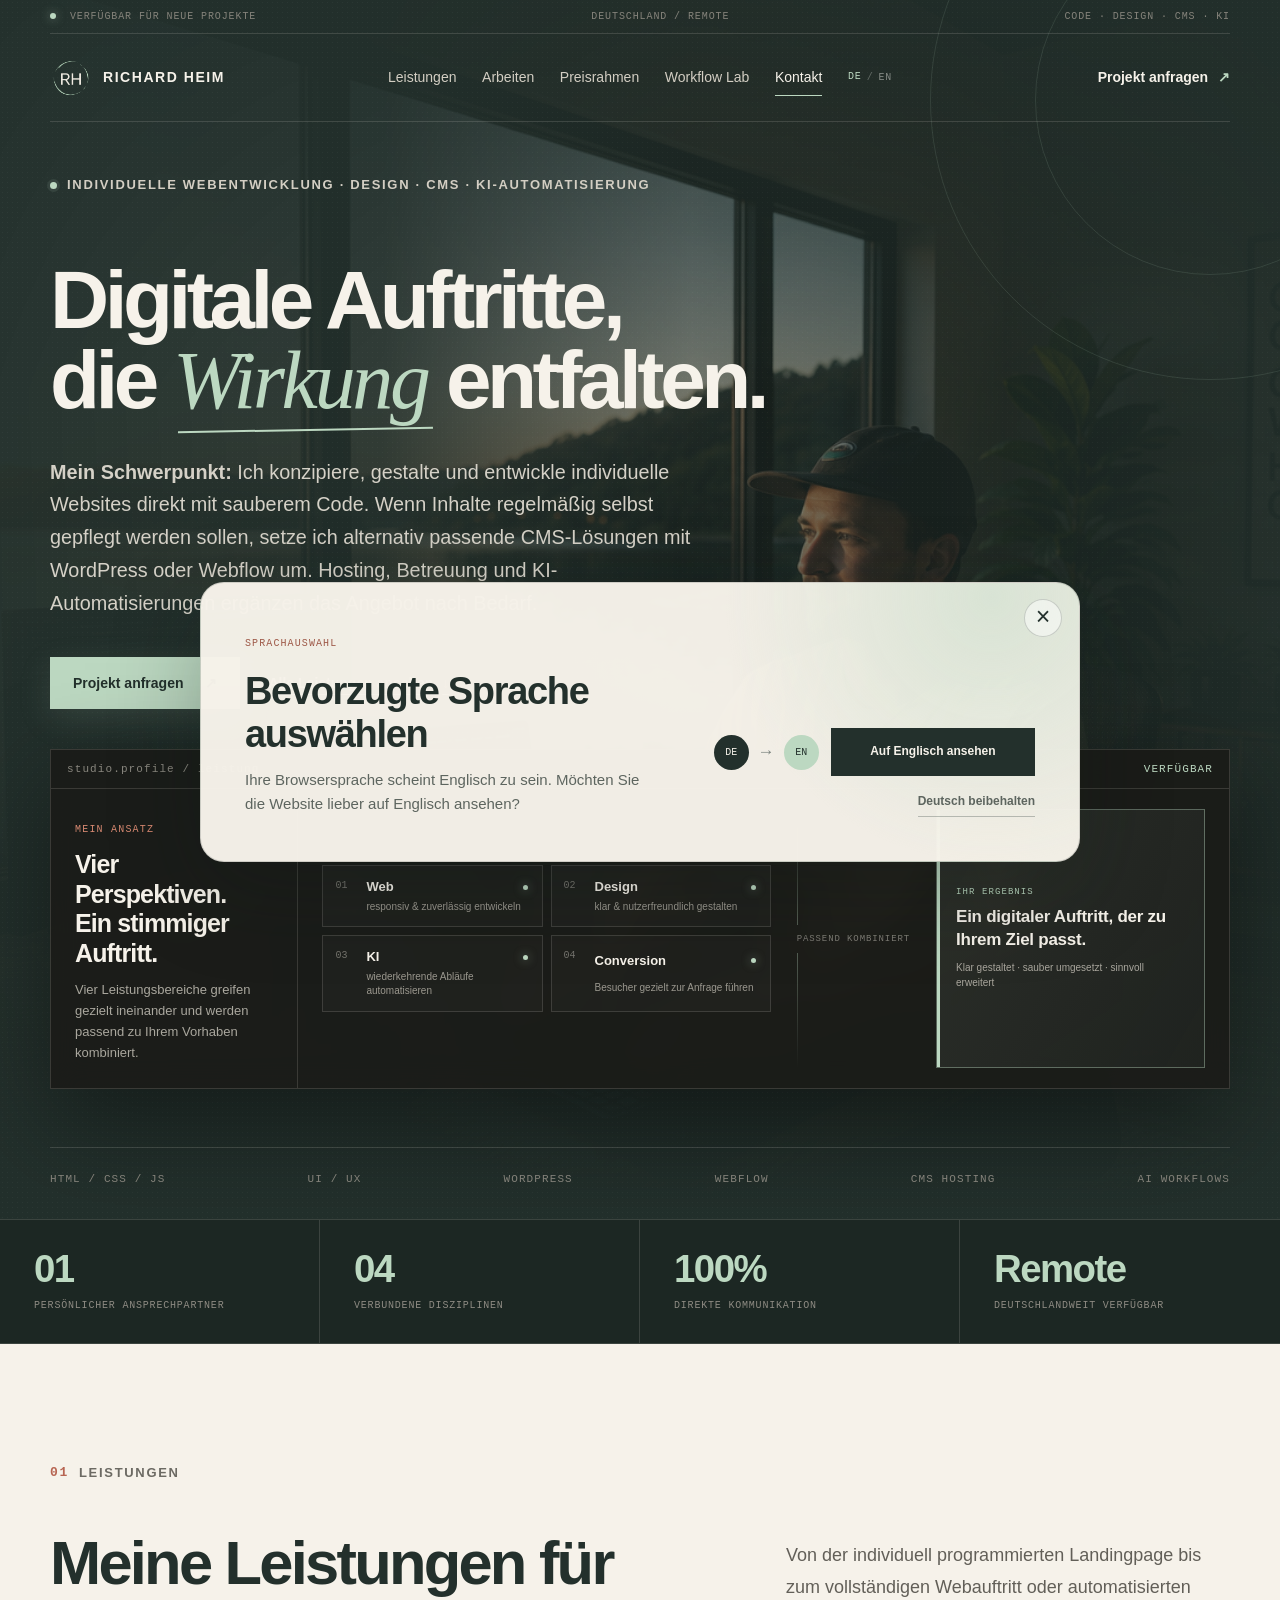
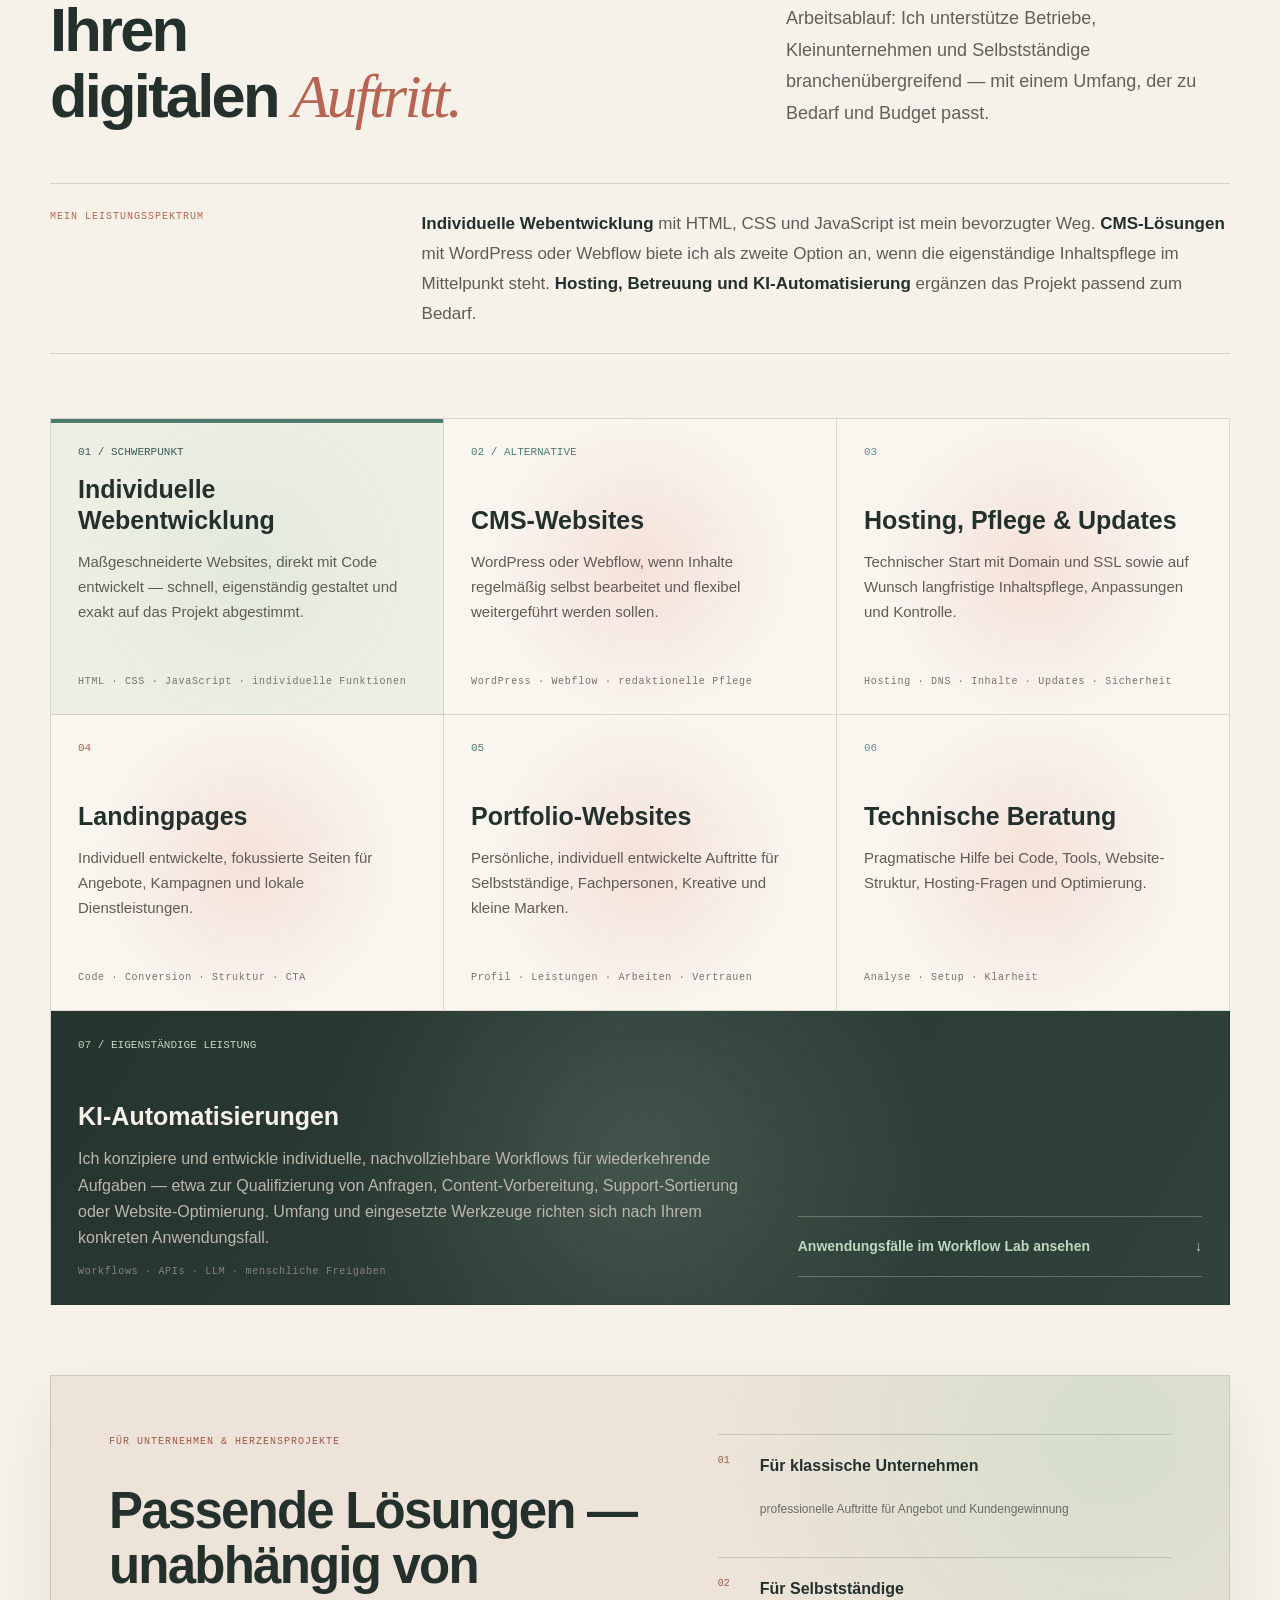
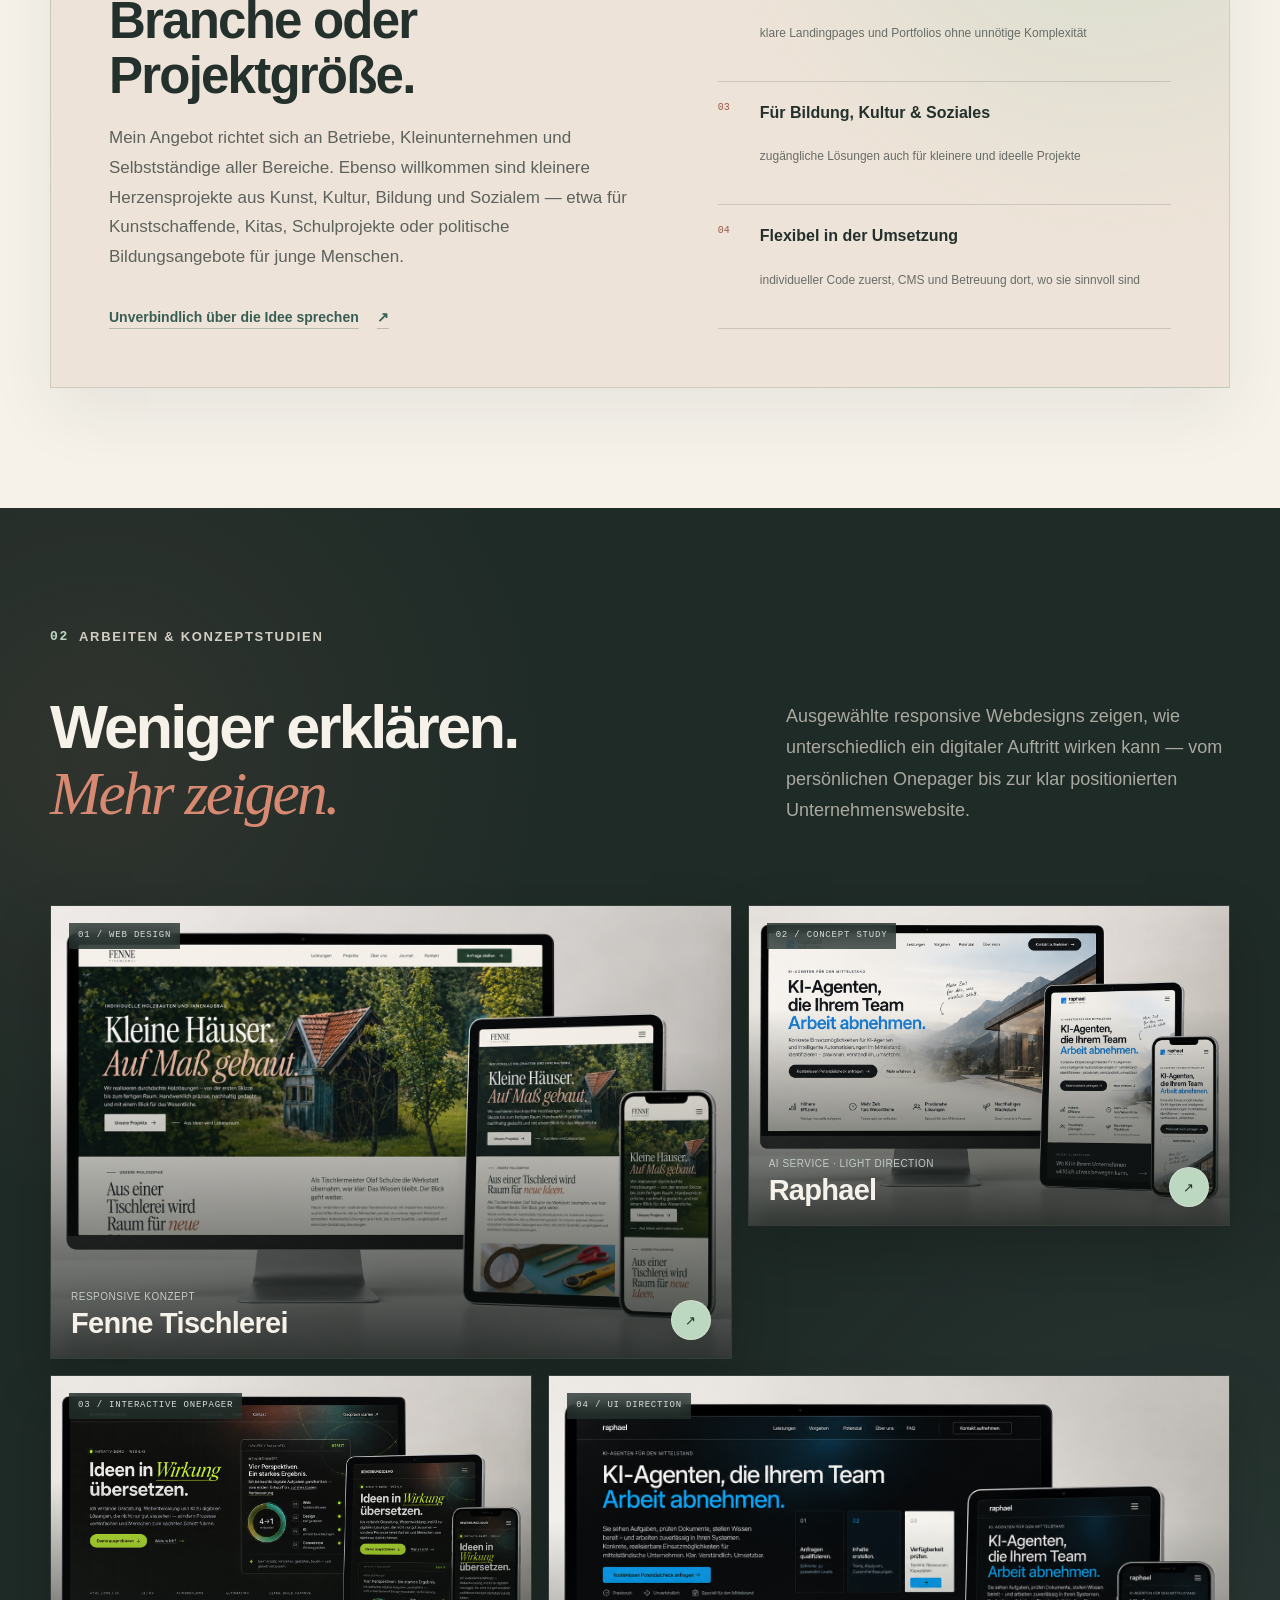
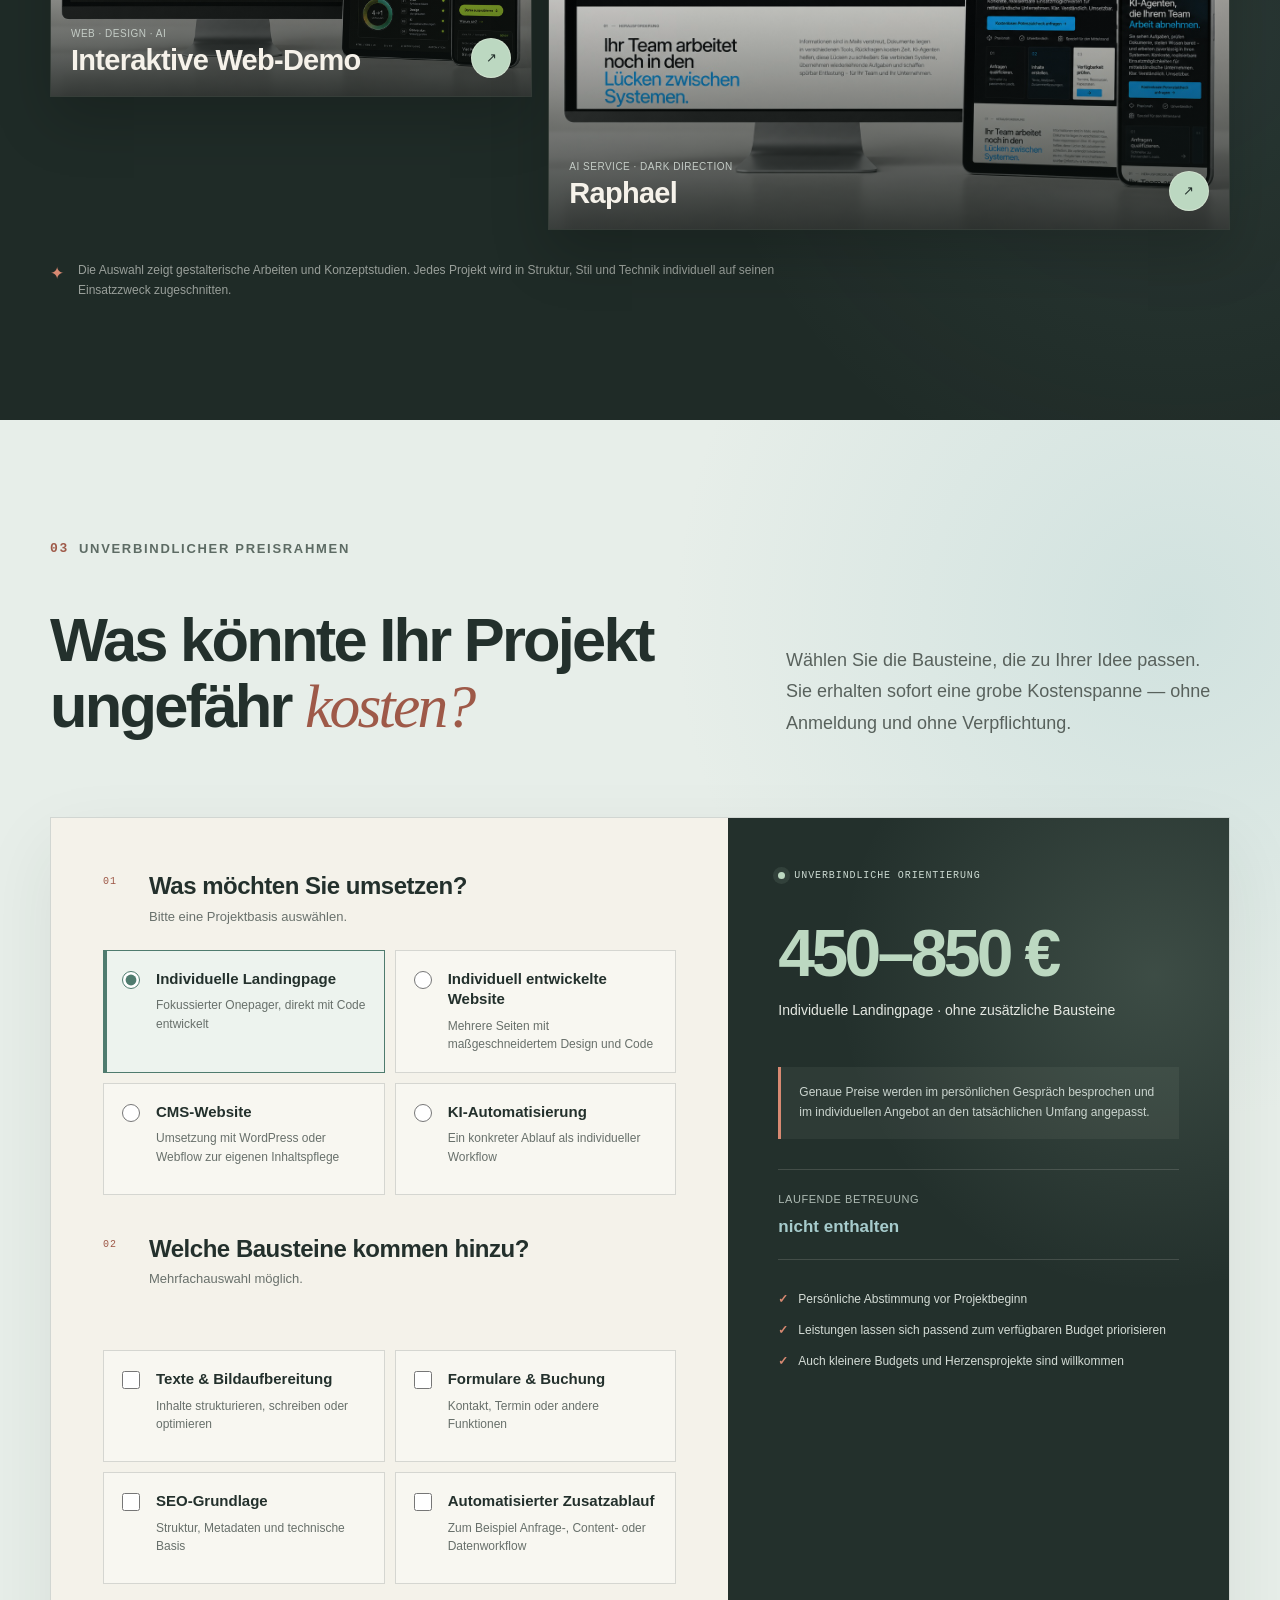
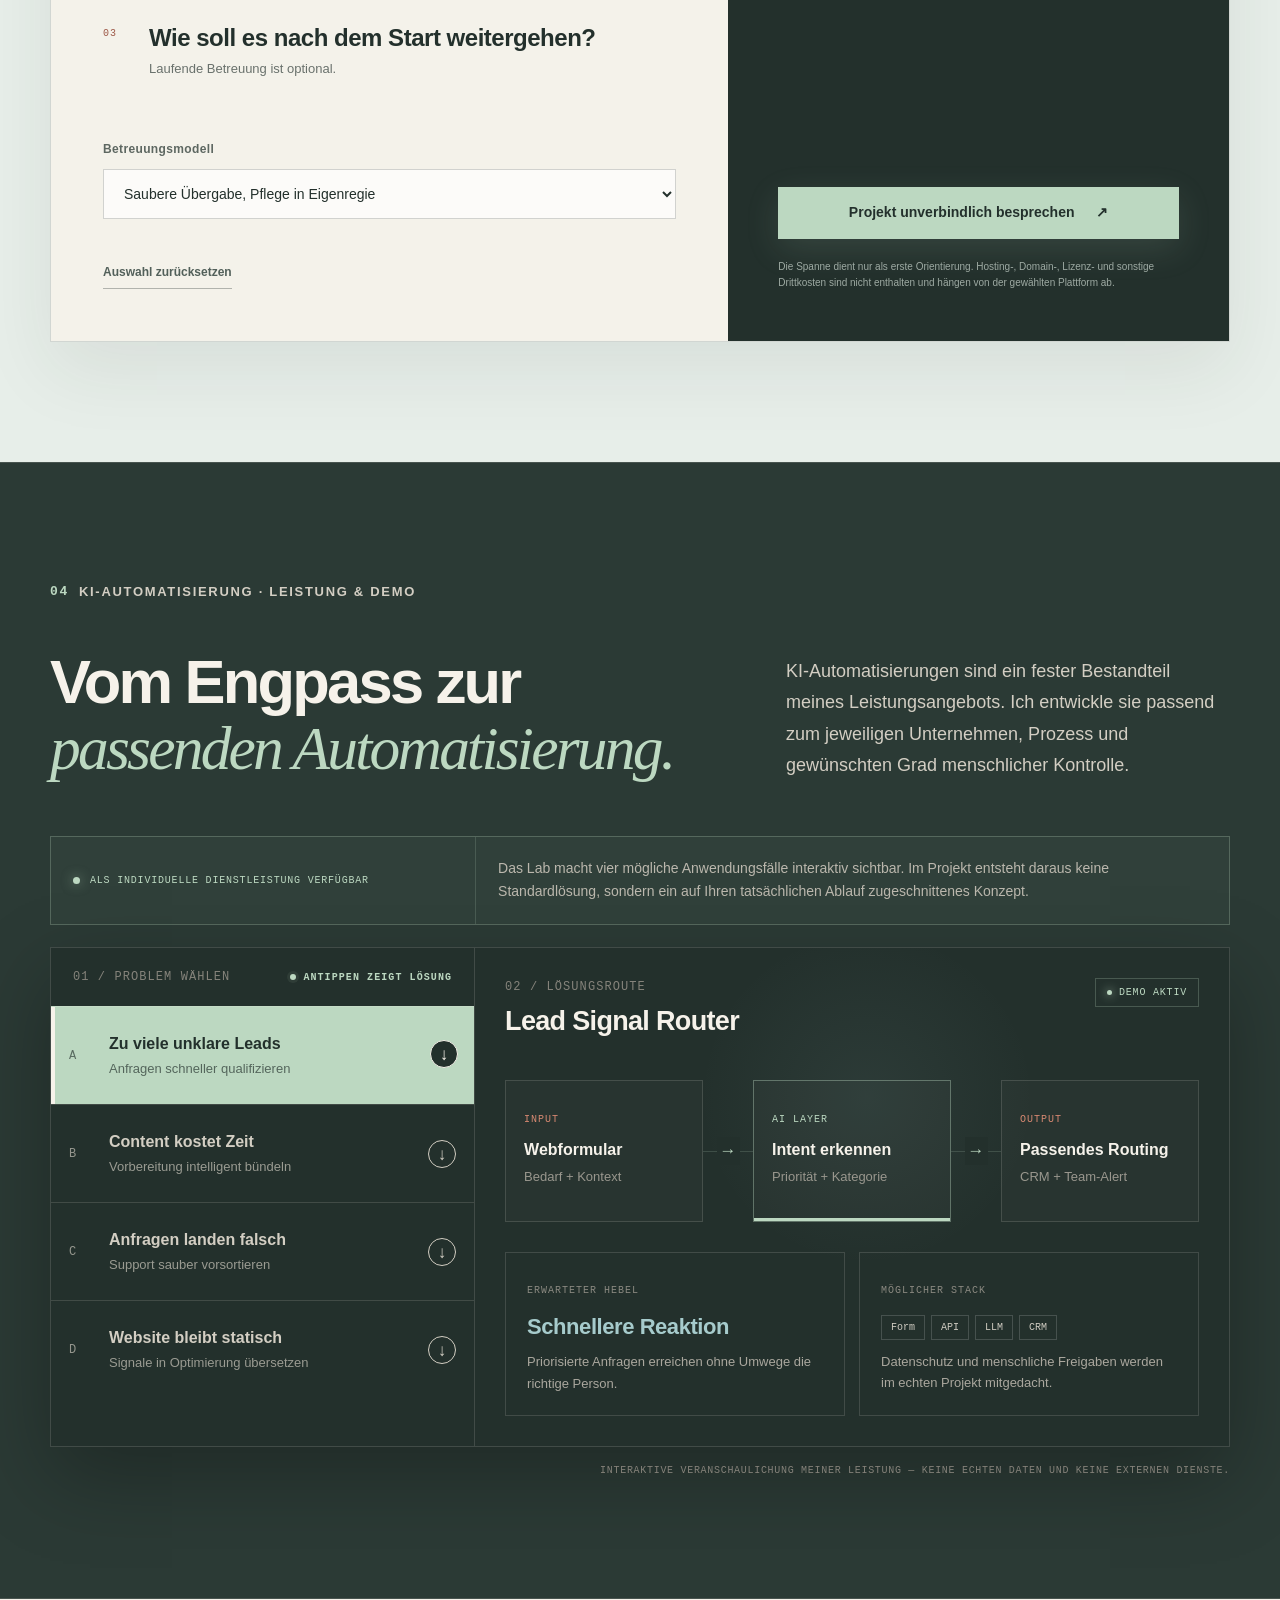
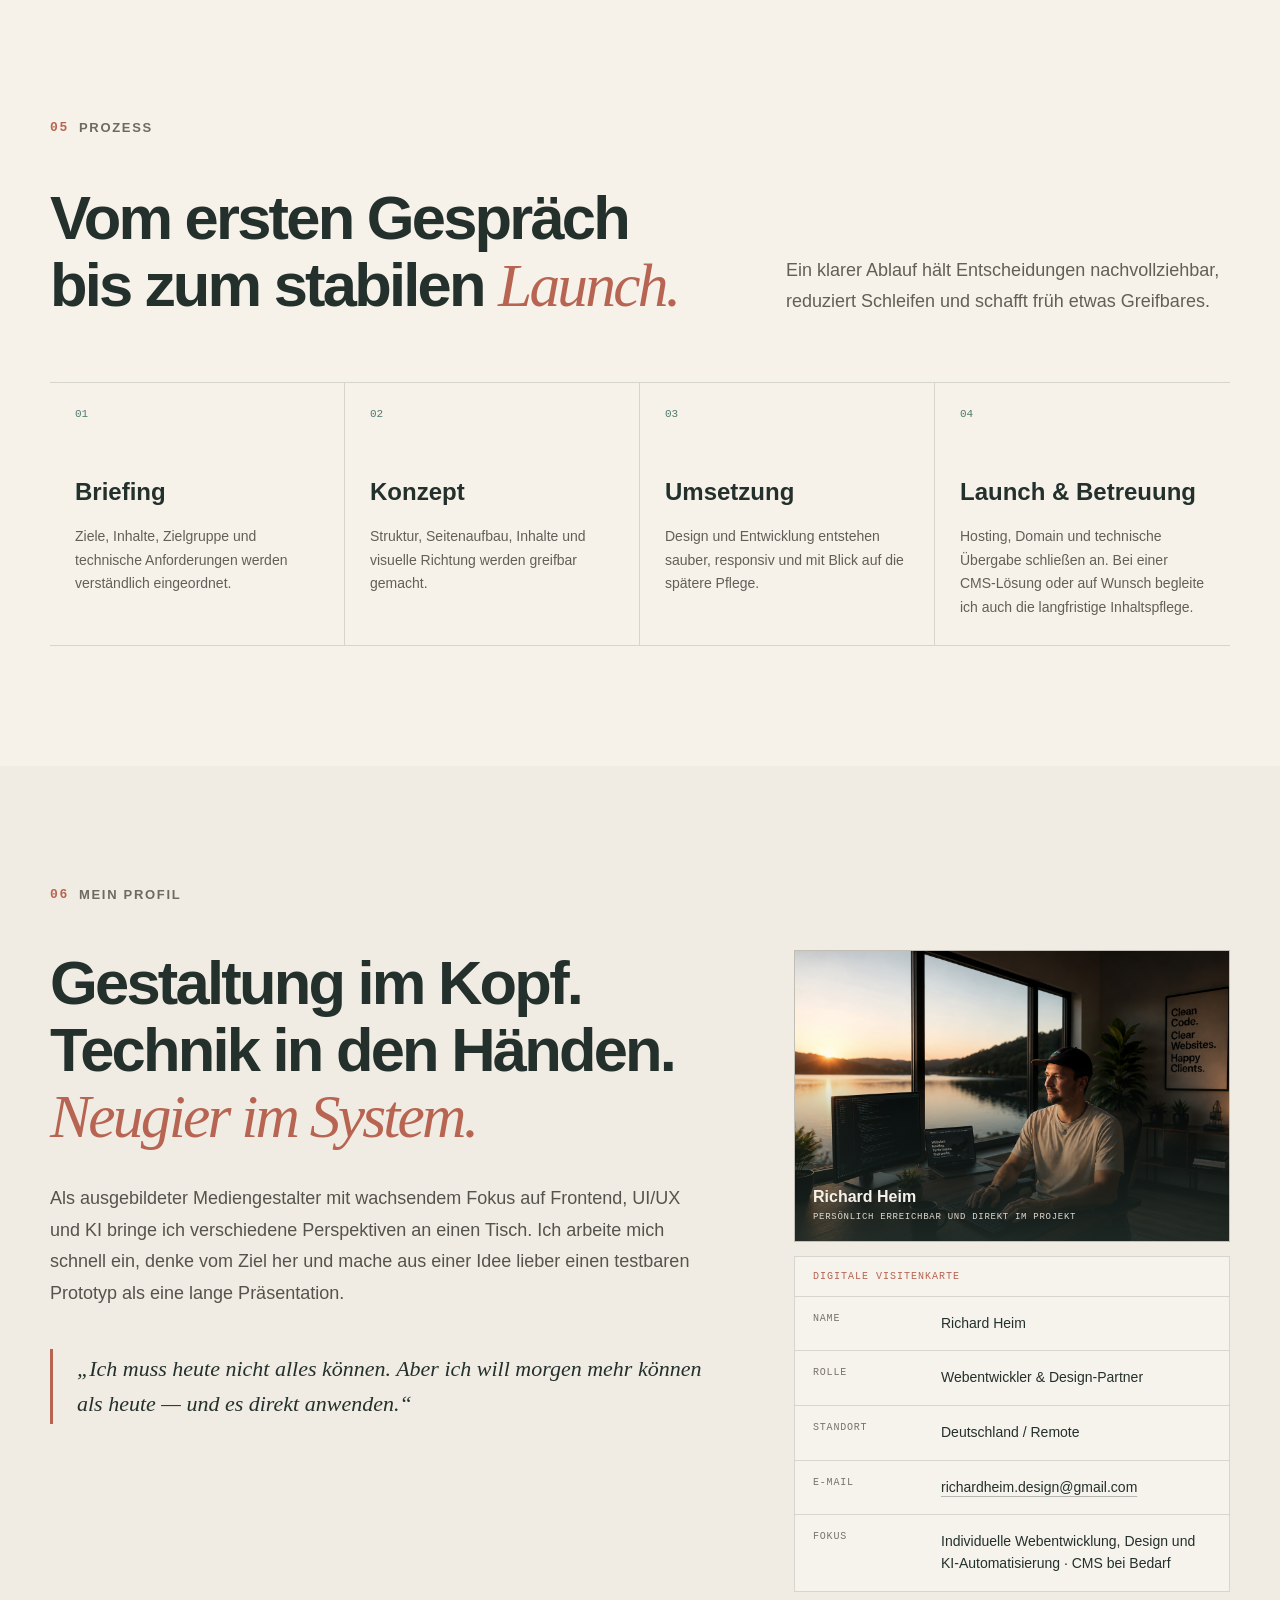
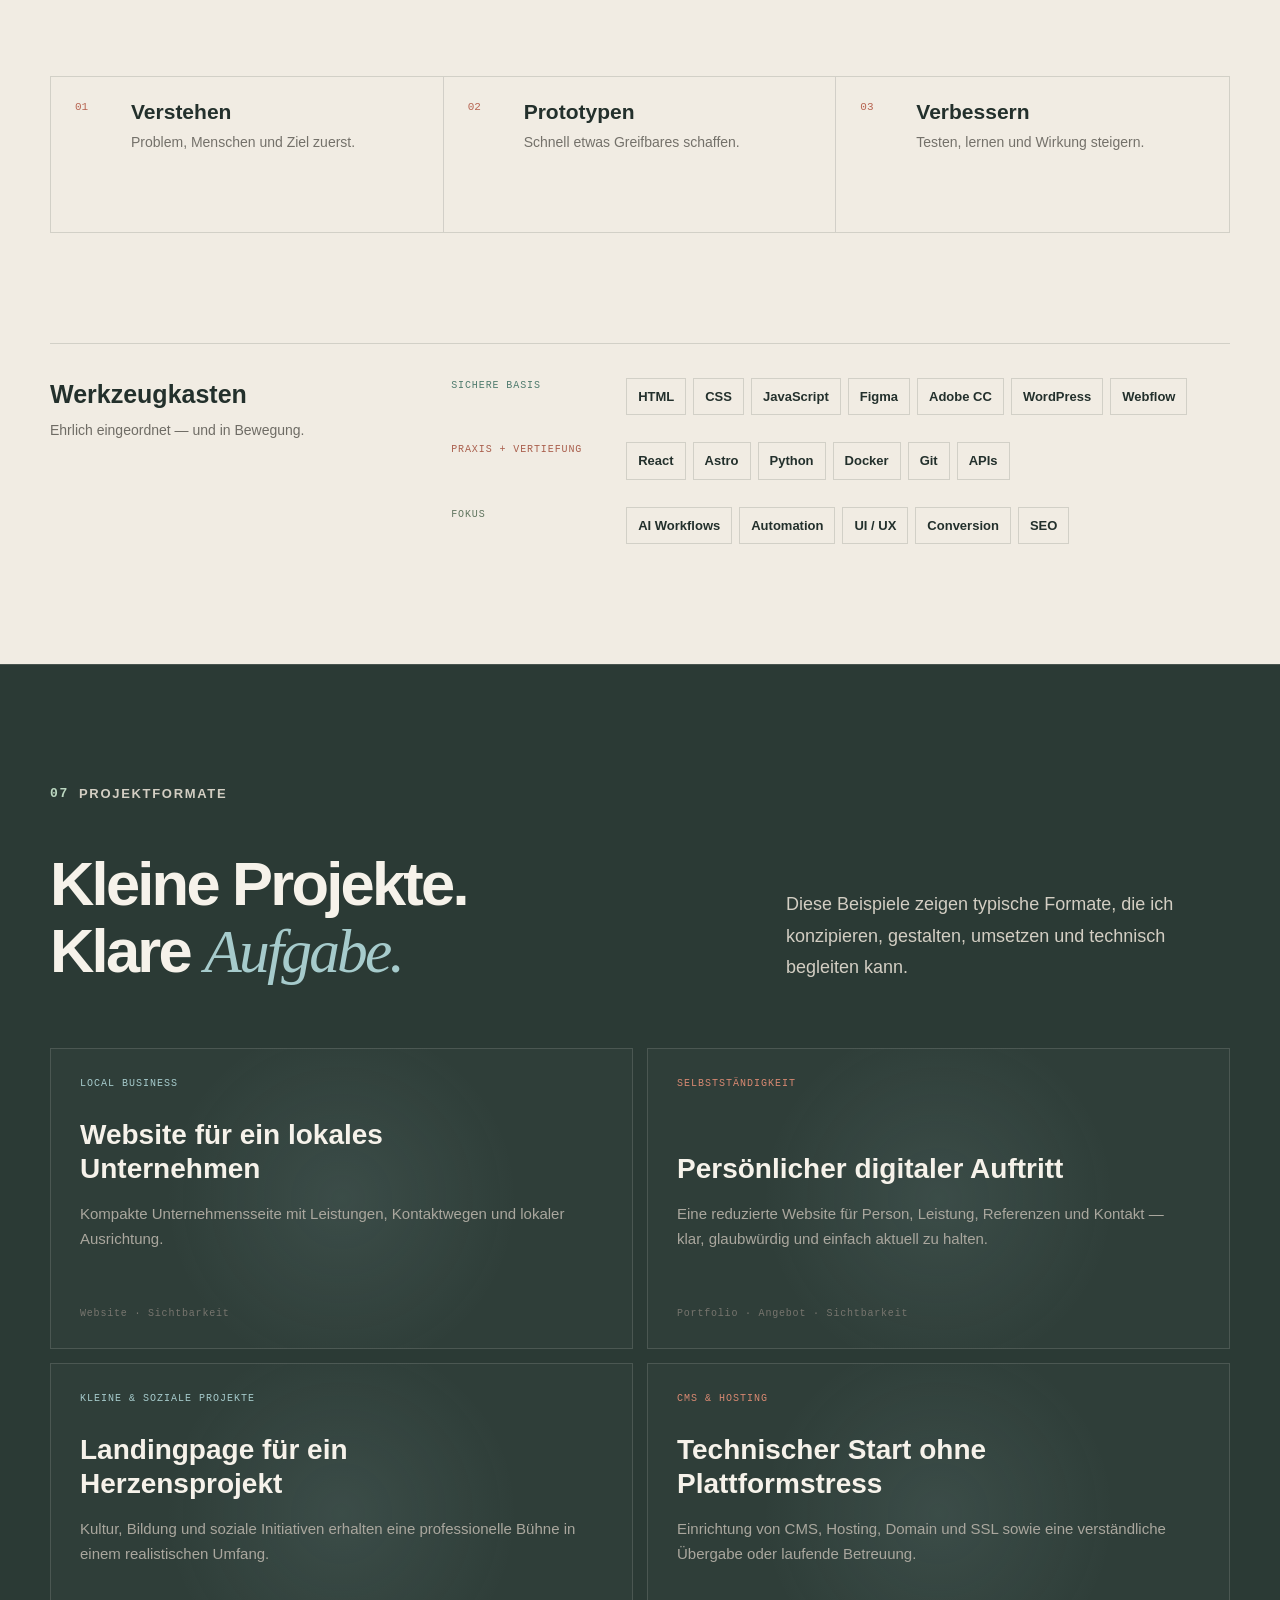
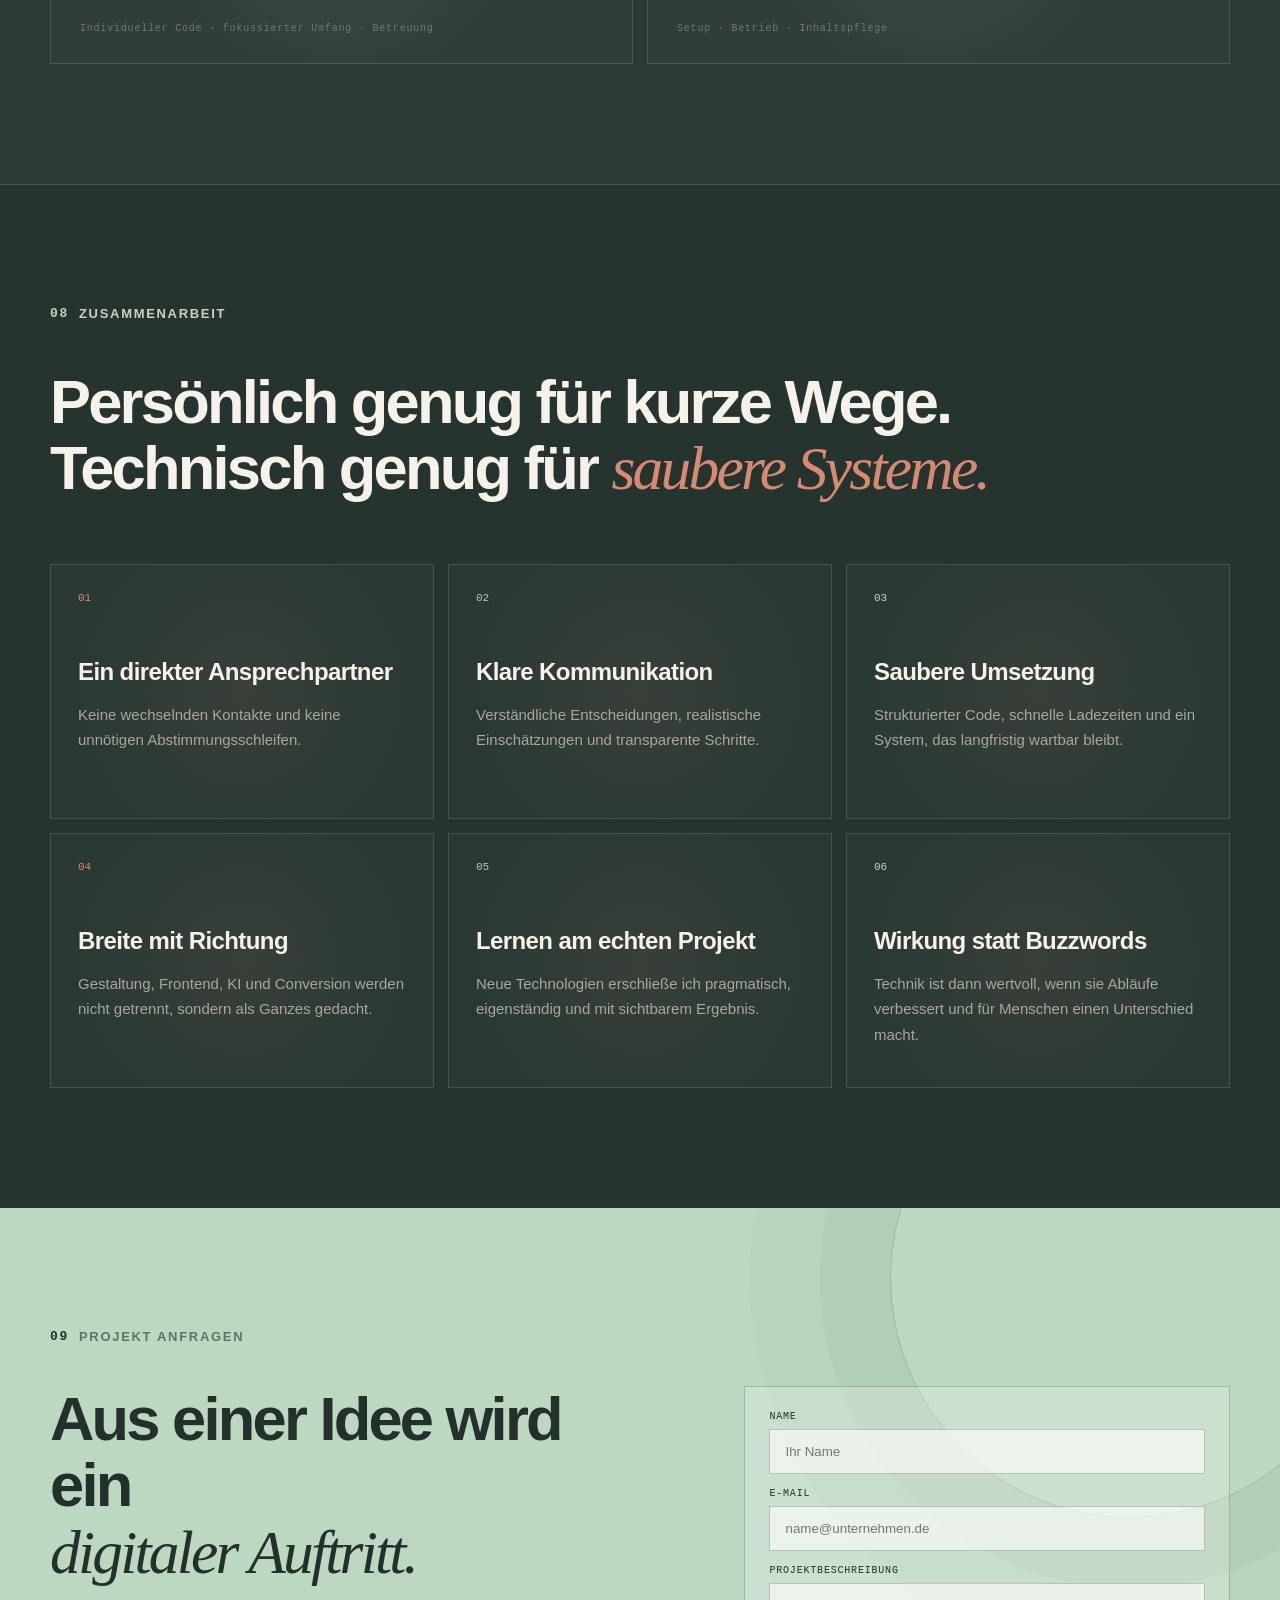
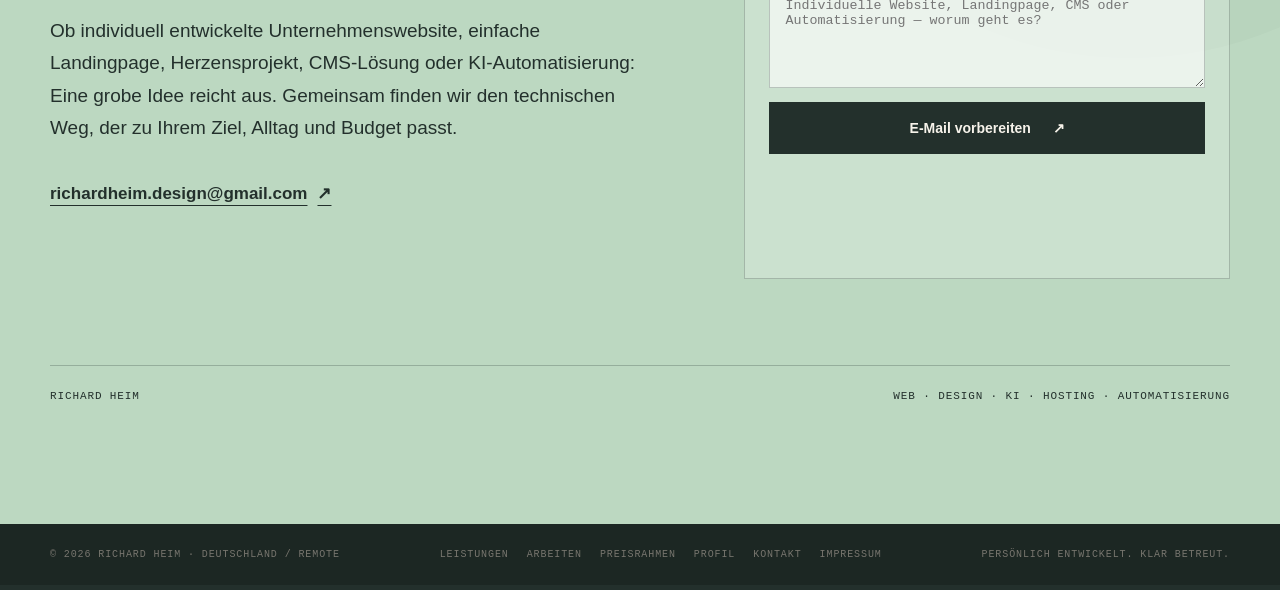
==== index.html @ d551db8e "added files in correct structure" ====
<!doctype html>
<html lang="de">
  <head>
    <meta charset="utf-8">
    <meta name="viewport" content="width=device-width, initial-scale=1">
    <meta name="description" content="Richard Heim entwickelt individuelle Websites mit sauberem Code sowie passende CMS-Lösungen und smarte digitale Abläufe.">
    <meta name="theme-color" content="#11110f">
    <title>Richard Heim — Webdesign, Entwicklung &amp; smarte Workflows</title>
    <link rel="icon" href="favicon.ico" sizes="any">
    <link rel="icon" type="image/png" sizes="64x64" href="assets/favicon-64.png">
    <link rel="apple-touch-icon" sizes="180x180" href="assets/apple-touch-icon.png">
    <link rel="stylesheet" href="assets/styles.css?v=20260914">
    <script src="assets/i18n.js?v=20260914" defer></script>
    <script src="assets/app.js" defer></script>
  </head>
  <body>
    <a class="skip-link" href="#main">Zum Inhalt springen</a>
    <div class="scroll-progress" aria-hidden="true"></div>
    <div class="cursor-light" aria-hidden="true"></div>

    <div class="meta-bar" aria-label="Kurzinformationen">
      <span><i aria-hidden="true"></i> Verfügbar für neue Projekte</span>
      <span>Deutschland / Remote</span>
      <span>Code · Design · CMS · KI</span>
    </div>

    <header class="site-header" aria-label="Hauptnavigation">
      <a class="brand" href="#top" aria-label="Zur Startseite"><img class="brand-mark" src="assets/richard-heim-logo.png" width="42" height="42" alt=""><span class="brand-copy">Richard Heim</span></a>
      <nav class="nav-links" id="site-navigation" aria-label="Seitenbereiche">
        <a href="#leistungen">Leistungen</a>
        <a href="#arbeiten">Arbeiten</a>
        <a href="#preis">Preisrahmen</a>
        <a href="#lab">Workflow Lab</a>
        <a href="#kontakt">Kontakt</a>
        <button class="language-switch" type="button" data-language-switch aria-label="Website auf Englisch anzeigen"><span data-lang-code="de">DE</span><i aria-hidden="true">/</i><span data-lang-code="en">EN</span></button>
      </nav>
      <a class="mini-cta" href="#kontakt">Projekt anfragen <span aria-hidden="true">↗</span></a>
      <button class="menu-toggle" type="button" aria-expanded="false" aria-controls="site-navigation" aria-label="Menü öffnen"><span></span><span></span></button>
    </header>

    <main id="main">
      <section class="hero" id="top" aria-labelledby="hero-title">
        <div class="hero-noise" aria-hidden="true"></div>
        <div class="hero-background" aria-hidden="true"><img src="assets/richard-heim-hero.png" alt=""></div>
        <div class="hero-orbit orbit-one" aria-hidden="true"></div>
        <div class="hero-orbit orbit-two" aria-hidden="true"></div>

        <div class="eyebrow reveal"><span class="pulse-dot" aria-hidden="true"></span>Individuelle Webentwicklung · Design · CMS · KI-Automatisierung</div>

        <div class="hero-grid">
          <div class="hero-copy">
            <h1 id="hero-title" class="reveal">Digitale Auftritte,<br>die <span class="accent-word">Wirkung</span> entfalten.</h1>
            <p class="hero-lead reveal"><strong>Mein Schwerpunkt:</strong> Ich konzipiere, gestalte und entwickle individuelle Websites direkt mit sauberem Code. Wenn Inhalte regelmäßig selbst gepflegt werden sollen, setze ich alternativ passende CMS-Lösungen mit WordPress oder Webflow um. Hosting, Betreuung und KI-Automatisierungen ergänzen das Angebot nach Bedarf.</p>
            <div class="hero-actions reveal">
              <a class="button button-primary" href="#kontakt">Projekt anfragen <span aria-hidden="true">↗</span></a>
              <a class="text-link" href="#leistungen">Alle Leistungen ansehen <span aria-hidden="true">↓</span></a>
            </div>
          </div>

          <figure class="hero-portrait reveal">
            <img src="assets/richard-heim-hero.png" alt="Richard Heim an seinem Arbeitsplatz mit Blick auf einen See">
            <figcaption><strong>Richard Heim</strong><span>Ihr direkter Ansprechpartner</span></figcaption>
          </figure>

          <aside class="hero-console reveal" aria-label="Leistungsprofil von Richard Heim">
            <div class="console-topbar"><span>studio.profile / leistung</span><span class="console-status">VERFÜGBAR</span></div>
            <div class="console-intro">
              <span>MEIN ANSATZ</span>
              <h2>Vier Perspektiven.<br>Ein stimmiger Auftritt.</h2>
              <p>Vier Leistungsbereiche greifen gezielt ineinander und werden passend zu Ihrem Vorhaben kombiniert.</p>
            </div>
            <div class="console-body">
              <div class="signal-list" aria-label="Vier Leistungsbereiche">
                <div><span>01</span><strong>Web</strong><small>responsiv &amp; zuverlässig entwickeln</small><i></i></div>
                <div><span>02</span><strong>Design</strong><small>klar &amp; nutzerfreundlich gestalten</small><i></i></div>
                <div><span>03</span><strong>KI</strong><small>wiederkehrende Abläufe automatisieren</small><i></i></div>
                <div><span>04</span><strong>Conversion</strong><small>Besucher gezielt zur Anfrage führen</small><i></i></div>
              </div>
              <div class="console-merge" aria-hidden="true">
                <i></i><span>passend kombiniert</span><i></i>
              </div>
              <div class="console-result">
                <span>IHR ERGEBNIS</span>
                <strong>Ein digitaler Auftritt, der zu Ihrem Ziel passt.</strong>
                <small>Klar gestaltet · sauber umgesetzt · sinnvoll erweitert</small>
              </div>
            </div>
            <div class="console-note"><span aria-hidden="true">✦</span>Sie wählen nicht vier Einzelpakete: Ich kombiniere genau die Bausteine, die Ihr Projekt wirklich braucht.</div>
          </aside>
        </div>

        <div class="hero-footer reveal" aria-label="Schwerpunkte">
          <span>HTML / CSS / JS</span><span>UI / UX</span><span>WORDPRESS</span><span>WEBFLOW</span><span>CMS HOSTING</span><span>AI WORKFLOWS</span>
        </div>
      </section>

      <section class="proof-strip" aria-label="Vorteile der Zusammenarbeit">
        <article><strong>01</strong><span>persönlicher Ansprechpartner</span></article>
        <article><strong>04</strong><span>verbundene Disziplinen</span></article>
        <article><strong>100%</strong><span>direkte Kommunikation</span></article>
        <article><strong>Remote</strong><span>deutschlandweit verfügbar</span></article>
      </section>

      <section class="section services-section" id="leistungen" aria-labelledby="services-title">
        <div class="section-kicker reveal"><span>01</span> Leistungen</div>
        <div class="section-intro reveal">
          <h2 id="services-title">Meine Leistungen für Ihren<br>digitalen <em>Auftritt.</em></h2>
          <p>Von der individuell programmierten Landingpage bis zum vollständigen Webauftritt oder automatisierten Arbeitsablauf: Ich unterstütze Betriebe, Kleinunternehmen und Selbstständige branchenübergreifend — mit einem Umfang, der zu Bedarf und Budget passt.</p>
        </div>
        <div class="service-summary reveal" aria-label="Zusammenfassung des Leistungsangebots">
          <span>MEIN LEISTUNGSSPEKTRUM</span>
          <p><strong>Individuelle Webentwicklung</strong> mit HTML, CSS und JavaScript ist mein bevorzugter Weg. <strong>CMS-Lösungen</strong> mit WordPress oder Webflow biete ich als zweite Option an, wenn die eigenständige Inhaltspflege im Mittelpunkt steht. <strong>Hosting, Betreuung und KI-Automatisierung</strong> ergänzen das Projekt passend zum Bedarf.</p>
        </div>
        <div class="service-grid reveal">
          <article class="service-card service-card-code tilt-card" tabindex="0"><span>01 / SCHWERPUNKT</span><h3>Individuelle Webentwicklung</h3><p>Maßgeschneiderte Websites, direkt mit Code entwickelt — schnell, eigenständig gestaltet und exakt auf das Projekt abgestimmt.</p><small>HTML · CSS · JavaScript · individuelle Funktionen</small></article>
          <article class="service-card tilt-card" tabindex="0"><span>02 / ALTERNATIVE</span><h3>CMS-Websites</h3><p>WordPress oder Webflow, wenn Inhalte regelmäßig selbst bearbeitet und flexibel weitergeführt werden sollen.</p><small>WordPress · Webflow · redaktionelle Pflege</small></article>
          <article class="service-card tilt-card" tabindex="0"><span>03</span><h3>Hosting, Pflege &amp; Updates</h3><p>Technischer Start mit Domain und SSL sowie auf Wunsch langfristige Inhaltspflege, Anpassungen und Kontrolle.</p><small>Hosting · DNS · Inhalte · Updates · Sicherheit</small></article>
          <article class="service-card tilt-card" tabindex="0"><span>04</span><h3>Landingpages</h3><p>Individuell entwickelte, fokussierte Seiten für Angebote, Kampagnen und lokale Dienstleistungen.</p><small>Code · Conversion · Struktur · CTA</small></article>
          <article class="service-card tilt-card" tabindex="0"><span>05</span><h3>Portfolio-Websites</h3><p>Persönliche, individuell entwickelte Auftritte für Selbstständige, Fachpersonen, Kreative und kleine Marken.</p><small>Profil · Leistungen · Arbeiten · Vertrauen</small></article>
          <article class="service-card tilt-card" tabindex="0"><span>06</span><h3>Technische Beratung</h3><p>Pragmatische Hilfe bei Code, Tools, Website-Struktur, Hosting-Fragen und Optimierung.</p><small>Analyse · Setup · Klarheit</small></article>
          <article class="service-card service-card-ai tilt-card" tabindex="0">
            <div class="service-ai-copy"><span>07 / EIGENSTÄNDIGE LEISTUNG</span><h3>KI-Automatisierungen</h3><p>Ich konzipiere und entwickle individuelle, nachvollziehbare Workflows für wiederkehrende Aufgaben — etwa zur Qualifizierung von Anfragen, Content-Vorbereitung, Support-Sortierung oder Website-Optimierung. Umfang und eingesetzte Werkzeuge richten sich nach Ihrem konkreten Anwendungsfall.</p><small>Workflows · APIs · LLM · menschliche Freigaben</small></div>
            <a href="#lab">Anwendungsfälle im Workflow Lab ansehen <span aria-hidden="true">↓</span></a>
          </article>
        </div>

        <aside class="culture-offer reveal" aria-labelledby="culture-offer-title">
          <div class="culture-offer-copy">
            <span>FÜR UNTERNEHMEN &amp; HERZENSPROJEKTE</span>
            <h3 id="culture-offer-title">Passende Lösungen — unabhängig von Branche oder Projektgröße.</h3>
            <p>Mein Angebot richtet sich an Betriebe, Kleinunternehmen und Selbstständige aller Bereiche. Ebenso willkommen sind kleinere Herzensprojekte aus Kunst, Kultur, Bildung und Sozialem — etwa für Kunstschaffende, Kitas, Schulprojekte oder politische Bildungsangebote für junge Menschen.</p>
            <a href="#kontakt">Unverbindlich über die Idee sprechen <span aria-hidden="true">↗</span></a>
          </div>
          <div class="culture-offer-list" aria-label="Bestandteile des Angebots">
            <div><span>01</span><strong>Für klassische Unternehmen</strong><small>professionelle Auftritte für Angebot und Kundengewinnung</small></div>
            <div><span>02</span><strong>Für Selbstständige</strong><small>klare Landingpages und Portfolios ohne unnötige Komplexität</small></div>
            <div><span>03</span><strong>Für Bildung, Kultur &amp; Soziales</strong><small>zugängliche Lösungen auch für kleinere und ideelle Projekte</small></div>
            <div><span>04</span><strong>Flexibel in der Umsetzung</strong><small>individueller Code zuerst, CMS und Betreuung dort, wo sie sinnvoll sind</small></div>
          </div>
        </aside>
      </section>

      <section class="section work-section" id="arbeiten" aria-labelledby="work-title">
        <div class="section-kicker reveal"><span>02</span> Arbeiten &amp; Konzeptstudien</div>
        <div class="section-intro reveal">
          <h2 id="work-title">Weniger erklären.<br><em>Mehr zeigen.</em></h2>
          <p>Ausgewählte responsive Webdesigns zeigen, wie unterschiedlich ein digitaler Auftritt wirken kann — vom persönlichen Onepager bis zur klar positionierten Unternehmenswebsite.</p>
        </div>

        <div class="work-grid" aria-label="Ausgewählte Webdesign-Arbeiten">
          <button class="work-card work-card-wide reveal" type="button" data-work-open aria-label="Mockup der Website für Fenne Tischlerei vergrößern">
            <img src="assets/work/work-fenne.jpg" alt="Responsive Website-Konzept für Fenne Tischlerei auf Desktop, Tablet und Smartphone" loading="lazy" width="1536" height="1024">
            <span class="work-index">01 / WEB DESIGN</span>
            <span class="work-caption"><small>Responsive Konzept</small><strong>Fenne Tischlerei</strong><i aria-hidden="true">↗</i></span>
          </button>

          <button class="work-card reveal" type="button" data-work-open aria-label="Helles Raphael Website-Konzept vergrößern">
            <img src="assets/work/work-raphael-light.jpg" alt="Helles responsive Website-Konzept für Raphael KI-Agenten" loading="lazy" width="1536" height="1024">
            <span class="work-index">02 / CONCEPT STUDY</span>
            <span class="work-caption"><small>AI Service · Light Direction</small><strong>Raphael</strong><i aria-hidden="true">↗</i></span>
          </button>

          <button class="work-card reveal" type="button" data-work-open aria-label="Mockup der interaktiven Web-Demo vergrößern">
            <img src="assets/work/work-bewerbungsdemo.jpg" alt="Dunkle interaktive Web-Demo auf Desktop, Tablet und Smartphone" loading="lazy" width="1536" height="1024">
            <span class="work-index">03 / INTERACTIVE ONEPAGER</span>
            <span class="work-caption"><small>Web · Design · AI</small><strong>Interaktive Web-Demo</strong><i aria-hidden="true">↗</i></span>
          </button>

          <button class="work-card work-card-wide reveal" type="button" data-work-open aria-label="Dunkles Raphael Website-Konzept vergrößern">
            <img src="assets/work/work-raphael-dark.jpg" alt="Dunkles responsive Website-Konzept für Raphael KI-Agenten" loading="lazy" width="1536" height="1024">
            <span class="work-index">04 / UI DIRECTION</span>
            <span class="work-caption"><small>AI Service · Dark Direction</small><strong>Raphael</strong><i aria-hidden="true">↗</i></span>
          </button>
        </div>

        <div class="work-footnote reveal"><span>✦</span><p>Die Auswahl zeigt gestalterische Arbeiten und Konzeptstudien. Jedes Projekt wird in Struktur, Stil und Technik individuell auf seinen Einsatzzweck zugeschnitten.</p></div>
      </section>

      <section class="section estimator-section" id="preis" aria-labelledby="estimator-title">
        <div class="section-kicker reveal"><span>03</span> Unverbindlicher Preisrahmen</div>
        <div class="section-intro reveal">
          <h2 id="estimator-title">Was könnte Ihr Projekt<br>ungefähr <em>kosten?</em></h2>
          <p>Wählen Sie die Bausteine, die zu Ihrer Idee passen. Sie erhalten sofort eine grobe Kostenspanne — ohne Anmeldung und ohne Verpflichtung.</p>
        </div>

        <div class="price-calculator reveal">
          <form class="price-form" id="price-calculator" aria-label="Unverbindlichen Preisrahmen berechnen">
            <fieldset>
              <legend><span>01</span><strong>Was möchten Sie umsetzen?</strong><small>Bitte eine Projektbasis auswählen.</small></legend>
              <div class="price-options price-options-base">
                <label class="price-option">
                  <input type="radio" name="project" value="onepager" data-min="450" data-max="850" checked>
                  <span><strong>Individuelle Landingpage</strong><small>Fokussierter Onepager, direkt mit Code entwickelt</small></span>
                </label>
                <label class="price-option">
                  <input type="radio" name="project" value="custom" data-min="900" data-max="1600">
                  <span><strong>Individuell entwickelte Website</strong><small>Mehrere Seiten mit maßgeschneidertem Design und Code</small></span>
                </label>
                <label class="price-option">
                  <input type="radio" name="project" value="cms" data-min="1300" data-max="2300">
                  <span><strong>CMS-Website</strong><small>Umsetzung mit WordPress oder Webflow zur eigenen Inhaltspflege</small></span>
                </label>
                <label class="price-option">
                  <input type="radio" name="project" value="automation" data-min="450" data-max="1200">
                  <span><strong>KI-Automatisierung</strong><small>Ein konkreter Ablauf als individueller Workflow</small></span>
                </label>
              </div>
            </fieldset>

            <fieldset>
              <legend><span>02</span><strong>Welche Bausteine kommen hinzu?</strong><small>Mehrfachauswahl möglich.</small></legend>
              <div class="price-options price-options-addons">
                <label class="price-option">
                  <input type="checkbox" name="addon" value="content" data-min="150" data-max="350">
                  <span><strong>Texte &amp; Bildaufbereitung</strong><small>Inhalte strukturieren, schreiben oder optimieren</small></span>
                </label>
                <label class="price-option">
                  <input type="checkbox" name="addon" value="forms" data-min="150" data-max="450">
                  <span><strong>Formulare &amp; Buchung</strong><small>Kontakt, Termin oder andere Funktionen</small></span>
                </label>
                <label class="price-option">
                  <input type="checkbox" name="addon" value="seo" data-min="100" data-max="250">
                  <span><strong>SEO-Grundlage</strong><small>Struktur, Metadaten und technische Basis</small></span>
                </label>
                <label class="price-option">
                  <input type="checkbox" name="addon" value="workflow" data-min="300" data-max="900">
                  <span><strong>Automatisierter Zusatzablauf</strong><small>Zum Beispiel Anfrage-, Content- oder Datenworkflow</small></span>
                </label>
              </div>
            </fieldset>

            <fieldset>
              <legend><span>03</span><strong>Wie soll es nach dem Start weitergehen?</strong><small>Laufende Betreuung ist optional.</small></legend>
              <label class="care-select">
                <span>Betreuungsmodell</span>
                <select name="care">
                  <option value="handover" data-monthly-min="0" data-monthly-max="0">Saubere Übergabe, Pflege in Eigenregie</option>
                  <option value="basic" data-monthly-min="30" data-monthly-max="60">Basis-Pflege und technische Kontrolle</option>
                  <option value="active" data-monthly-min="60" data-monthly-max="120">Aktive Betreuung und regelmäßige Inhalte</option>
                </select>
              </label>
            </fieldset>

            <button class="price-reset" type="reset">Auswahl zurücksetzen</button>
          </form>

          <aside class="price-result" aria-live="polite">
            <span class="price-result-label"><i aria-hidden="true"></i> Unverbindliche Orientierung</span>
            <output id="price-range">450–850 €</output>
            <p id="price-summary">Individuelle Landingpage · ohne zusätzliche Bausteine</p>
            <p class="price-personal-note">Genaue Preise werden im persönlichen Gespräch besprochen und im individuellen Angebot an den tatsächlichen Umfang angepasst.</p>
            <div class="monthly-cost"><span>Laufende Betreuung</span><strong id="monthly-range">nicht enthalten</strong></div>
            <ul>
              <li>Persönliche Abstimmung vor Projektbeginn</li>
              <li>Leistungen lassen sich passend zum verfügbaren Budget priorisieren</li>
              <li>Auch kleinere Budgets und Herzensprojekte sind willkommen</li>
            </ul>
            <a class="button button-primary" href="#kontakt">Projekt unverbindlich besprechen <span aria-hidden="true">↗</span></a>
            <small>Die Spanne dient nur als erste Orientierung. Hosting-, Domain-, Lizenz- und sonstige Drittkosten sind nicht enthalten und hängen von der gewählten Plattform ab.</small>
          </aside>
        </div>
      </section>

      <section class="section lab-section" id="lab" aria-labelledby="lab-title">
        <div class="section-kicker reveal"><span>04</span> KI-Automatisierung · Leistung &amp; Demo</div>
        <div class="section-intro reveal">
          <h2 id="lab-title">Vom Engpass zur<br><em>passenden Automatisierung.</em></h2>
          <p>KI-Automatisierungen sind ein fester Bestandteil meines Leistungsangebots. Ich entwickle sie passend zum jeweiligen Unternehmen, Prozess und gewünschten Grad menschlicher Kontrolle.</p>
        </div>

        <div class="lab-service-note reveal">
          <span><i aria-hidden="true"></i> Als individuelle Dienstleistung verfügbar</span>
          <p>Das Lab macht vier mögliche Anwendungsfälle interaktiv sichtbar. Im Projekt entsteht daraus keine Standardlösung, sondern ein auf Ihren tatsächlichen Ablauf zugeschnittenes Konzept.</p>
        </div>

        <div class="workflow-lab reveal">
          <div class="problem-panel">
            <div class="panel-label panel-label-action"><span>01 / Problem wählen</span><strong><i aria-hidden="true"></i> Antippen zeigt Lösung</strong></div>
            <div class="scenario-list" role="tablist" aria-label="Unternehmensproblem auswählen">
              <button class="scenario-button is-active" type="button" role="tab" aria-selected="true" data-scenario="leads"><span class="scenario-index">A</span><span><strong>Zu viele unklare Leads</strong><small>Anfragen schneller qualifizieren</small></span><span class="scenario-arrow" aria-hidden="true">↓</span></button>
              <button class="scenario-button" type="button" role="tab" aria-selected="false" data-scenario="content"><span class="scenario-index">B</span><span><strong>Content kostet Zeit</strong><small>Vorbereitung intelligent bündeln</small></span><span class="scenario-arrow" aria-hidden="true">↓</span></button>
              <button class="scenario-button" type="button" role="tab" aria-selected="false" data-scenario="support"><span class="scenario-index">C</span><span><strong>Anfragen landen falsch</strong><small>Support sauber vorsortieren</small></span><span class="scenario-arrow" aria-hidden="true">↓</span></button>
              <button class="scenario-button" type="button" role="tab" aria-selected="false" data-scenario="website"><span class="scenario-index">D</span><span><strong>Website bleibt statisch</strong><small>Signale in Optimierung übersetzen</small></span><span class="scenario-arrow" aria-hidden="true">↓</span></button>
            </div>
          </div>

          <div class="solution-panel" role="tabpanel" aria-live="polite" tabindex="-1">
            <div class="solution-head"><div><div class="panel-label">02 / Lösungsroute</div><h3 id="solution-title">Lead Signal Router</h3></div><span class="status-pill"><i></i> Demo aktiv</span></div>
            <div class="flow" id="flow" aria-label="Visualisierter Workflow">
              <div class="flow-node"><span class="node-type">INPUT</span><strong id="node-input">Webformular</strong><small id="node-input-detail">Bedarf + Kontext</small></div>
              <div class="flow-connector"><span aria-hidden="true">→</span><i></i></div>
              <div class="flow-node flow-node-accent"><span class="node-type">AI LAYER</span><strong id="node-ai">Intent erkennen</strong><small id="node-ai-detail">Priorität + Kategorie</small></div>
              <div class="flow-connector"><span aria-hidden="true">→</span><i></i></div>
              <div class="flow-node"><span class="node-type">OUTPUT</span><strong id="node-output">Passendes Routing</strong><small id="node-output-detail">CRM + Team-Alert</small></div>
            </div>
            <div class="solution-bottom">
              <div class="impact-card"><span>Erwarteter Hebel</span><strong id="impact-value">Schnellere Reaktion</strong><p id="impact-copy">Priorisierte Anfragen erreichen ohne Umwege die richtige Person.</p></div>
              <div class="stack-card"><span>Möglicher Stack</span><div id="stack-tags" class="stack-tags"><b>Form</b><b>API</b><b>LLM</b><b>CRM</b></div><p>Datenschutz und menschliche Freigaben werden im echten Projekt mitgedacht.</p></div>
            </div>
            <button class="mobile-demo-return" type="button"><span aria-hidden="true">↑</span> Anderes Problem auswählen</button>
          </div>
        </div>
        <p class="lab-disclaimer reveal">Interaktive Veranschaulichung meiner Leistung — keine echten Daten und keine externen Dienste.</p>
      </section>

      <section class="section process-section" id="prozess" aria-labelledby="process-title">
        <div class="section-kicker reveal"><span>05</span> Prozess</div>
        <div class="section-intro reveal">
          <h2 id="process-title">Vom ersten Gespräch<br>bis zum stabilen <em>Launch.</em></h2>
          <p>Ein klarer Ablauf hält Entscheidungen nachvollziehbar, reduziert Schleifen und schafft früh etwas Greifbares.</p>
        </div>
        <div class="process-list reveal">
          <article><span>01</span><div><h3>Briefing</h3><p>Ziele, Inhalte, Zielgruppe und technische Anforderungen werden verständlich eingeordnet.</p></div></article>
          <article><span>02</span><div><h3>Konzept</h3><p>Struktur, Seitenaufbau, Inhalte und visuelle Richtung werden greifbar gemacht.</p></div></article>
          <article><span>03</span><div><h3>Umsetzung</h3><p>Design und Entwicklung entstehen sauber, responsiv und mit Blick auf die spätere Pflege.</p></div></article>
          <article><span>04</span><div><h3>Launch &amp; Betreuung</h3><p>Hosting, Domain und technische Übergabe schließen an. Bei einer CMS-Lösung oder auf Wunsch begleite ich auch die langfristige Inhaltspflege.</p></div></article>
        </div>
      </section>

      <section class="section profile-section" id="profil" aria-labelledby="profile-title">
        <div class="section-kicker reveal"><span>06</span> Mein Profil</div>
        <div class="profile-grid">
          <div class="profile-copy reveal">
            <h2 id="profile-title">Gestaltung im Kopf.<br>Technik in den Händen.<br><em>Neugier im System.</em></h2>
            <p>Als ausgebildeter Mediengestalter mit wachsendem Fokus auf Frontend, UI/UX und KI bringe ich verschiedene Perspektiven an einen Tisch. Ich arbeite mich schnell ein, denke vom Ziel her und mache aus einer Idee lieber einen testbaren Prototyp als eine lange Präsentation.</p>
            <blockquote>„Ich muss heute nicht alles können. Aber ich will morgen mehr können als heute — und es direkt anwenden.“</blockquote>
          </div>
          <div class="profile-side reveal">
            <figure class="profile-portrait">
              <img src="assets/richard-heim-hero.png" alt="Portrait von Richard Heim an seinem Arbeitsplatz">
              <figcaption><strong>Richard Heim</strong><span>Persönlich erreichbar und direkt im Projekt</span></figcaption>
            </figure>
            <div class="identity-card" aria-label="Digitale Visitenkarte">
              <span class="identity-label">DIGITALE VISITENKARTE</span>
              <dl>
                <div><dt>Name</dt><dd>Richard Heim</dd></div>
                <div><dt>Rolle</dt><dd>Webentwickler &amp; Design-Partner</dd></div>
                <div><dt>Standort</dt><dd>Deutschland / Remote</dd></div>
                <div><dt>E-Mail</dt><dd><a href="mailto:richardheim.design@gmail.com">richardheim.design@gmail.com</a></dd></div>
                <div><dt>Fokus</dt><dd>Individuelle Webentwicklung, Design und KI-Automatisierung · CMS bei Bedarf</dd></div>
              </dl>
            </div>
          </div>
        </div>

        <div class="principles reveal" aria-label="Arbeitsprinzipien">
          <article><span>01</span><div><h3>Verstehen</h3><p>Problem, Menschen und Ziel zuerst.</p></div></article>
          <article><span>02</span><div><h3>Prototypen</h3><p>Schnell etwas Greifbares schaffen.</p></div></article>
          <article><span>03</span><div><h3>Verbessern</h3><p>Testen, lernen und Wirkung steigern.</p></div></article>
        </div>

        <div class="skills reveal">
          <div class="skills-heading"><h3>Werkzeugkasten</h3><p>Ehrlich eingeordnet — und in Bewegung.</p></div>
          <div class="skill-groups">
            <div class="skill-group"><span class="skill-level">SICHERE BASIS</span><div class="skill-tags"><b>HTML</b><b>CSS</b><b>JavaScript</b><b>Figma</b><b>Adobe CC</b><b>WordPress</b><b>Webflow</b></div></div>
            <div class="skill-group"><span class="skill-level skill-level-warm">PRAXIS + VERTIEFUNG</span><div class="skill-tags"><b>React</b><b>Astro</b><b>Python</b><b>Docker</b><b>Git</b><b>APIs</b></div></div>
            <div class="skill-group"><span class="skill-level skill-level-cool">FOKUS</span><div class="skill-tags"><b>AI Workflows</b><b>Automation</b><b>UI / UX</b><b>Conversion</b><b>SEO</b></div></div>
          </div>
        </div>
      </section>

      <section class="section formats-section" id="formate" aria-labelledby="formats-title">
        <div class="section-kicker reveal"><span>07</span> Projektformate</div>
        <div class="section-intro reveal"><h2 id="formats-title">Kleine Projekte.<br>Klare <em>Aufgabe.</em></h2><p>Diese Beispiele zeigen typische Formate, die ich konzipieren, gestalten, umsetzen und technisch begleiten kann.</p></div>
        <div class="format-grid reveal">
          <article class="format-card tilt-card" tabindex="0"><span>LOCAL BUSINESS</span><h3>Website für ein lokales Unternehmen</h3><p>Kompakte Unternehmensseite mit Leistungen, Kontaktwegen und lokaler Ausrichtung.</p><small>Website · Sichtbarkeit</small></article>
          <article class="format-card tilt-card" tabindex="0"><span>SELBSTSTÄNDIGKEIT</span><h3>Persönlicher digitaler Auftritt</h3><p>Eine reduzierte Website für Person, Leistung, Referenzen und Kontakt — klar, glaubwürdig und einfach aktuell zu halten.</p><small>Portfolio · Angebot · Sichtbarkeit</small></article>
          <article class="format-card tilt-card" tabindex="0"><span>KLEINE &amp; SOZIALE PROJEKTE</span><h3>Landingpage für ein Herzensprojekt</h3><p>Kultur, Bildung und soziale Initiativen erhalten eine professionelle Bühne in einem realistischen Umfang.</p><small>Individueller Code · fokussierter Umfang · Betreuung</small></article>
          <article class="format-card tilt-card" tabindex="0"><span>CMS &amp; HOSTING</span><h3>Technischer Start ohne Plattformstress</h3><p>Einrichtung von CMS, Hosting, Domain und SSL sowie eine verständliche Übergabe oder laufende Betreuung.</p><small>Setup · Betrieb · Inhaltspflege</small></article>
        </div>
      </section>

      <section class="section fit-section" aria-labelledby="fit-title">
        <div class="section-kicker reveal"><span>08</span> Zusammenarbeit</div>
        <div class="fit-layout">
          <div class="fit-title reveal"><h2 id="fit-title">Persönlich genug für kurze Wege.<br>Technisch genug für <em>saubere Systeme.</em></h2></div>
          <div class="fit-grid">
            <article class="fit-card reveal"><span class="fit-number">01</span><h3>Ein direkter Ansprechpartner</h3><p>Keine wechselnden Kontakte und keine unnötigen Abstimmungsschleifen.</p></article>
            <article class="fit-card reveal"><span class="fit-number">02</span><h3>Klare Kommunikation</h3><p>Verständliche Entscheidungen, realistische Einschätzungen und transparente Schritte.</p></article>
            <article class="fit-card reveal"><span class="fit-number">03</span><h3>Saubere Umsetzung</h3><p>Strukturierter Code, schnelle Ladezeiten und ein System, das langfristig wartbar bleibt.</p></article>
            <article class="fit-card reveal"><span class="fit-number">04</span><h3>Breite mit Richtung</h3><p>Gestaltung, Frontend, KI und Conversion werden nicht getrennt, sondern als Ganzes gedacht.</p></article>
            <article class="fit-card reveal"><span class="fit-number">05</span><h3>Lernen am echten Projekt</h3><p>Neue Technologien erschließe ich pragmatisch, eigenständig und mit sichtbarem Ergebnis.</p></article>
            <article class="fit-card reveal"><span class="fit-number">06</span><h3>Wirkung statt Buzzwords</h3><p>Technik ist dann wertvoll, wenn sie Abläufe verbessert und für Menschen einen Unterschied macht.</p></article>
          </div>
        </div>
      </section>

      <section class="contact-section" id="kontakt" aria-labelledby="contact-title">
        <div class="contact-glow" aria-hidden="true"></div>
        <div class="contact-inner reveal">
          <div class="section-kicker"><span>09</span> Projekt anfragen</div>
          <div class="contact-grid">
            <div class="contact-copy">
              <h2 id="contact-title">Aus einer Idee wird ein<br><em>digitaler Auftritt.</em></h2>
              <p>Ob individuell entwickelte Unternehmenswebsite, einfache Landingpage, Herzensprojekt, CMS-Lösung oder KI-Automatisierung: Eine grobe Idee reicht aus. Gemeinsam finden wir den technischen Weg, der zu Ihrem Ziel, Alltag und Budget passt.</p>
              <a class="direct-mail" href="mailto:richardheim.design@gmail.com">richardheim.design@gmail.com <span aria-hidden="true">↗</span></a>
            </div>
            <form class="contact-form" novalidate>
              <label><span>Name</span><input type="text" name="name" autocomplete="name" placeholder="Ihr Name" required></label>
              <label><span>E-Mail</span><input type="email" name="email" autocomplete="email" placeholder="name@unternehmen.de" required></label>
              <label><span>Projektbeschreibung</span><textarea name="message" rows="5" placeholder="Individuelle Website, Landingpage, CMS oder Automatisierung — worum geht es?" required></textarea></label>
              <button class="button button-light" type="submit">E-Mail vorbereiten <span aria-hidden="true">↗</span></button>
              <p class="form-message" role="status" aria-live="polite"></p>
            </form>
          </div>
          <div class="contact-signature"><span>Richard Heim</span><span>Web · Design · KI · Hosting · Automatisierung</span></div>
        </div>
      </section>
    </main>

    <footer>
      <span>© 2026 Richard Heim · Deutschland / Remote</span>
      <nav aria-label="Footer-Navigation"><a href="#leistungen">Leistungen</a><a href="#arbeiten">Arbeiten</a><a href="#preis">Preisrahmen</a><a href="#profil">Profil</a><a href="#kontakt">Kontakt</a><a href="impressum.html">Impressum</a></nav>
      <span>Persönlich entwickelt. Klar betreut.</span>
    </footer>

    <div class="work-lightbox" role="dialog" aria-modal="true" aria-labelledby="work-lightbox-title" hidden>
      <button class="work-lightbox-close" type="button" aria-label="Vergrößerte Arbeitsprobe schließen">×</button>
      <figure>
        <img src="" alt="" id="work-lightbox-image">
        <figcaption><span>ARBEIT / KONZEPTSTUDIE</span><strong id="work-lightbox-title">Projektansicht</strong></figcaption>
      </figure>
    </div>

    <button class="back-to-top" type="button" aria-label="Zurück nach oben" aria-hidden="true" tabindex="-1">
      <span>Nach oben</span><i aria-hidden="true">↑</i>
    </button>

    <aside class="language-banner" id="language-banner" role="dialog" aria-labelledby="language-banner-title" aria-describedby="language-banner-copy" hidden>
      <button class="language-banner-close" type="button" data-language-dismiss aria-label="Sprachhinweis schließen">×</button>
      <div class="language-banner-copy">
        <span class="language-banner-kicker">SPRACHAUSWAHL</span>
        <h2 id="language-banner-title">Bevorzugte Sprache auswählen</h2>
        <p id="language-banner-copy">Ihre Browsersprache scheint Englisch zu sein. Möchten Sie die Website lieber auf Englisch ansehen?</p>
      </div>
      <div class="language-banner-actions">
        <div class="language-route" aria-hidden="true"><span>DE</span><i>→</i><span>EN</span></div>
        <button class="language-keep" type="button" data-language-dismiss>Deutsch beibehalten</button>
        <button class="language-accept" type="button" data-language-choice="en">Auf Englisch ansehen</button>
      </div>
    </aside>
  </body>
</html>
---- assets/styles.css ----
:root {
  --ink: #23302c;
  --ink-2: #2b3a35;
  --paper: #f6f2ea;
  --paper-muted: #d3cec3;
  --line: rgba(246, 242, 234, 0.14);
  --line-dark: rgba(35, 48, 44, 0.15);
  --lime: #bcd8c1;
  --coral: #d88972;
  --cyan: #a6cbcc;
  --max: 1180px;
  --radius: 22px;
}

* { box-sizing: border-box; }

html {
  scroll-behavior: smooth;
  background: var(--ink);
}

body {
  margin: 0;
  color: var(--paper);
  background:
    linear-gradient(rgba(255,255,255,.016) 1px, transparent 1px),
    linear-gradient(90deg, rgba(255,255,255,.016) 1px, transparent 1px),
    var(--ink);
  background-size: 48px 48px;
  font-family: Inter, ui-sans-serif, -apple-system, BlinkMacSystemFont, "Segoe UI", Helvetica, Arial, sans-serif;
  font-size: 17px;
  line-height: 1.65;
  overflow-x: hidden;
}

::selection { color: var(--ink); background: var(--lime); }

button, a { -webkit-tap-highlight-color: transparent; }

a { color: inherit; }

.skip-link {
  position: fixed;
  left: 12px;
  top: -80px;
  z-index: 100;
  background: var(--lime);
  color: var(--ink);
  padding: 10px 14px;
  text-decoration: none;
  font-weight: 800;
}

.skip-link:focus { top: 12px; }

.scroll-progress {
  position: fixed;
  z-index: 100;
  top: 0;
  left: 0;
  width: 0;
  height: 3px;
  background: linear-gradient(90deg, var(--coral), var(--lime), var(--cyan));
  box-shadow: 0 0 16px rgba(188,216,193,.45);
  pointer-events: none;
}

.cursor-light {
  display: none;
  position: fixed;
  z-index: 2;
  left: 0;
  top: 0;
  width: 360px;
  height: 360px;
  border-radius: 50%;
  opacity: 0;
  background: radial-gradient(circle, rgba(188,216,193,.11) 0, rgba(166,203,204,.055) 30%, transparent 68%);
  filter: blur(8px);
  transform: translate3d(-50%, -50%, 0);
  pointer-events: none;
  mix-blend-mode: screen;
  transition: opacity .35s ease;
}

@media (hover: hover) and (pointer: fine) {
  .cursor-light { display: block; }
  .cursor-light.is-active { opacity: 1; }
}

.site-header {
  position: absolute;
  z-index: 10;
  left: 50%;
  top: 0;
  width: min(calc(100% - 48px), var(--max));
  transform: translateX(-50%);
  min-height: 88px;
  display: grid;
  grid-template-columns: 1fr auto 1fr;
  align-items: center;
  border-bottom: 1px solid var(--line);
}

.brand {
  display: inline-flex;
  width: max-content;
  align-items: center;
  gap: 11px;
  color: var(--paper);
  text-decoration: none;
  font-size: 14px;
  font-weight: 760;
  letter-spacing: .11em;
  text-transform: uppercase;
}

.brand-mark {
  width: 42px;
  height: 42px;
  flex: 0 0 42px;
  display: block;
  object-fit: contain;
}

.nav-links { display: flex; gap: 34px; }

.nav-links a {
  position: relative;
  color: var(--paper-muted);
  text-decoration: none;
  font-size: 14px;
}

.nav-links a::after {
  content: "";
  position: absolute;
  left: 0;
  bottom: -7px;
  width: 100%;
  height: 1px;
  background: var(--lime);
  transform: scaleX(0);
  transform-origin: right;
  transition: transform .25s ease;
}

.nav-links a:hover::after, .nav-links a:focus-visible::after {
  transform: scaleX(1);
  transform-origin: left;
}

.nav-links a[aria-current="location"] { color: var(--paper); }
.nav-links a[aria-current="location"]::after { transform: scaleX(1); transform-origin: left; }

.mini-cta {
  justify-self: end;
  text-decoration: none;
  font-size: 14px;
  font-weight: 750;
}

.mini-cta span { color: var(--lime); padding-left: 6px; }

.hero {
  min-height: 780px;
  position: relative;
  padding: 144px max(24px, calc((100vw - var(--max)) / 2)) 34px;
  overflow: hidden;
}

.hero::before {
  content: "";
  position: absolute;
  inset: 0;
  pointer-events: none;
  background:
    radial-gradient(circle at 72% 28%, rgba(166,203,204,.12), transparent 28%),
    radial-gradient(circle at 52% 0%, rgba(216,137,114,.08), transparent 32%),
    linear-gradient(to bottom, transparent 80%, var(--ink));
}

.hero-noise {
  position: absolute;
  inset: 0;
  opacity: .12;
  background-image: radial-gradient(rgba(255,255,255,.32) .55px, transparent .7px);
  background-size: 5px 5px;
  pointer-events: none;
}

.hero-orbit {
  position: absolute;
  border: 1px solid rgba(188,216,193,.12);
  border-radius: 50%;
  pointer-events: none;
  transition: transform 1.2s cubic-bezier(.2,.7,.2,1);
}

.orbit-one { width: 560px; height: 560px; right: -210px; top: -180px; }
.orbit-two { width: 350px; height: 350px; right: -105px; top: -75px; }

.eyebrow, .section-kicker {
  position: relative;
  display: flex;
  align-items: center;
  gap: 10px;
  color: var(--paper-muted);
  font-size: 13px;
  font-weight: 750;
  letter-spacing: .13em;
  line-height: 1.4;
  text-transform: uppercase;
}

.pulse-dot {
  width: 7px;
  height: 7px;
  border-radius: 50%;
  background: var(--lime);
  box-shadow: 0 0 0 3px rgba(188,216,193,.1);
}

/* Ruhige, einmalige Einblendung statt dauerhaft pulsierender Statuspunkte. */
.pulse-dot,
.meta-bar i,
.signal-list i,
.panel-label-action strong i,
.status-pill i,
.lab-service-note > span i,
.price-result-label i {
  animation: dot-reveal .58s cubic-bezier(.22,.75,.25,1) both;
}

@keyframes dot-reveal {
  from { opacity: 0; transform: translateY(3px) scale(.45); }
  65% { opacity: 1; transform: translateY(0) scale(1.12); }
  to { opacity: 1; transform: none; }
}

.hero-grid {
  position: relative;
  display: grid;
  grid-template-columns: minmax(0, 1.45fr) minmax(340px, .75fr);
  align-items: center;
  gap: clamp(48px, 6vw, 86px);
  margin-top: 66px;
}

.hero-copy h1 {
  max-width: 800px;
  margin: 0;
  font-size: clamp(56px, 6.4vw, 94px);
  font-weight: 760;
  letter-spacing: -.055em;
  line-height: .98;
}

.accent-word {
  position: relative;
  color: var(--lime);
  font-family: Georgia, "Times New Roman", serif;
  font-style: italic;
  font-weight: 400;
  letter-spacing: -.04em;
}

.accent-word::after {
  content: "";
  position: absolute;
  left: 2%;
  right: -2%;
  bottom: -.05em;
  height: 2px;
  background: var(--lime);
  transform: rotate(-1deg);
}

.hero-lead {
  max-width: 670px;
  margin: 34px 0 0;
  color: #d5d1c7;
  font-size: clamp(18px, 1.55vw, 22px);
  line-height: 1.65;
}

.hero-actions { display: flex; align-items: center; gap: 28px; margin-top: 38px; }

.button {
  min-height: 52px;
  display: inline-flex;
  align-items: center;
  justify-content: center;
  gap: 22px;
  padding: 0 22px;
  border: 1px solid transparent;
  text-decoration: none;
  font-size: 14px;
  font-weight: 800;
  transition: transform .2s ease, box-shadow .2s ease, background .2s ease;
}

.button:hover, .button:focus-visible { transform: translateY(-3px); }
.button-primary { color: var(--ink); background: var(--lime); box-shadow: 0 10px 34px rgba(188,216,193,.13); }
.button-primary:hover, .button-primary:focus-visible { box-shadow: 0 14px 38px rgba(188,216,193,.25); }
.text-link { color: var(--paper); font-size: 14px; font-weight: 750; text-underline-offset: 6px; }
.text-link span { color: var(--coral); margin-left: 5px; }

.hero-console {
  position: relative;
  width: 100%;
  min-width: 0;
  overflow: hidden;
  --card-x: 50%;
  --card-y: 50%;
  border: 1px solid var(--line);
  background: rgba(26,26,23,.86);
  box-shadow: 0 35px 100px rgba(0,0,0,.42);
  backdrop-filter: blur(14px);
  transition: border-color .3s ease, box-shadow .3s ease;
}

.hero-console::before {
  content: "";
  position: absolute;
  z-index: 0;
  inset: 0;
  opacity: 0;
  background: radial-gradient(260px circle at var(--card-x) var(--card-y), rgba(188,216,193,.12), transparent 63%);
  transition: opacity .3s ease;
  pointer-events: none;
}

.hero-console:hover { border-color: rgba(188,216,193,.3); box-shadow: 0 40px 105px rgba(0,0,0,.48); }
.hero-console:hover::before { opacity: 1; }
.hero-console > * { position: relative; z-index: 1; }

.hero-console::after {
  content: "";
  position: absolute;
  right: -12px;
  bottom: -12px;
  width: 52px;
  height: 52px;
  border-right: 1px solid var(--lime);
  border-bottom: 1px solid var(--lime);
}

.console-topbar {
  display: flex;
  align-items: center;
  justify-content: space-between;
  padding: 13px 16px;
  border-bottom: 1px solid var(--line);
  color: #89877f;
  font: 11px ui-monospace, SFMono-Regular, Menlo, Consolas, monospace;
  letter-spacing: .1em;
}

.console-status { color: var(--lime); }
.console-intro { padding: 24px 24px 4px; }
.console-intro > span { color: var(--coral); font: 10px ui-monospace, SFMono-Regular, Menlo, monospace; letter-spacing: .12em; }
.console-intro h2 { margin: 9px 0 0; font-size: 25px; line-height: 1.18; letter-spacing: -.035em; }
.console-intro p { margin: 12px 0 0; color: #aaa79e; font-size: 13px; line-height: 1.6; }
.console-body { display: grid; grid-template-columns: 108px 1fr; gap: 24px; align-items: center; padding: 24px; }

.match-ring {
  width: 108px;
  aspect-ratio: 1;
  border-radius: 50%;
  padding: 2px;
  background: conic-gradient(var(--lime) 0 68%, var(--cyan) 68% 87%, rgba(255,255,255,.1) 87% 100%);
  animation: ring-in 1.2s cubic-bezier(.2,.8,.2,1) both;
}

@keyframes ring-in { from { transform: rotate(-80deg) scale(.85); opacity: 0; } }

.match-ring-inner {
  width: 100%;
  height: 100%;
  display: grid;
  align-content: center;
  text-align: center;
  border-radius: 50%;
  background: var(--ink-2);
}

.match-ring strong { font-size: 27px; letter-spacing: -.05em; line-height: 1; }
.match-ring span { margin-top: 8px; color: var(--paper-muted); font-size: 10px; letter-spacing: .1em; text-transform: uppercase; }

.signal-list { display: grid; gap: 12px; }
.signal-list div { display: grid; grid-template-columns: 22px minmax(76px, auto) 1fr 7px; align-items: baseline; gap: 10px; }
.signal-list span { color: #75746e; font: 10px ui-monospace, SFMono-Regular, Menlo, monospace; }
.signal-list strong { font-size: 13px; font-weight: 700; }
.signal-list small { color: #8f8c84; font-size: 11px; line-height: 1.35; text-align: right; }
.signal-list i { align-self: center; width: 5px; height: 5px; border-radius: 50%; background: var(--lime); box-shadow: 0 0 10px rgba(188,216,193,.55); }

.console-note {
  display: flex;
  gap: 10px;
  align-items: flex-start;
  padding: 17px 20px;
  border-top: 1px solid var(--line);
  color: var(--paper-muted);
  font-size: 13px;
  line-height: 1.55;
}
.console-note span { color: var(--coral); }

.hero-footer {
  position: relative;
  display: flex;
  justify-content: space-between;
  gap: 20px;
  margin-top: 90px;
  padding-top: 25px;
  border-top: 1px solid var(--line);
  color: #84827a;
  font: 11px ui-monospace, SFMono-Regular, Menlo, monospace;
  letter-spacing: .1em;
}

.section { padding: 120px max(24px, calc((100vw - var(--max)) / 2)); }
.section-kicker span { color: var(--lime); font-family: ui-monospace, SFMono-Regular, Menlo, monospace; }
.section-intro { display: grid; grid-template-columns: 1.2fr .8fr; gap: 70px; align-items: end; margin-top: 48px; }

.section h2, .contact-section h2 {
  margin: 0;
  font-size: clamp(46px, 4.8vw, 68px);
  line-height: 1.08;
  letter-spacing: -.045em;
}

.section h2 em, .contact-section h2 em {
  color: var(--lime);
  font-family: Georgia, "Times New Roman", serif;
  font-weight: 400;
}

.section-intro p {
  margin: 0;
  color: var(--paper-muted);
  font-size: 18px;
  line-height: 1.75;
}

.lab-section { background: #2b3a35; border-top: 1px solid var(--line); border-bottom: 1px solid var(--line); }

.workflow-lab {
  display: grid;
  grid-template-columns: .72fr 1.28fr;
  margin-top: 68px;
  border: 1px solid var(--line);
  background: #23302c;
  box-shadow: 0 30px 80px rgba(0,0,0,.28);
  transition: border-color .3s ease, box-shadow .3s ease;
}
.workflow-lab:hover { border-color: rgba(188,216,193,.25); box-shadow: 0 35px 92px rgba(0,0,0,.38); }

.problem-panel { border-right: 1px solid var(--line); }
.panel-label { color: #85837b; font: 12px ui-monospace, SFMono-Regular, Menlo, monospace; letter-spacing: .09em; line-height: 1.5; text-transform: uppercase; }
.problem-panel > .panel-label { padding: 20px 22px; }
.panel-label-action { display: flex; align-items: center; justify-content: space-between; gap: 12px; }
.panel-label-action strong { display: inline-flex; align-items: center; gap: 7px; color: var(--lime); font-size: 10px; font-weight: 650; white-space: nowrap; }
.panel-label-action strong i { width: 6px; height: 6px; border-radius: 50%; background: var(--lime); box-shadow: 0 0 0 3px rgba(188,216,193,.08); }
.scenario-list { display: grid; }

.scenario-button {
  position: relative;
  z-index: 0;
  width: 100%;
  min-height: 98px;
  display: grid;
  grid-template-columns: 30px 1fr 20px;
  align-items: center;
  gap: 10px;
  padding: 15px 18px;
  border: 0;
  border-top: 1px solid var(--line);
  color: var(--paper-muted);
  background: transparent;
  font: inherit;
  text-align: left;
  cursor: pointer;
  overflow: hidden;
  transition: background .25s ease, color .25s ease, transform .25s ease, box-shadow .25s ease;
}

.scenario-button::before { content: ""; position: absolute; inset: 0; z-index: -1; background: linear-gradient(90deg, rgba(188,216,193,.13), transparent 70%); transform: translateX(-102%); transition: transform .35s ease; }
.scenario-button:hover, .scenario-button:focus-visible { z-index: 2; color: var(--paper); background: rgba(255,255,255,.045); box-shadow: inset 4px 0 0 var(--lime); transform: translateX(6px); outline: none; }
.scenario-button:hover::before, .scenario-button:focus-visible::before { transform: translateX(0); }
.scenario-button.is-active { color: var(--ink); background: var(--lime); box-shadow: inset 4px 0 0 var(--paper); transform: none; }
.scenario-index { font: 12px ui-monospace, SFMono-Regular, Menlo, monospace; opacity: .65; }
.scenario-button strong { display: block; font-size: 16px; line-height: 1.35; }
.scenario-button small { display: block; margin-top: 5px; opacity: .68; font-size: 13px; line-height: 1.4; }
.scenario-arrow { display: grid; place-items: center; justify-self: end; width: 28px; height: 28px; border: 1px solid currentColor; border-radius: 50%; transition: transform .25s ease, background .25s ease; }
.scenario-button:hover .scenario-arrow, .scenario-button:focus-visible .scenario-arrow { color: var(--ink); background: var(--lime); transform: translate(2px, -2px); }
.scenario-button.is-active .scenario-arrow { color: var(--paper); background: var(--ink); transform: translate(2px, -2px); }

.solution-panel { min-width: 0; padding: 30px; background: radial-gradient(circle at 52% 30%, rgba(166,203,204,.07), transparent 32%); }
.solution-panel.scenario-pulse { animation: solution-pulse .5s ease; }
@keyframes solution-pulse { 0% { box-shadow: inset 0 0 0 rgba(188,216,193,0); } 45% { box-shadow: inset 0 0 60px rgba(188,216,193,.08); } 100% { box-shadow: inset 0 0 0 rgba(188,216,193,0); } }
.solution-head { display: flex; align-items: flex-start; justify-content: space-between; gap: 20px; }
.solution-head h3 { margin: 9px 0 0; font-size: 27px; line-height: 1.2; letter-spacing: -.025em; }
.status-pill { display: inline-flex; align-items: center; gap: 7px; padding: 8px 11px; border: 1px solid rgba(188,216,193,.24); color: var(--lime); font: 10px ui-monospace, SFMono-Regular, Menlo, monospace; letter-spacing: .08em; text-transform: uppercase; }
.status-pill i { width: 5px; height: 5px; border-radius: 50%; background: var(--lime); box-shadow: 0 0 10px var(--lime); }

.flow {
  position: relative;
  display: grid;
  grid-template-columns: 1fr 50px 1fr 50px 1fr;
  align-items: stretch;
  margin-top: 42px;
}

.flow-node { min-height: 142px; display: flex; flex-direction: column; justify-content: center; padding: 18px; border: 1px solid var(--line); background: rgba(255,255,255,.025); transition: opacity .18s ease, transform .18s ease; }
.flow-node.is-updating { opacity: .25; transform: translateY(4px); }
.flow-node-accent { border-color: rgba(188,216,193,.38); box-shadow: inset 0 -3px 0 var(--lime); }
.node-type { margin-bottom: 14px; color: var(--coral); font: 10px ui-monospace, SFMono-Regular, Menlo, monospace; letter-spacing: .1em; }
.flow-node-accent .node-type { color: var(--lime); }
.flow-node strong { font-size: 16px; line-height: 1.35; }
.flow-node small { margin-top: 7px; color: #9a978e; font-size: 13px; line-height: 1.45; }
.flow-connector { position: relative; display: grid; place-items: center; color: var(--lime); }
.flow-connector i { position: absolute; left: 0; right: 0; top: 50%; height: 1px; background: rgba(188,216,193,.18); }
.flow-connector span { position: relative; z-index: 1; width: 23px; background: var(--ink); text-align: center; }

.solution-bottom { display: grid; grid-template-columns: 1fr 1fr; gap: 14px; margin-top: 30px; }
.impact-card, .stack-card { min-height: 150px; padding: 21px; border: 1px solid var(--line); }
.impact-card > span, .stack-card > span { color: #8b8981; font: 10px ui-monospace, SFMono-Regular, Menlo, monospace; letter-spacing: .1em; text-transform: uppercase; }
.impact-card strong { display: block; margin-top: 11px; color: var(--cyan); font-size: 22px; line-height: 1.25; letter-spacing: -.02em; }
.impact-card p, .stack-card p { margin: 11px 0 0; color: #aaa79e; font-size: 13px; line-height: 1.65; }
.stack-tags { display: flex; flex-wrap: wrap; gap: 6px; margin-top: 13px; }
.stack-tags b { padding: 6px 9px; border: 1px solid rgba(255,255,255,.16); color: #cfcbc1; font: 10px ui-monospace, SFMono-Regular, Menlo, monospace; }
.lab-disclaimer { margin: 16px 0 0; color: #85827a; font: 10px ui-monospace, SFMono-Regular, Menlo, monospace; text-align: right; letter-spacing: .07em; line-height: 1.5; text-transform: uppercase; }

.mobile-demo-return {
  display: none;
  width: 100%;
  align-items: center;
  justify-content: center;
  gap: 10px;
  margin-top: 18px;
  padding: 15px 18px;
  border: 1px solid rgba(188,216,193,.34);
  color: var(--lime);
  background: rgba(188,216,193,.04);
  font: 11px ui-monospace, SFMono-Regular, Menlo, monospace;
  letter-spacing: .08em;
  text-transform: uppercase;
  cursor: pointer;
}

.mobile-demo-return:active { background: rgba(188,216,193,.12); }

.profile-section { color: var(--ink); background: var(--paper); }
.profile-section .section-kicker { color: #6c6a63; }
.profile-section .section-kicker span { color: #b76552; }
.profile-section h2 em { color: #b76552; }
.profile-grid { display: grid; grid-template-columns: 1.2fr .8fr; gap: 90px; align-items: start; margin-top: 46px; }
.profile-copy > p { max-width: 670px; margin: 34px 0 40px; color: #55534e; font-size: 18px; line-height: 1.75; }
.profile-copy blockquote { max-width: 690px; margin: 0; padding: 2px 0 2px 24px; border-left: 3px solid #b76552; color: var(--ink); font-family: Georgia, "Times New Roman", serif; font-size: 22px; font-style: italic; line-height: 1.6; }
.principles { border-top: 1px solid var(--line-dark); }
.principles article { display: grid; grid-template-columns: 38px 1fr; gap: 18px; padding: 25px 0; border-bottom: 1px solid var(--line-dark); }
.principles article > span { color: #b76552; font: 11px ui-monospace, SFMono-Regular, Menlo, monospace; }
.principles h3 { margin: -3px 0 6px; font-size: 21px; line-height: 1.3; }
.principles p { margin: 0; color: #74716a; font-size: 14px; line-height: 1.6; }

.skills { display: grid; grid-template-columns: .42fr 1fr; gap: 74px; margin-top: 110px; padding-top: 34px; border-top: 1px solid var(--line-dark); }
.skills-heading h3 { margin: 0; font-size: 25px; line-height: 1.3; }
.skills-heading p { margin: 9px 0 0; color: #6f6c65; font-size: 14px; line-height: 1.6; }
.skill-groups { display: grid; gap: 27px; }
.skill-group { display: grid; grid-template-columns: 155px 1fr; gap: 20px; align-items: start; }
.skill-level { color: #4f7b6e; font: 10px ui-monospace, SFMono-Regular, Menlo, monospace; letter-spacing: .09em; line-height: 1.5; }
.skill-level-warm { color: #a95e4c; }
.skill-level-cool { color: #5f745e; }
.skill-tags { display: flex; flex-wrap: wrap; gap: 7px; }
.skill-tags b { padding: 7px 11px; border: 1px solid var(--line-dark); font-size: 13px; font-weight: 650; transition: color .2s ease, background .2s ease, transform .2s ease; }
.skill-tags b:hover { color: var(--paper); background: var(--ink); transform: translateY(-2px); }

.fit-section { background: #26342f; }
.fit-layout { margin-top: 46px; }
.fit-title h2 em { color: var(--coral); }
.fit-grid { display: grid; grid-template-columns: repeat(3, 1fr); gap: 14px; margin-top: 62px; }
.fit-card { --card-x: 50%; --card-y: 50%; min-height: 270px; display: flex; flex-direction: column; padding: 27px; border: 1px solid var(--line); background: radial-gradient(250px circle at var(--card-x) var(--card-y), rgba(216,137,114,.08), transparent 64%), rgba(255,255,255,.018); transition: transform .25s ease, border-color .25s ease, background .25s ease; }
.fit-card:hover { transform: translateY(-6px); border-color: rgba(216,137,114,.4); background: rgba(216,137,114,.04); }
.fit-number { color: var(--coral); font: 11px ui-monospace, SFMono-Regular, Menlo, monospace; }
.fit-card h3 { margin: auto 0 14px; font-size: 24px; line-height: 1.25; letter-spacing: -.025em; }
.fit-card p { margin: 0; color: #aaa79e; font-size: 15px; line-height: 1.7; }

.contact-section {
  position: relative;
  padding: 120px max(24px, calc((100vw - var(--max)) / 2));
  color: var(--ink);
  background: var(--lime);
  overflow: hidden;
}

.contact-section .section-kicker { color: rgba(35,48,44,.6); }
.contact-section .section-kicker span { color: var(--ink); }
.contact-inner { position: relative; z-index: 1; }
.contact-section h2 { max-width: 970px; margin-top: 40px; }
.contact-section h2 em { color: var(--ink); }
.contact-section p { max-width: 650px; margin: 30px 0 36px; font-size: 19px; line-height: 1.7; }
.button-light { color: var(--paper); background: var(--ink); }
.button-light:hover { box-shadow: 0 15px 35px rgba(35,48,44,.25); }
.contact-signature { display: flex; justify-content: space-between; gap: 20px; margin-top: 86px; padding-top: 22px; border-top: 1px solid rgba(35,48,44,.25); font: 11px ui-monospace, SFMono-Regular, Menlo, monospace; letter-spacing: .08em; line-height: 1.5; text-transform: uppercase; }
.contact-glow { position: absolute; width: 480px; height: 480px; right: -90px; top: -170px; border: 1px solid rgba(35,48,44,.2); border-radius: 50%; box-shadow: 0 0 0 70px rgba(35,48,44,.035), 0 0 0 140px rgba(35,48,44,.025); }

footer {
  display: flex;
  justify-content: space-between;
  gap: 20px;
  padding: 25px max(24px, calc((100vw - var(--max)) / 2));
  color: #77756e;
  background: #1c2723;
  font: 10px ui-monospace, SFMono-Regular, Menlo, monospace;
  letter-spacing: .09em;
  text-transform: uppercase;
}

.reveal { opacity: 0; transform: translateY(18px); transition: opacity .65s ease, transform .65s cubic-bezier(.2,.7,.2,1); }
.reveal.is-visible { opacity: 1; transform: none; }

:focus-visible { outline: 2px solid var(--cyan); outline-offset: 4px; }

@media (max-width: 900px) {
  .site-header { grid-template-columns: 1fr auto; }
  .nav-links { display: none; }
  .hero { padding-top: 126px; }
  .hero-grid { grid-template-columns: 1fr; gap: 54px; margin-top: 54px; }
  .hero-console { max-width: 520px; }
  .hero-footer { flex-wrap: wrap; justify-content: flex-start; }
  .hero-footer span { margin-right: 18px; }
  .section-intro, .profile-grid { grid-template-columns: 1fr; gap: 30px; }
  .workflow-lab { grid-template-columns: 1fr; }
  .problem-panel { border-right: 0; border-bottom: 1px solid var(--line); }
  .problem-panel,
  .solution-panel { scroll-margin-top: 18px; }
  .mobile-demo-return { display: flex; }
  .skills { grid-template-columns: 1fr; gap: 28px; }
}

@media (max-width: 680px) {
  .site-header { width: calc(100% - 36px); min-height: 74px; }
  .brand { gap: 8px; }
  .brand-mark { width: 35px; height: 35px; flex-basis: 35px; }
  .brand-copy { display: inline; font-size: 12px; }
  .mini-cta { font-size: 12px; }
  .hero { min-height: auto; padding-left: 18px; padding-right: 18px; padding-bottom: 28px; }
  .hero-copy h1 { font-size: clamp(48px, 14vw, 66px); line-height: 1.02; }
  .hero-lead { font-size: 17px; line-height: 1.7; }
  .hero-actions { align-items: flex-start; flex-direction: column; gap: 18px; }
  .button { width: 100%; }
  .console-intro { padding: 22px 18px 4px; }
  .console-intro h2 { font-size: 23px; }
  .console-body { grid-template-columns: 1fr; padding: 22px 18px 25px; gap: 22px; }
  .match-ring { width: 92px; }
  .signal-list { width: 100%; gap: 14px; }
  .signal-list div {
    grid-template-columns: 20px minmax(0, 1fr) 7px;
    grid-template-rows: auto auto;
    column-gap: 10px;
    row-gap: 3px;
  }
  .signal-list span { grid-column: 1; grid-row: 1 / 3; align-self: center; }
  .signal-list strong { grid-column: 2; grid-row: 1; }
  .signal-list small { display: block; grid-column: 2; grid-row: 2; text-align: left; }
  .signal-list i { grid-column: 3; grid-row: 1 / 3; align-self: center; }
  .hero-footer { margin-top: 60px; }
  .section, .contact-section { padding: 82px 18px; }
  .section h2, .contact-section h2 { font-size: clamp(39px, 11.5vw, 54px); line-height: 1.1; }
  .workflow-lab { margin-top: 44px; }
  .solution-panel { padding: 22px 15px; }
  .solution-head { align-items: flex-start; flex-direction: column; }
  .flow { grid-template-columns: 1fr; gap: 0; }
  .flow-node { min-height: 105px; }
  .flow-connector { height: 36px; }
  .flow-connector span { transform: rotate(90deg); }
  .flow-connector i { top: 0; bottom: 0; left: 50%; right: auto; width: 1px; height: auto; }
  .solution-bottom { grid-template-columns: 1fr; }
  .profile-copy blockquote { font-size: 19px; }
  .skills { margin-top: 75px; }
  .skill-group { grid-template-columns: 1fr; gap: 9px; }
  .fit-grid { grid-template-columns: 1fr; }
  .fit-card { min-height: 210px; }
  .contact-signature, footer { flex-direction: column; }
}

@media (max-width: 390px) {
  .console-topbar { flex-wrap: wrap; gap: 8px 14px; }
  .console-intro h2 { font-size: 21px; line-height: 1.25; }
  .console-intro p, .console-note { font-size: 12px; }
  .console-body { padding-left: 16px; padding-right: 16px; }
  .signal-list strong { font-size: 13px; }
  .signal-list small { font-size: 10px; }
}

@media (prefers-reduced-motion: reduce) {
  html { scroll-behavior: auto; }
  *, *::before, *::after { animation-duration: .01ms !important; animation-iteration-count: 1 !important; transition-duration: .01ms !important; }
  .reveal { opacity: 1; transform: none; }
  .cursor-light { display: none !important; }
}

@media print {
  .site-header, .hero-actions, .hero-footer, .lab-disclaimer, footer { display: none; }
  body { color: #111; background: #fff; }
  .hero, .section, .contact-section { min-height: auto; padding: 30px; color: #111; background: #fff; break-inside: avoid; }
  .hero-copy h1, .section h2, .contact-section h2 { font-size: 42px; }
  .hero-console, .workflow-lab, .fit-card { color: #111; background: #fff; border-color: #aaa; box-shadow: none; }
}

/* Freelancer-Version: kombinierte Inhalte und zusätzliche Komponenten */
.meta-bar {
  position: absolute;
  z-index: 12;
  top: 0;
  left: 50%;
  width: min(calc(100% - 48px), var(--max));
  min-height: 34px;
  display: grid;
  grid-template-columns: 1.1fr .8fr 1fr;
  align-items: center;
  border-bottom: 1px solid var(--line);
  color: #85837b;
  transform: translateX(-50%);
  font: 10px ui-monospace, SFMono-Regular, Menlo, monospace;
  letter-spacing: .09em;
  text-transform: uppercase;
}

.meta-bar span:nth-child(2) { text-align: center; }
.meta-bar span:last-child { text-align: right; }
.meta-bar i { display: inline-block; width: 6px; height: 6px; margin-right: 7px; border-radius: 50%; background: var(--lime); box-shadow: 0 0 10px rgba(188,216,193,.5); }

.site-header { top: 34px; }
.brand-copy { white-space: nowrap; }
.nav-links { gap: clamp(16px, 2vw, 28px); }

.menu-toggle {
  display: none;
  justify-self: end;
  width: 42px;
  height: 42px;
  padding: 0;
  border: 1px solid var(--line);
  color: var(--paper);
  background: rgba(255,255,255,.025);
  cursor: pointer;
}

.menu-toggle span { display: block; width: 18px; height: 1px; margin: 5px auto; background: currentColor; transition: transform .2s ease; }
.menu-toggle.is-open span:first-child { transform: translateY(3px) rotate(45deg); }
.menu-toggle.is-open span:last-child { transform: translateY(-3px) rotate(-45deg); }

.hero { min-height: 840px; padding-top: 176px; }

.proof-strip {
  display: grid;
  grid-template-columns: repeat(4, 1fr);
  border-top: 1px solid var(--line);
  border-bottom: 1px solid var(--line);
  background: #1c2723;
}

.proof-strip article { min-width: 0; padding: 30px clamp(18px, 3vw, 34px); border-right: 1px solid var(--line); }
.proof-strip article:last-child { border-right: 0; }
.proof-strip strong { display: block; color: var(--lime); font-size: clamp(28px, 3vw, 44px); line-height: 1; letter-spacing: -.04em; }
.proof-strip span { display: block; margin-top: 10px; color: #8e8b83; font: 10px/1.5 ui-monospace, SFMono-Regular, Menlo, monospace; letter-spacing: .08em; text-transform: uppercase; }

.services-section,
.process-section { color: var(--ink); background: var(--paper); }

.services-section .section-kicker,
.process-section .section-kicker { color: #6c6a63; }
.services-section .section-kicker span,
.process-section .section-kicker span { color: #b76552; }
.services-section h2 em,
.process-section h2 em { color: #b76552; }
.services-section .section-intro p,
.process-section .section-intro p { color: #625f58; }

.service-summary {
  display: grid;
  grid-template-columns: .42fr 1fr;
  gap: 32px;
  align-items: start;
  margin-top: 54px;
  padding: 25px 0;
  border-top: 1px solid var(--line-dark);
  border-bottom: 1px solid var(--line-dark);
}

.service-summary > span {
  color: #b76552;
  font: 10px/1.5 ui-monospace, SFMono-Regular, Menlo, monospace;
  letter-spacing: .1em;
}

.service-summary p {
  max-width: 820px;
  margin: 0;
  color: #5f5c55;
  font-size: 17px;
  line-height: 1.75;
}

.service-summary strong { color: var(--ink); font-weight: 760; }

.service-grid {
  display: grid;
  grid-template-columns: repeat(3, 1fr);
  margin-top: 64px;
  border-top: 1px solid var(--line-dark);
  border-left: 1px solid var(--line-dark);
}

.service-card {
  --card-x: 50%;
  --card-y: 50%;
  position: relative;
  min-height: 275px;
  display: flex;
  flex-direction: column;
  padding: 27px;
  border: 0;
  border-right: 1px solid var(--line-dark);
  border-bottom: 1px solid var(--line-dark);
  color: var(--ink);
  background: radial-gradient(240px circle at var(--card-x) var(--card-y), rgba(215,71,48,.12), transparent 65%), rgba(255,255,255,.18);
  transition: transform .25s ease, background .25s ease, box-shadow .25s ease;
}

.service-card:hover,
.service-card:focus-visible { z-index: 1; transform: translateY(-6px); background-color: rgba(255,255,255,.72); box-shadow: 0 22px 60px rgba(35,48,44,.11); }
.service-card > span { color: #b76552; font: 11px ui-monospace, SFMono-Regular, Menlo, monospace; }
.service-card h3 { margin: auto 0 13px; font-size: 25px; line-height: 1.25; }
.service-card p { margin: 0; color: #5f5c55; font-size: 15px; line-height: 1.65; }
.service-card small { margin-top: 18px; color: #77736b; font: 10px ui-monospace, SFMono-Regular, Menlo, monospace; letter-spacing: .07em; }

.service-card-ai {
  grid-column: 1 / -1;
  min-height: 285px;
  display: grid;
  grid-template-columns: minmax(0, 1.25fr) minmax(250px, .75fr);
  gap: 46px;
  align-items: end;
  color: var(--paper);
  background:
    radial-gradient(500px circle at var(--card-x) var(--card-y), rgba(188,216,193,.16), transparent 62%),
    linear-gradient(120deg, #26342f, #30423b);
}

.service-card-ai:hover,
.service-card-ai:focus-visible { background-color: #26342f; }
.service-card-ai .service-ai-copy > span {
  display: block;
  color: var(--lime);
  font: 11px/1.45 ui-monospace, SFMono-Regular, Menlo, monospace;
  letter-spacing: 0;
}
.service-card-ai h3 { margin: 38px 0 14px; color: var(--paper); font-size: clamp(30px, 4vw, 46px); }
.service-card-ai p { max-width: 760px; color: #bbb7ad; font-size: 16px; }
.service-card-ai small { display: block; color: #87847d; }
.service-card-ai > a {
  display: flex;
  justify-content: space-between;
  gap: 18px;
  padding: 18px 0;
  border-top: 1px solid rgba(188,216,193,.34);
  border-bottom: 1px solid rgba(188,216,193,.34);
  color: var(--lime);
  font-size: 14px;
  font-weight: 780;
  text-decoration: none;
}

.lab-service-note {
  display: grid;
  grid-template-columns: .72fr 1.28fr;
  margin-top: 54px;
  border: 1px solid rgba(188,216,193,.26);
  background: rgba(188,216,193,.035);
}

.lab-service-note > span,
.lab-service-note > p { padding: 20px 22px; }
.lab-service-note > span { display: flex; align-items: center; gap: 10px; color: var(--lime); font: 10px/1.5 ui-monospace, SFMono-Regular, Menlo, monospace; letter-spacing: .08em; text-transform: uppercase; }
.lab-service-note > span i { width: 7px; height: 7px; flex: 0 0 auto; border-radius: 50%; background: var(--lime); box-shadow: 0 0 12px rgba(188,216,193,.55); }
.lab-service-note > p { margin: 0; border-left: 1px solid rgba(188,216,193,.18); color: #bbb7ad; font-size: 14px; line-height: 1.7; }
.lab-service-note + .workflow-lab { margin-top: 22px; }

.process-list { display: grid; grid-template-columns: repeat(4, 1fr); margin-top: 64px; border-top: 1px solid var(--line-dark); border-bottom: 1px solid var(--line-dark); }
.process-list article { min-height: 250px; padding: 25px; border-right: 1px solid var(--line-dark); }
.process-list article:last-child { border-right: 0; }
.process-list article > span { color: #4f7b6e; font: 11px ui-monospace, SFMono-Regular, Menlo, monospace; }
.process-list h3 { margin: 70px 0 13px; font-size: 24px; }
.process-list p { margin: 0; color: #625f58; font-size: 14px; line-height: 1.7; }

.identity-card { border: 1px solid var(--line-dark); background: rgba(255,255,255,.32); }
.identity-label { display: block; padding: 14px 18px; border-bottom: 1px solid var(--line-dark); color: #b76552; font: 10px ui-monospace, SFMono-Regular, Menlo, monospace; letter-spacing: .1em; }
.identity-card dl { margin: 0; }
.identity-card dl div { display: grid; grid-template-columns: 110px 1fr; gap: 18px; padding: 16px 18px; border-bottom: 1px solid var(--line-dark); }
.identity-card dl div:last-child { border-bottom: 0; }
.identity-card dt { color: #77736b; font: 10px ui-monospace, SFMono-Regular, Menlo, monospace; letter-spacing: .08em; text-transform: uppercase; }
.identity-card dd { min-width: 0; margin: 0; overflow-wrap: anywhere; font-size: 14px; line-height: 1.55; }
.identity-card a { text-decoration: underline; text-decoration-color: rgba(35,48,44,.3); text-underline-offset: 4px; }

.profile-section .principles { display: grid; grid-template-columns: repeat(3, 1fr); margin-top: 84px; border: 1px solid var(--line-dark); }
.profile-section .principles article { min-height: 155px; padding: 24px; border-bottom: 0; border-right: 1px solid var(--line-dark); }
.profile-section .principles article:last-child { border-right: 0; }

.formats-section { background: #2b3a35; border-top: 1px solid var(--line); border-bottom: 1px solid var(--line); }
.formats-section .section-intro h2 em { color: var(--cyan); }
.format-grid { display: grid; grid-template-columns: repeat(2, 1fr); gap: 14px; margin-top: 64px; }
.format-card {
  --card-x: 50%;
  --card-y: 50%;
  min-height: 300px;
  display: flex;
  flex-direction: column;
  padding: 29px;
  border: 1px solid var(--line);
  background: radial-gradient(270px circle at var(--card-x) var(--card-y), rgba(166,203,204,.1), transparent 65%), rgba(255,255,255,.018);
  transition: transform .25s ease, border-color .25s ease, box-shadow .25s ease;
}
.format-card:hover,
.format-card:focus-visible { transform: translateY(-6px); border-color: rgba(166,203,204,.4); box-shadow: 0 25px 65px rgba(0,0,0,.25); }
.format-card > span { color: var(--cyan); font: 10px ui-monospace, SFMono-Regular, Menlo, monospace; letter-spacing: .1em; }
.format-card h3 { max-width: 430px; margin: auto 0 13px; font-size: 28px; line-height: 1.22; }
.format-card p { max-width: 500px; margin: 0; color: #aaa79e; font-size: 15px; line-height: 1.7; }
.format-card small { margin-top: 18px; color: #77756e; font: 10px ui-monospace, SFMono-Regular, Menlo, monospace; letter-spacing: .08em; }

.fit-grid { grid-template-columns: repeat(3, 1fr); }
.fit-card { min-height: 255px; }

.contact-grid { display: grid; grid-template-columns: 1fr .82fr; gap: clamp(54px, 8vw, 110px); align-items: start; margin-top: 40px; }
.contact-copy h2 { margin-top: 0; }
.direct-mail { display: inline-flex; gap: 10px; align-items: center; font-weight: 800; text-decoration: underline; text-underline-offset: 6px; }
.contact-form { display: grid; gap: 14px; padding: 24px; border: 1px solid rgba(35,48,44,.24); background: rgba(255,255,255,.22); }
.contact-form label { display: grid; gap: 7px; }
.contact-form label span { font: 10px ui-monospace, SFMono-Regular, Menlo, monospace; letter-spacing: .08em; text-transform: uppercase; }
.contact-form input,
.contact-form textarea { width: 100%; padding: 14px 15px; border: 1px solid rgba(35,48,44,.25); border-radius: 0; outline: none; color: var(--ink); background: rgba(255,255,255,.62); resize: vertical; }
.contact-form input:focus,
.contact-form textarea:focus { border-color: var(--ink); box-shadow: 0 0 0 3px rgba(35,48,44,.1); }
.contact-form .button { width: 100%; border: 0; cursor: pointer; }
.form-message { min-height: 20px; margin: 0; font: 11px/1.5 ui-monospace, SFMono-Regular, Menlo, monospace; }
.form-message.error { color: #8f1f17; }
.form-message.success { color: #245a18; }

footer { align-items: center; }
footer nav { display: flex; flex-wrap: wrap; justify-content: center; gap: 18px; }
footer a { text-decoration: none; }
footer a:hover,
footer a:focus-visible { color: var(--paper); }

@media (max-width: 1040px) {
  .nav-links { gap: 15px; }
  .nav-links a { font-size: 12px; }
  .service-grid { grid-template-columns: repeat(2, 1fr); }
  .process-list { grid-template-columns: repeat(2, 1fr); }
  .process-list article:nth-child(2) { border-right: 0; }
  .process-list article:nth-child(-n+2) { border-bottom: 1px solid var(--line-dark); }
}

@media (max-width: 900px) {
  .meta-bar { width: calc(100% - 36px); }
  .meta-bar span:nth-child(2) { display: none; }
  .meta-bar { grid-template-columns: 1fr 1fr; }
  .site-header { grid-template-columns: 1fr auto; }
  .mini-cta { display: none; }
  .menu-toggle { display: block; }
  .nav-links {
    display: none;
    position: absolute;
    top: 88px;
    left: 0;
    right: 0;
    padding: 10px 18px 18px;
    border: 1px solid var(--line);
    border-top: 0;
    background: rgba(35,48,44,.97);
    backdrop-filter: blur(16px);
  }
  .nav-links.is-open { display: grid; }
  .nav-links a { padding: 13px 0; border-bottom: 1px solid var(--line); font-size: 13px; }
  .nav-links a:last-child { border-bottom: 0; }
  .proof-strip { grid-template-columns: repeat(2, 1fr); }
  .proof-strip article:nth-child(2) { border-right: 0; }
  .proof-strip article:nth-child(-n+2) { border-bottom: 1px solid var(--line); }
  .contact-grid { grid-template-columns: 1fr; gap: 42px; }
}

@media (max-width: 680px) {
  .meta-bar { display: none; }
  .site-header { top: 0; }
  .hero { padding-top: 126px; }
  .proof-strip { grid-template-columns: 1fr 1fr; }
  .proof-strip article { padding: 22px 18px; }
  .service-grid,
  .process-list,
  .profile-section .principles,
  .format-grid { grid-template-columns: 1fr; }
  .service-card { min-height: 225px; }
  .service-summary { grid-template-columns: 1fr; gap: 12px; }
  .service-card-ai { grid-template-columns: 1fr; gap: 32px; min-height: auto; }
  .service-card-ai h3 { margin-top: 30px; }
  .lab-service-note { grid-template-columns: 1fr; }
  .lab-service-note > p { border-top: 1px solid rgba(188,216,193,.18); border-left: 0; }
  .process-list article,
  .process-list article:nth-child(2),
  .process-list article:nth-child(-n+2) { min-height: auto; border-right: 0; border-bottom: 1px solid var(--line-dark); }
  .process-list article:last-child { border-bottom: 0; }
  .process-list h3 { margin-top: 38px; }
  .profile-section .principles article { border-right: 0; border-bottom: 1px solid var(--line-dark); }
  .profile-section .principles article:last-child { border-bottom: 0; }
  .identity-card dl div { grid-template-columns: 1fr; gap: 7px; }
  .format-card { min-height: 250px; }
  footer nav { justify-content: flex-start; }
}

@media (max-width: 390px) {
  .proof-strip { grid-template-columns: 1fr; }
  .proof-strip article { border-right: 0; border-bottom: 1px solid var(--line); }
  .proof-strip article:last-child { border-bottom: 0; }
}

.legal-page .legal-header { top: 0; grid-template-columns: 1fr auto; }
.legal-main { width: min(calc(100% - 48px), var(--max)); margin: 0 auto; padding-top: 88px; }
.legal-hero { min-height: 570px; display: flex; flex-direction: column; justify-content: flex-end; padding: 90px 0 70px; border-bottom: 1px solid var(--line); background: radial-gradient(circle at 82% 24%, rgba(188,216,193,.09), transparent 28%); }
.legal-hero .eyebrow { display: flex; align-items: center; gap: 10px; margin: 66px 0 18px; color: var(--paper-muted); font-size: 12px; letter-spacing: .09em; text-transform: uppercase; }
.legal-hero h1 { margin: 0; font-size: clamp(62px, 10vw, 130px); line-height: .9; letter-spacing: -.06em; }
.legal-hero h1 span { color: var(--lime); }
.legal-hero > p:last-child { max-width: 720px; margin: 32px 0 0; color: var(--paper-muted); font-size: 18px; line-height: 1.7; }
.legal-grid { display: grid; grid-template-columns: repeat(2, 1fr); border-left: 1px solid var(--line); }
.legal-grid article { min-height: 290px; padding: 30px; border-right: 1px solid var(--line); border-bottom: 1px solid var(--line); background: rgba(255,255,255,.015); }
.legal-grid article > span { color: var(--lime); font: 10px ui-monospace, SFMono-Regular, Menlo, monospace; letter-spacing: .09em; }
.legal-grid h2 { margin: 66px 0 18px; font-size: clamp(25px, 3vw, 38px); line-height: 1.2; }
.legal-grid p { margin: 0; color: var(--paper-muted); line-height: 1.75; }
.legal-grid a { text-decoration: underline; text-underline-offset: 4px; }
.legal-grid mark { padding: 0 3px; color: var(--ink); background: var(--lime); }

@media (max-width: 680px) {
  .legal-main { width: calc(100% - 36px); padding-top: 74px; }
  .legal-hero { min-height: 500px; padding: 70px 0 55px; }
  .legal-hero .eyebrow { margin-top: 48px; }
  .legal-grid { grid-template-columns: 1fr; }
  .legal-grid article { min-height: 250px; padding: 24px; }
  .legal-grid h2 { margin-top: 46px; }
}

/* Verständliche Ergebnisdarstellung in „Mein Ansatz“ */
.hero-console .console-body {
  display: grid;
  grid-template-columns: 1fr;
  gap: 0;
  padding: 22px 24px 24px;
}

.hero-console .signal-list {
  display: grid;
  grid-template-columns: repeat(2, minmax(0, 1fr));
  gap: 8px;
}

.hero-console .signal-list div {
  min-width: 0;
  display: grid;
  grid-template-columns: 22px minmax(0, 1fr) 7px;
  grid-template-rows: auto auto;
  column-gap: 9px;
  row-gap: 4px;
  align-items: center;
  padding: 12px;
  border: 1px solid var(--line);
  background: rgba(255,255,255,.018);
}

.hero-console .signal-list span { grid-column: 1; grid-row: 1 / 3; align-self: start; padding-top: 2px; }
.hero-console .signal-list strong { grid-column: 2; grid-row: 1; font-size: 13px; line-height: 1.35; }
.hero-console .signal-list small { grid-column: 2 / 4; grid-row: 2; color: #9b988f; font-size: 10px; line-height: 1.45; text-align: left; }
.hero-console .signal-list i { grid-column: 3; grid-row: 1; }

.console-merge {
  display: grid;
  grid-template-columns: 1fr auto 1fr;
  gap: 10px;
  align-items: center;
  padding: 13px 0;
  color: #7f7d76;
  font: 9px ui-monospace, SFMono-Regular, Menlo, monospace;
  letter-spacing: .1em;
  text-align: center;
  text-transform: uppercase;
}

.console-merge i { height: 1px; background: linear-gradient(90deg, transparent, rgba(188,216,193,.34)); }
.console-merge i:last-child { background: linear-gradient(90deg, rgba(188,216,193,.34), transparent); }

.console-result {
  position: relative;
  padding: 18px 19px;
  border: 1px solid rgba(188,216,193,.38);
  background: linear-gradient(120deg, rgba(188,216,193,.1), rgba(166,203,204,.04));
  box-shadow: inset 3px 0 0 var(--lime);
}

.console-result > span { display: block; color: var(--lime); font: 9px ui-monospace, SFMono-Regular, Menlo, monospace; letter-spacing: .12em; }
.console-result strong { display: block; margin-top: 9px; font-size: 17px; line-height: 1.35; letter-spacing: -.015em; }
.console-result small { display: block; margin-top: 8px; color: #aaa79e; font-size: 10px; line-height: 1.5; }

@media (max-width: 680px) {
  .hero-console .console-body { padding: 20px 18px 22px; }
  .hero-console .signal-list { grid-template-columns: 1fr; gap: 7px; }
  .hero-console .signal-list div { padding: 13px 12px; }
  .hero-console .signal-list small { display: block; font-size: 11px; }
  .console-result { padding: 17px; }
  .console-result strong { font-size: 16px; }
  .console-result small { font-size: 10px; }
}

@media (max-width: 390px) {
  .hero-console .console-intro { padding-left: 16px; padding-right: 16px; }
  .hero-console .console-body { padding-left: 16px; padding-right: 16px; }
  .hero-console .signal-list div { grid-template-columns: 20px minmax(0, 1fr) 7px; }
}

/* Persönliche Bildbühne im Hero */
.hero::before {
  z-index: 1;
  background:
    linear-gradient(90deg, rgba(35,48,44,.98) 0%, rgba(35,48,44,.93) 30%, rgba(35,48,44,.58) 54%, rgba(35,48,44,.64) 73%, rgba(35,48,44,.9) 100%),
    linear-gradient(180deg, rgba(35,48,44,.78) 0%, rgba(35,48,44,.08) 32%, rgba(35,48,44,.16) 68%, #23302c 100%);
}

.hero-noise,
.hero-orbit { z-index: 2; }
.hero > .eyebrow,
.hero-footer { z-index: 3; }
.hero-copy,
.hero-console { position: relative; z-index: 3; }

.hero-portrait {
  position: absolute;
  z-index: 0;
  top: -66px;
  bottom: -54px;
  left: 50%;
  width: 100vw;
  margin: 0;
  overflow: hidden;
  transform: translateX(-50%);
  pointer-events: none;
}

.hero-portrait.reveal.is-visible { transform: translateX(-50%); }

.hero-portrait img {
  position: absolute;
  top: 0;
  bottom: 0;
  left: -14%;
  width: 120%;
  height: 100%;
  object-fit: cover;
  object-position: center 48%;
  filter: saturate(.82) contrast(1.04);
}

.hero-portrait::after {
  content: "";
  position: absolute;
  inset: 0;
  background: radial-gradient(circle at 60% 38%, transparent 0 10%, rgba(35,48,44,.08) 27%, transparent 44%);
}

.hero-portrait figcaption {
  position: absolute;
  z-index: 2;
  left: 55%;
  bottom: 28px;
  display: grid;
  gap: 3px;
  padding: 10px 13px;
  border-left: 2px solid var(--lime);
  color: var(--paper);
  background: rgba(35,48,44,.66);
  backdrop-filter: blur(8px);
}

.hero-portrait figcaption strong { font-size: 12px; line-height: 1.4; }
.hero-portrait figcaption span { color: #aaa79e; font: 9px/1.4 ui-monospace, SFMono-Regular, Menlo, monospace; letter-spacing: .08em; text-transform: uppercase; }

@media (max-width: 900px) {
  .hero::before {
    background:
      radial-gradient(circle at 72% 24%, rgba(166,203,204,.09), transparent 26%),
      linear-gradient(180deg, rgba(35,48,44,.15), #23302c 48%, #23302c 100%);
  }

  .hero-portrait {
    position: relative;
    z-index: 2;
    top: auto;
    bottom: auto;
    left: auto;
    width: 100%;
    height: clamp(330px, 62vw, 500px);
    border: 1px solid var(--line);
    transform: none;
    pointer-events: auto;
  }

  .hero-portrait.reveal.is-visible { transform: none; }

  .hero-portrait img {
    left: 0;
    width: 100%;
    object-position: 62% center;
    filter: saturate(.9) contrast(1.03);
  }

  .hero-portrait::after {
    background: linear-gradient(180deg, transparent 48%, rgba(35,48,44,.78) 100%);
  }

  .hero-portrait figcaption { left: 16px; right: auto; bottom: 16px; }
}

@media (max-width: 680px) {
  .hero-portrait { height: clamp(300px, 92vw, 410px); }
  .hero-portrait img { object-position: 64% center; }
  .hero-portrait figcaption { left: 13px; bottom: 13px; }
}

/* Zugängliches Angebot für Kultur, Kreative und Pädagogik */
.culture-offer {
  display: grid;
  grid-template-columns: minmax(0, 1.08fr) minmax(320px, .92fr);
  gap: clamp(40px, 6vw, 78px);
  align-items: stretch;
  margin-top: 70px;
  padding: clamp(30px, 5vw, 58px);
  border: 1px solid rgba(35,48,44,.14);
  background:
    radial-gradient(circle at 90% 10%, rgba(188,216,193,.5), transparent 34%),
    #eee3d8;
  box-shadow: 0 24px 65px rgba(35,48,44,.07);
}

.culture-offer-copy { display: flex; flex-direction: column; align-items: flex-start; }
.culture-offer-copy > span { color: #9e5948; font: 10px/1.5 ui-monospace, SFMono-Regular, Menlo, monospace; letter-spacing: .1em; }
.culture-offer-copy h3 { max-width: 650px; margin: 34px 0 20px; font-size: clamp(30px, 4.2vw, 51px); line-height: 1.08; letter-spacing: -.035em; }
.culture-offer-copy p { max-width: 650px; margin: 0; color: #5d625d; font-size: 17px; line-height: 1.75; }
.culture-offer-copy a { display: inline-flex; gap: 18px; margin-top: auto; padding-top: 34px; color: #385e53; font-size: 14px; font-weight: 780; text-decoration: underline; text-decoration-color: rgba(56,94,83,.3); text-underline-offset: 6px; }

.culture-offer-list { display: grid; border-top: 1px solid rgba(35,48,44,.16); }
.culture-offer-list div { display: grid; grid-template-columns: 28px 1fr; gap: 5px 14px; padding: 20px 0; border-bottom: 1px solid rgba(35,48,44,.16); }
.culture-offer-list span { grid-row: 1 / 3; color: #9e5948; font: 10px ui-monospace, SFMono-Regular, Menlo, monospace; }
.culture-offer-list strong { font-size: 16px; line-height: 1.35; }
.culture-offer-list small { color: #686d67; font-size: 12px; line-height: 1.5; }

/* Unverdecktes Portrait im Profil */
.profile-side { display: grid; gap: 14px; }
.profile-portrait { position: relative; min-height: 255px; margin: 0; overflow: hidden; border: 1px solid var(--line-dark); background: #dcd7ce; }
.profile-portrait img { width: 100%; height: 100%; min-height: 255px; display: block; object-fit: cover; object-position: 67% 48%; transform: scale(1.13); transform-origin: 67% 48%; filter: saturate(.86) contrast(1.02); }
.profile-portrait::after { content: ""; position: absolute; inset: 40% 0 0; background: linear-gradient(180deg, transparent, rgba(35,48,44,.78)); pointer-events: none; }
.profile-portrait figcaption { position: absolute; z-index: 1; left: 18px; right: 18px; bottom: 16px; display: grid; gap: 3px; color: #f6f2ea; }
.profile-portrait figcaption strong { font-size: 16px; line-height: 1.35; }
.profile-portrait figcaption span { color: #ded9ce; font: 9px/1.5 ui-monospace, SFMono-Regular, Menlo, monospace; letter-spacing: .08em; text-transform: uppercase; }

/* Ruhigere, freundlichere Farbabstimmung */
.services-section,
.process-section,
.profile-section { background: #f6f2ea; }
.profile-section { background: #f1ece3; }
.service-card { background-color: rgba(255,255,255,.26); }
.service-card:hover,
.service-card:focus-visible { background-color: rgba(255,255,255,.66); box-shadow: 0 18px 48px rgba(35,48,44,.09); }
.fit-card { background-color: rgba(255,255,255,.025); }
.contact-section { background: #bcd8c1; }
.cursor-light { background: radial-gradient(circle, rgba(188,216,193,.1) 0, rgba(166,203,204,.045) 30%, transparent 68%); }

@media (max-width: 900px) {
  .culture-offer { grid-template-columns: 1fr; }
  .culture-offer-copy a { margin-top: 30px; padding-top: 0; }
  .profile-portrait { min-height: 330px; }
  .profile-portrait img { min-height: 330px; object-position: 66% 48%; }
}

@media (max-width: 680px) {
  .culture-offer { margin-top: 48px; padding: 26px 20px; }
  .culture-offer-copy h3 { margin-top: 24px; font-size: 31px; }
  .culture-offer-copy p { font-size: 15px; }
  .culture-offer-list div { padding: 17px 0; }
  .profile-portrait,
  .profile-portrait img { min-height: 285px; }
  .profile-portrait img { object-position: 66% center; transform: scale(1.08); }
}

/* Dezente Farbakzente bei Interaktion */
.button-primary:hover,
.button-primary:focus-visible {
  color: var(--ink);
  background: var(--coral);
  box-shadow: 0 14px 34px rgba(216,137,114,.2);
}

.nav-links a:nth-child(even)::after { background: var(--coral); }
.nav-links a:nth-child(3n)::after { background: var(--cyan); }

.service-card:not(.service-card-ai):hover,
.service-card:not(.service-card-ai):focus-visible { box-shadow: inset 0 4px 0 #b76552, 0 18px 48px rgba(35,48,44,.09); }
.service-card:not(.service-card-ai):nth-child(3n+2):hover,
.service-card:not(.service-card-ai):nth-child(3n+2):focus-visible { box-shadow: inset 0 4px 0 #4f7b6e, 0 18px 48px rgba(35,48,44,.09); }
.service-card:not(.service-card-ai):nth-child(3n):hover,
.service-card:not(.service-card-ai):nth-child(3n):focus-visible { box-shadow: inset 0 4px 0 #759ea0, 0 18px 48px rgba(35,48,44,.09); }
.service-card:not(.service-card-ai):nth-child(3n+2) > span { color: #4f7b6e; }
.service-card:not(.service-card-ai):nth-child(3n) > span { color: #648d90; }

.service-card.service-card-code {
  background:
    radial-gradient(260px circle at var(--card-x) var(--card-y), rgba(188,216,193,.22), transparent 66%),
    rgba(188,216,193,.16);
  box-shadow: inset 0 4px 0 #4f7b6e;
}

.service-card.service-card-code > span { color: #385e53; }
.service-card.service-card-code:hover,
.service-card.service-card-code:focus-visible {
  background-color: rgba(237,243,238,.92);
  box-shadow: inset 0 4px 0 #4f7b6e, 0 18px 48px rgba(35,48,44,.11);
}

.service-card-ai:hover,
.service-card-ai:focus-visible { border-color: rgba(188,216,193,.48); box-shadow: inset 0 4px 0 var(--lime), 0 22px 58px rgba(35,48,44,.18); }

.culture-offer { transition: transform .28s ease, border-color .28s ease, box-shadow .28s ease; }
.culture-offer:hover { transform: translateY(-3px); border-color: rgba(79,123,110,.34); box-shadow: 0 28px 68px rgba(35,48,44,.1); }
.culture-offer-copy a { transition: color .2s ease, text-decoration-color .2s ease; }
.culture-offer-copy a:hover,
.culture-offer-copy a:focus-visible { color: #9e5948; text-decoration-color: #9e5948; }

.format-card:nth-child(even):hover,
.format-card:nth-child(even):focus-visible { border-color: rgba(216,137,114,.48); }
.format-card:nth-child(even) > span { color: var(--coral); }

.fit-card:nth-child(3n+2):hover { border-color: rgba(166,203,204,.46); }
.fit-card:nth-child(3n+2) .fit-number { color: var(--cyan); }
.fit-card:nth-child(3n):hover { border-color: rgba(188,216,193,.48); }
.fit-card:nth-child(3n) .fit-number { color: var(--lime); }

.identity-card a { transition: color .2s ease, text-decoration-color .2s ease; }
.identity-card a:hover,
.identity-card a:focus-visible { color: #9e5948; text-decoration-color: #9e5948; }

/* Vollflächiges Hero-Hintergrundbild auf Desktop */
.hero-background {
  position: absolute;
  z-index: 0;
  inset: 0;
  width: 100%;
  height: 100%;
  overflow: hidden;
  pointer-events: none;
}

.hero-background img {
  width: 100%;
  height: 100%;
  display: block;
  object-fit: cover;
  object-position: center 48%;
}

.hero-portrait { display: none; }

@media (max-width: 900px) {
  .hero-background { display: none; }
  .hero-portrait { display: block; }
}

/* Einheitliches Inhaltsraster für alle Karten */
.service-grid,
.format-grid,
.fit-grid { align-items: stretch; }

.service-card:not(.service-card-ai) {
  display: grid;
  grid-template-rows: auto minmax(64px, auto) minmax(112px, 1fr) auto;
  gap: 14px;
  align-items: start;
}

.service-card:not(.service-card-ai) > span,
.service-card:not(.service-card-ai) h3,
.service-card:not(.service-card-ai) p,
.service-card:not(.service-card-ai) small { margin: 0; }
.service-card:not(.service-card-ai) h3 { align-self: end; font-size: 25px; line-height: 1.25; }
.service-card:not(.service-card-ai) p { align-self: start; }
.service-card:not(.service-card-ai) small { align-self: end; }

.service-ai-copy {
  display: grid;
  grid-template-rows: auto minmax(64px, auto) auto auto;
  gap: 14px;
  align-items: start;
}

.service-card-ai .service-ai-copy > span,
.service-card-ai h3,
.service-card-ai p,
.service-card-ai small { margin: 0; }
.service-card-ai h3 { align-self: end; font-size: 25px; line-height: 1.25; }
.service-card-ai small { margin-top: 0; }

.format-card {
  display: grid;
  grid-template-rows: auto minmax(82px, auto) minmax(92px, 1fr) auto;
  gap: 15px;
  align-items: start;
}

.format-card > span,
.format-card h3,
.format-card p,
.format-card small { margin: 0; }
.format-card h3 { align-self: end; font-size: 28px; line-height: 1.22; }
.format-card p { align-self: start; }
.format-card small { align-self: end; }

.fit-card {
  display: grid;
  grid-template-rows: auto minmax(68px, auto) 1fr;
  gap: 15px;
  align-items: start;
}

.fit-card .fit-number,
.fit-card h3,
.fit-card p { margin: 0; }
.fit-card h3 { align-self: end; font-size: 24px; line-height: 1.25; }
.fit-card p { align-self: start; }

.process-list article { display: grid; grid-template-rows: auto 1fr; gap: 30px; }
.process-list article > div { display: grid; grid-template-rows: minmax(62px, auto) 1fr; gap: 13px; }
.process-list h3,
.process-list p { margin: 0; }
.process-list h3 { align-self: end; }

@media (max-width: 680px) {
  .service-card:not(.service-card-ai) { grid-template-rows: auto minmax(58px, auto) auto auto; }
  .service-ai-copy { grid-template-rows: auto minmax(58px, auto) auto auto; }
  .format-card { grid-template-rows: auto minmax(72px, auto) auto auto; }
  .fit-card { grid-template-rows: auto minmax(58px, auto) auto; }
}

/* Interaktiver, unverbindlicher Preisrahmen */
.estimator-section {
  color: var(--ink);
  background:
    radial-gradient(circle at 92% 12%, rgba(166,203,204,.34), transparent 27%),
    #e7eee9;
}

.estimator-section .section-kicker { color: #5d6b64; }
.estimator-section .section-kicker span { color: #9e5948; }
.estimator-section .section-intro h2 em { color: #9e5948; }
.estimator-section .section-intro p { color: #58615c; }

.price-calculator {
  display: grid;
  grid-template-columns: minmax(0, 1.15fr) minmax(340px, .85fr);
  align-items: start;
  margin-top: clamp(46px, 7vw, 78px);
  border: 1px solid rgba(35,48,44,.15);
  background: rgba(255,255,255,.3);
  box-shadow: 0 28px 70px rgba(35,48,44,.08);
}

.price-form {
  min-width: 0;
  padding: clamp(26px, 4.4vw, 52px);
  background: rgba(246,242,234,.82);
}

.price-form fieldset {
  min-width: 0;
  margin: 0;
  padding: 0 0 38px;
  border: 0;
}

.price-form fieldset + fieldset {
  padding-top: 38px;
  border-top: 1px solid rgba(35,48,44,.13);
}

.price-form legend {
  display: grid;
  grid-template-columns: 32px minmax(0, 1fr);
  gap: 5px 14px;
  width: 100%;
  padding: 0;
}

.price-form legend > span {
  grid-row: 1 / 3;
  padding-top: 4px;
  color: #9e5948;
  font: 10px/1.5 ui-monospace, SFMono-Regular, Menlo, monospace;
  letter-spacing: .1em;
}

.price-form legend strong {
  font-size: clamp(20px, 2vw, 24px);
  line-height: 1.3;
  letter-spacing: -.02em;
}

.price-form legend small {
  color: #69716c;
  font-size: 13px;
  line-height: 1.5;
}

.price-options {
  display: grid;
  grid-template-columns: repeat(2, minmax(0, 1fr));
  gap: 10px;
  margin-top: 24px;
}

.price-option {
  display: grid;
  grid-template-columns: 22px minmax(0, 1fr);
  gap: 12px;
  min-height: 112px;
  padding: 18px;
  border: 1px solid rgba(35,48,44,.16);
  background: rgba(255,255,255,.34);
  cursor: pointer;
  transition: transform .2s ease, border-color .2s ease, background-color .2s ease, box-shadow .2s ease;
}

.price-option:hover,
.price-option:focus-within {
  transform: translateY(-2px);
  border-color: rgba(79,123,110,.65);
  background: rgba(255,255,255,.72);
  box-shadow: 0 12px 25px rgba(35,48,44,.07);
}

.price-option.is-selected,
.price-option:has(input:checked) {
  border-color: #4f7b6e;
  background: #edf3ee;
  box-shadow: inset 3px 0 0 #4f7b6e;
}

.price-option input {
  width: 18px;
  height: 18px;
  margin: 2px 0 0;
  accent-color: #4f7b6e;
}

.price-option > span { display: grid; align-content: start; gap: 7px; }
.price-option strong { font-size: 15px; line-height: 1.35; }
.price-option small { color: #68706b; font-size: 12px; line-height: 1.55; }

.care-select {
  display: grid;
  gap: 9px;
  margin-top: 24px;
}

.care-select > span {
  color: #5d6761;
  font-size: 12px;
  font-weight: 760;
  letter-spacing: .03em;
}

.care-select select {
  width: 100%;
  padding: 15px 42px 15px 16px;
  border: 1px solid rgba(35,48,44,.2);
  border-radius: 0;
  color: var(--ink);
  background: rgba(255,255,255,.72);
  font: inherit;
  font-size: 14px;
}

.care-select select:focus-visible {
  outline: 2px solid #4f7b6e;
  outline-offset: 3px;
}

.price-reset {
  padding: 0 0 5px;
  border: 0;
  border-bottom: 1px solid rgba(35,48,44,.32);
  color: #52605a;
  background: transparent;
  font: inherit;
  font-size: 12px;
  font-weight: 760;
  cursor: pointer;
  transition: color .2s ease, border-color .2s ease;
}

.price-reset:hover,
.price-reset:focus-visible { color: #9e5948; border-color: #9e5948; }

.price-result {
  position: sticky;
  top: 24px;
  display: flex;
  flex-direction: column;
  min-height: 100%;
  padding: clamp(30px, 4.2vw, 50px);
  color: var(--paper);
  background:
    radial-gradient(circle at 85% 14%, rgba(188,216,193,.17), transparent 30%),
    var(--ink);
}

.price-result-label {
  display: flex;
  align-items: center;
  gap: 9px;
  color: #cbd9d1;
  font: 10px/1.5 ui-monospace, SFMono-Regular, Menlo, monospace;
  letter-spacing: .09em;
  text-transform: uppercase;
}

.price-result-label i {
  width: 7px;
  height: 7px;
  border-radius: 50%;
  background: var(--lime);
  box-shadow: 0 0 0 5px rgba(188,216,193,.1);
}

#price-range {
  display: block;
  margin: 38px 0 13px;
  color: var(--lime);
  font-size: clamp(40px, 5.2vw, 66px);
  font-weight: 820;
  line-height: .98;
  letter-spacing: -.055em;
}

#price-summary {
  min-height: 48px;
  margin: 0;
  color: #e4e8e2;
  font-size: 14px;
  line-height: 1.6;
}

.price-personal-note {
  margin: 20px 0 0;
  padding: 16px 18px;
  border-left: 3px solid var(--coral);
  color: #cad4ce;
  background: rgba(246,242,234,.05);
  font-size: 12px;
  line-height: 1.65;
}

.monthly-cost {
  display: grid;
  gap: 7px;
  margin: 30px 0;
  padding: 20px 0;
  border-top: 1px solid rgba(246,242,234,.15);
  border-bottom: 1px solid rgba(246,242,234,.15);
}

.monthly-cost span { color: #aebbb4; font-size: 11px; letter-spacing: .05em; text-transform: uppercase; }
.monthly-cost strong { color: var(--cyan); font-size: 17px; line-height: 1.45; }

.price-result ul {
  display: grid;
  gap: 12px;
  margin: 0 0 34px;
  padding: 0;
  list-style: none;
}

.price-result li {
  position: relative;
  padding-left: 20px;
  color: #d4dcd6;
  font-size: 12px;
  line-height: 1.55;
}

.price-result li::before {
  content: "✓";
  position: absolute;
  left: 0;
  color: var(--coral);
  font-weight: 800;
}

.price-result .button { width: 100%; margin-top: auto; }
.price-result > small { margin-top: 20px; color: #9eaaa3; font-size: 10px; line-height: 1.6; }

@media (max-width: 900px) {
  .price-calculator { grid-template-columns: 1fr; }
  .price-result { position: static; min-height: auto; }
}

@media (max-width: 680px) {
  .price-form { padding: 27px 19px; }
  .price-form fieldset { padding-bottom: 30px; }
  .price-form fieldset + fieldset { padding-top: 30px; }
  .price-options { grid-template-columns: 1fr; }
  .price-option { min-height: auto; padding: 16px; }
  .price-result { padding: 30px 20px; }
  #price-range { margin-top: 30px; font-size: clamp(38px, 12vw, 54px); }
}

/* Zurück-nach-oben-Navigation */
.back-to-top {
  position: fixed;
  z-index: 30;
  right: clamp(16px, 2.4vw, 32px);
  bottom: clamp(16px, 2.4vw, 32px);
  display: inline-flex;
  align-items: center;
  gap: 12px;
  min-height: 48px;
  padding: 0 8px 0 18px;
  border: 1px solid rgba(246,242,234,.18);
  border-radius: 999px;
  color: var(--paper);
  background: rgba(35,48,44,.94);
  box-shadow: 0 15px 38px rgba(35,48,44,.22);
  font: inherit;
  font-size: 11px;
  font-weight: 760;
  letter-spacing: .04em;
  cursor: pointer;
  opacity: 0;
  visibility: hidden;
  transform: translateY(12px);
  pointer-events: none;
  transition: opacity .24s ease, visibility .24s ease, transform .24s ease, background-color .2s ease;
}

.back-to-top i {
  display: grid;
  place-items: center;
  width: 32px;
  height: 32px;
  border-radius: 50%;
  color: var(--ink);
  background: var(--lime);
  font-style: normal;
  font-size: 17px;
  transition: transform .2s ease, background-color .2s ease;
}

.back-to-top.is-visible {
  opacity: 1;
  visibility: visible;
  transform: translateY(0);
  pointer-events: auto;
}

.back-to-top:hover,
.back-to-top:focus-visible { background: #9e5948; }
.back-to-top:hover i,
.back-to-top:focus-visible i { transform: translateY(-2px); background: var(--paper); }
.back-to-top:focus-visible { outline: 2px solid var(--cyan); outline-offset: 4px; }

@media (prefers-reduced-motion: reduce) {
  .back-to-top,
  .back-to-top i { transition: none; }
}

@media (max-width: 480px) {
  .back-to-top { right: 13px; bottom: 13px; min-height: 44px; padding-left: 15px; }
  .back-to-top i { width: 30px; height: 30px; }
}

/* Breiter Ansatz-Baustein unter der Hero-Einführung */
@media (min-width: 681px) {
  .hero-grid {
    align-items: start;
    row-gap: 40px;
  }

  .hero-copy {
    grid-column: 1;
    grid-row: 1;
  }

  .hero-console {
    grid-column: 1 / -1;
    grid-row: 2;
    display: grid;
    grid-template-columns: minmax(210px, .48fr) minmax(0, 1.52fr);
    max-width: none;
  }

  .hero-console .console-topbar { grid-column: 1 / -1; }

  .hero-console .console-intro {
    grid-column: 1;
    grid-row: 2;
    padding: 24px;
    border-right: 1px solid var(--line);
  }

  .hero-console .console-body {
    grid-column: 2;
    grid-row: 2;
    min-width: 0;
    padding: 20px 24px;
  }

  .hero-console .console-note { display: none; }
  .hero-footer { margin-top: 58px; }
}

@media (min-width: 681px) and (max-width: 900px) {
  .hero-grid { grid-template-columns: 1fr; }
  .hero-copy { grid-column: 1; }
  .hero-console { grid-column: 1; }
  .hero-portrait { grid-column: 1; grid-row: 3; }
}

@media (min-width: 1060px) {
  .hero-console { grid-template-columns: minmax(240px, .42fr) minmax(0, 1.58fr); }

  .hero-console .console-body {
    grid-template-columns: minmax(0, 1.25fr) auto minmax(250px, .75fr);
    gap: 18px;
  }

  .hero-console .console-merge {
    grid-template-columns: 1fr;
    grid-template-rows: 1fr auto 1fr;
    gap: 9px;
    align-self: stretch;
    padding: 0 8px;
  }

  .hero-console .console-merge i,
  .hero-console .console-merge i:last-child {
    width: 1px;
    height: 100%;
    background: linear-gradient(180deg, transparent, rgba(188,216,193,.34));
  }

  .hero-console .console-merge i:last-child {
    background: linear-gradient(180deg, rgba(188,216,193,.34), transparent);
  }

  .hero-console .console-result { align-self: stretch; display: grid; align-content: center; }
}

/* Sprachwahl und kontextbezogener Sprachhinweis */
.language-switch {
  display: inline-flex;
  align-items: center;
  gap: 5px;
  padding: 4px 0;
  border: 0;
  color: #858b86;
  background: transparent;
  font: 10px/1.4 ui-monospace, SFMono-Regular, Menlo, monospace;
  letter-spacing: .08em;
  cursor: pointer;
}

.language-switch i { color: #636b66; font-style: normal; }
.language-switch span { transition: color .2s ease, transform .2s ease; }
html[lang="de"] .language-switch [data-lang-code="de"],
html[lang="en"] .language-switch [data-lang-code="en"] { color: var(--lime); transform: translateY(-1px); }
.language-switch:hover span,
.language-switch:focus-visible span { color: var(--paper); }

.legal-actions { display: flex; align-items: center; justify-content: flex-end; gap: 28px; }

.language-banner {
  position: fixed;
  z-index: 120;
  left: 50%;
  bottom: clamp(18px, 3vw, 38px);
  width: min(calc(100% - 36px), 880px);
  display: grid;
  grid-template-columns: minmax(0, 1.15fr) minmax(300px, .85fr);
  gap: 34px;
  padding: clamp(28px, 4vw, 44px);
  border: 1px solid rgba(35,48,44,.17);
  border-radius: 24px;
  color: var(--ink);
  background:
    radial-gradient(circle at 90% 5%, rgba(188,216,193,.46), transparent 32%),
    rgba(246,242,234,.98);
  box-shadow: 0 28px 90px rgba(16,24,21,.28);
  opacity: 0;
  transform: translate(-50%, 22px);
  transition: opacity .24s ease, transform .24s ease;
}

.language-banner[hidden] { display: none; }
.language-banner.is-visible { opacity: 1; transform: translate(-50%, 0); }

.language-banner-close {
  position: absolute;
  top: 16px;
  right: 17px;
  display: grid;
  place-items: center;
  width: 38px;
  height: 38px;
  padding: 0 0 3px;
  border: 1px solid rgba(35,48,44,.2);
  border-radius: 50%;
  color: var(--ink);
  background: rgba(255,255,255,.5);
  font: 300 25px/1 Arial, sans-serif;
  cursor: pointer;
  transition: color .2s ease, background-color .2s ease, transform .2s ease;
}

.language-banner-close:hover,
.language-banner-close:focus-visible { color: var(--paper); background: #9e5948; transform: rotate(6deg); }

.language-banner-copy { padding-right: 26px; }
.language-banner-kicker { color: #9e5948; font: 10px/1.5 ui-monospace, SFMono-Regular, Menlo, monospace; letter-spacing: .11em; }
.language-banner h2 { margin: 15px 0 12px; font-size: clamp(25px, 3.2vw, 38px); line-height: 1.12; letter-spacing: -.035em; }
.language-banner p { max-width: 560px; margin: 0; color: #5d655f; font-size: 15px; line-height: 1.65; }

.language-banner-actions {
  display: grid;
  grid-template-columns: auto 1fr;
  gap: 12px;
  align-content: end;
}

.language-route { display: inline-flex; align-items: center; gap: 9px; align-self: center; }
.language-route span {
  display: grid;
  place-items: center;
  width: 35px;
  height: 35px;
  border-radius: 50%;
  color: var(--paper);
  background: var(--ink);
  font: 10px ui-monospace, SFMono-Regular, Menlo, monospace;
}
.language-route span:last-child { color: var(--ink); background: var(--lime); }
.language-route i { color: #7c837e; font-style: normal; }

.language-keep,
.language-accept {
  min-height: 48px;
  border: 0;
  font: inherit;
  font-size: 12px;
  font-weight: 780;
  cursor: pointer;
}

.language-keep {
  grid-column: 1 / -1;
  grid-row: 2;
  justify-self: end;
  min-height: auto;
  padding: 4px 0;
  border-bottom: 1px solid rgba(35,48,44,.28);
  color: #5d655f;
  background: transparent;
}

.language-accept {
  padding: 0 22px;
  color: var(--paper);
  background: var(--ink);
  transition: color .2s ease, background-color .2s ease, transform .2s ease;
}

.language-accept:hover,
.language-accept:focus-visible { color: var(--ink); background: var(--coral); transform: translateY(-2px); }
.language-keep:hover,
.language-keep:focus-visible { color: #9e5948; border-color: #9e5948; }

@media (max-width: 900px) {
  .nav-links .language-switch {
    width: max-content;
    margin-top: 8px;
    padding: 11px 0 3px;
    font-size: 11px;
  }
}

@media (max-width: 680px) {
  .language-banner {
    grid-template-columns: 1fr;
    gap: 24px;
    bottom: 12px;
    width: calc(100% - 24px);
    padding: 27px 20px 22px;
    border-radius: 18px;
  }

  .language-banner-copy { padding-right: 25px; }
  .language-banner h2 { padding-right: 22px; font-size: 27px; }
  .language-banner p { font-size: 14px; }
  .language-banner-actions { grid-template-columns: auto minmax(0, 1fr); }
  .language-route span { width: 32px; height: 32px; }
  .language-accept { padding: 0 14px; }
  .language-keep { justify-self: start; }
  .legal-actions { gap: 16px; }
}

@media (prefers-reduced-motion: reduce) {
  .language-banner,
  .language-banner-close,
  .language-accept { transition: none; }
}

/* Visuelle Arbeitsproben */
.work-section {
  color: var(--paper);
  background:
    radial-gradient(circle at 8% 16%, rgba(216,137,114,.09), transparent 26%),
    radial-gradient(circle at 92% 74%, rgba(166,203,204,.08), transparent 30%),
    #1f2b27;
}

.work-section .section-intro p { color: #aaa9a1; }
.work-section .section-intro h2 em { color: var(--coral); }

.work-grid {
  display: grid;
  grid-template-columns: repeat(12, minmax(0, 1fr));
  gap: 16px;
  margin-top: clamp(48px, 7vw, 78px);
}

.work-card {
  position: relative;
  grid-column: span 5;
  aspect-ratio: 3 / 2;
  min-width: 0;
  padding: 0;
  overflow: hidden;
  border: 1px solid rgba(246,242,234,.14);
  color: var(--paper);
  background: #16201c;
  text-align: left;
  cursor: zoom-in;
  box-shadow: 0 24px 55px rgba(0,0,0,.18);
}

.work-card-wide { grid-column: span 7; }

.work-card::after {
  content: "";
  position: absolute;
  inset: 32% 0 0;
  background: linear-gradient(180deg, transparent, rgba(12,18,16,.8));
  pointer-events: none;
}

.work-card img {
  width: 100%;
  height: 100%;
  display: block;
  object-fit: cover;
  transition: transform .55s cubic-bezier(.2,.7,.2,1), filter .35s ease;
}

.work-card:hover img,
.work-card:focus-visible img { transform: scale(1.035); filter: saturate(1.05) contrast(1.02); }
.work-card:focus-visible { outline: 2px solid var(--cyan); outline-offset: 4px; }

.work-index {
  position: absolute;
  z-index: 2;
  top: 17px;
  left: 18px;
  padding: 7px 9px;
  color: #d8ddd9;
  background: rgba(35,48,44,.76);
  backdrop-filter: blur(9px);
  font: 9px/1.3 ui-monospace, SFMono-Regular, Menlo, monospace;
  letter-spacing: .09em;
}

.work-caption {
  position: absolute;
  z-index: 2;
  left: 20px;
  right: 20px;
  bottom: 18px;
  display: grid;
  grid-template-columns: 1fr auto;
  gap: 3px 18px;
  align-items: end;
}

.work-caption small { grid-column: 1; color: #c4ccc6; font-size: 10px; line-height: 1.4; letter-spacing: .05em; text-transform: uppercase; }
.work-caption strong { grid-column: 1; font-size: clamp(19px, 2.4vw, 29px); line-height: 1.15; letter-spacing: -.025em; }
.work-caption i {
  grid-column: 2;
  grid-row: 1 / 3;
  display: grid;
  place-items: center;
  width: 40px;
  height: 40px;
  border: 1px solid rgba(246,242,234,.34);
  border-radius: 50%;
  color: var(--ink);
  background: var(--lime);
  font-style: normal;
  transition: transform .25s ease, background-color .25s ease;
}

.work-card:hover .work-caption i,
.work-card:focus-visible .work-caption i { transform: rotate(8deg) translateY(-2px); background: var(--coral); }

.work-footnote {
  display: flex;
  gap: 14px;
  align-items: flex-start;
  max-width: 760px;
  margin-top: 30px;
  color: #999f9a;
}

.work-footnote span { color: var(--coral); }
.work-footnote p { margin: 0; font-size: 12px; line-height: 1.7; }

body.modal-open { overflow: hidden; }

.work-lightbox {
  position: fixed;
  z-index: 140;
  inset: 0;
  display: grid;
  place-items: center;
  padding: clamp(18px, 4vw, 56px);
  background: rgba(13,19,17,.91);
  backdrop-filter: blur(14px);
  opacity: 0;
  cursor: zoom-out;
  transition: opacity .22s ease;
}

.work-lightbox[hidden] { display: none; }
.work-lightbox.is-open { opacity: 1; }

.work-lightbox figure {
  width: min(1180px, 100%);
  max-height: 90vh;
  margin: 0;
  cursor: default;
  transform: translateY(14px) scale(.985);
  transition: transform .28s cubic-bezier(.2,.7,.2,1);
}

.work-lightbox.is-open figure { transform: none; }
.work-lightbox img { width: 100%; max-height: calc(90vh - 70px); display: block; object-fit: contain; background: #111a17; }
.work-lightbox figcaption {
  display: flex;
  justify-content: space-between;
  gap: 20px;
  align-items: center;
  padding: 15px 18px;
  border-top: 1px solid rgba(246,242,234,.13);
  background: var(--ink);
}
.work-lightbox figcaption span { color: var(--coral); font: 9px/1.4 ui-monospace, SFMono-Regular, Menlo, monospace; letter-spacing: .1em; }
.work-lightbox figcaption strong { font-size: 15px; }

.work-lightbox-close {
  position: absolute;
  z-index: 2;
  top: 18px;
  right: 20px;
  display: grid;
  place-items: center;
  width: 44px;
  height: 44px;
  padding: 0 0 3px;
  border: 1px solid rgba(246,242,234,.32);
  border-radius: 50%;
  color: var(--paper);
  background: rgba(35,48,44,.76);
  font: 300 28px/1 Arial, sans-serif;
  cursor: pointer;
}
.work-lightbox-close:hover,
.work-lightbox-close:focus-visible { color: var(--ink); background: var(--coral); }

@media (max-width: 900px) {
  .work-card,
  .work-card-wide { grid-column: span 6; }
}

@media (max-width: 680px) {
  .work-grid { gap: 12px; }
  .work-card,
  .work-card-wide { grid-column: 1 / -1; }
  .work-index { top: 12px; left: 12px; }
  .work-caption { left: 14px; right: 14px; bottom: 13px; }
  .work-caption strong { font-size: 21px; }
  .work-caption i { width: 36px; height: 36px; }
  .work-lightbox { padding: 58px 10px 14px; }
  .work-lightbox-close { top: 10px; right: 11px; }
  .work-lightbox figcaption { align-items: flex-start; flex-direction: column; gap: 5px; }
}

@media (prefers-reduced-motion: reduce) {
  .work-card img,
  .work-caption i,
  .work-lightbox,
  .work-lightbox figure { transition: none; }
}
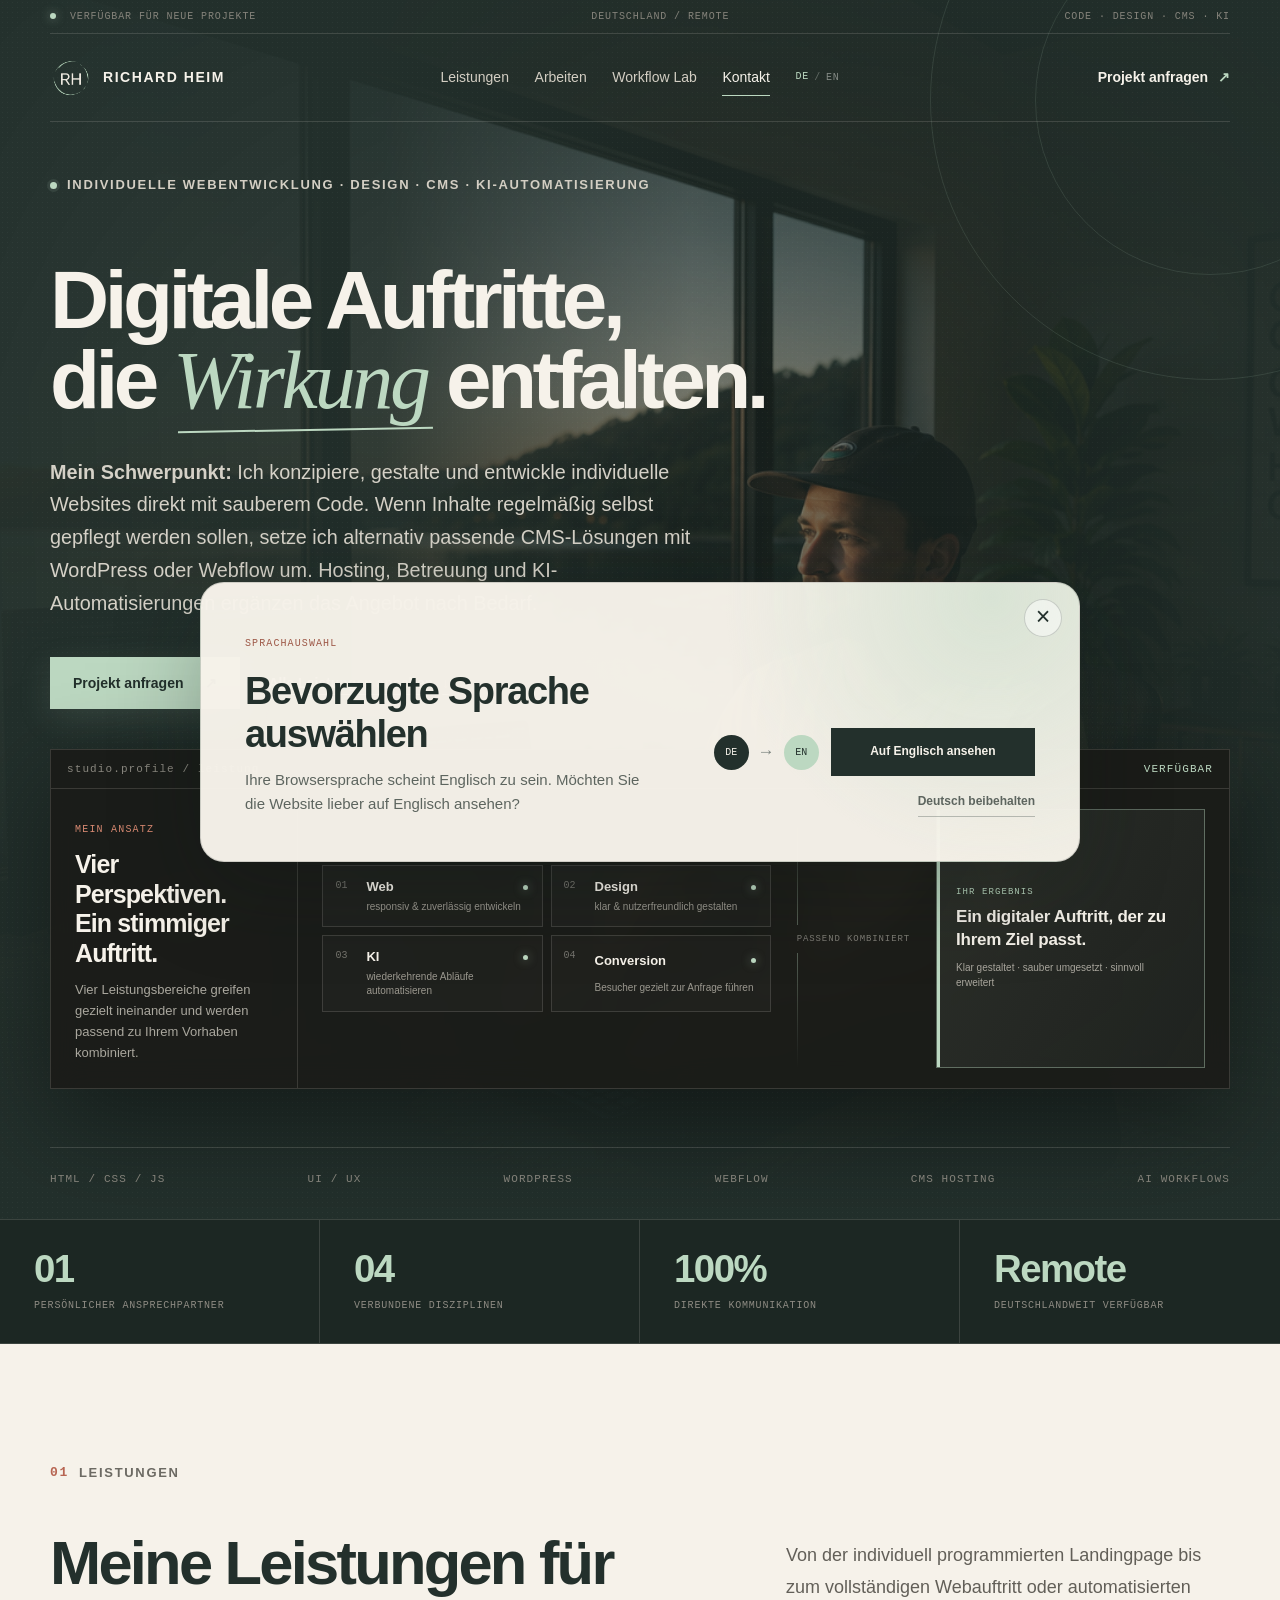
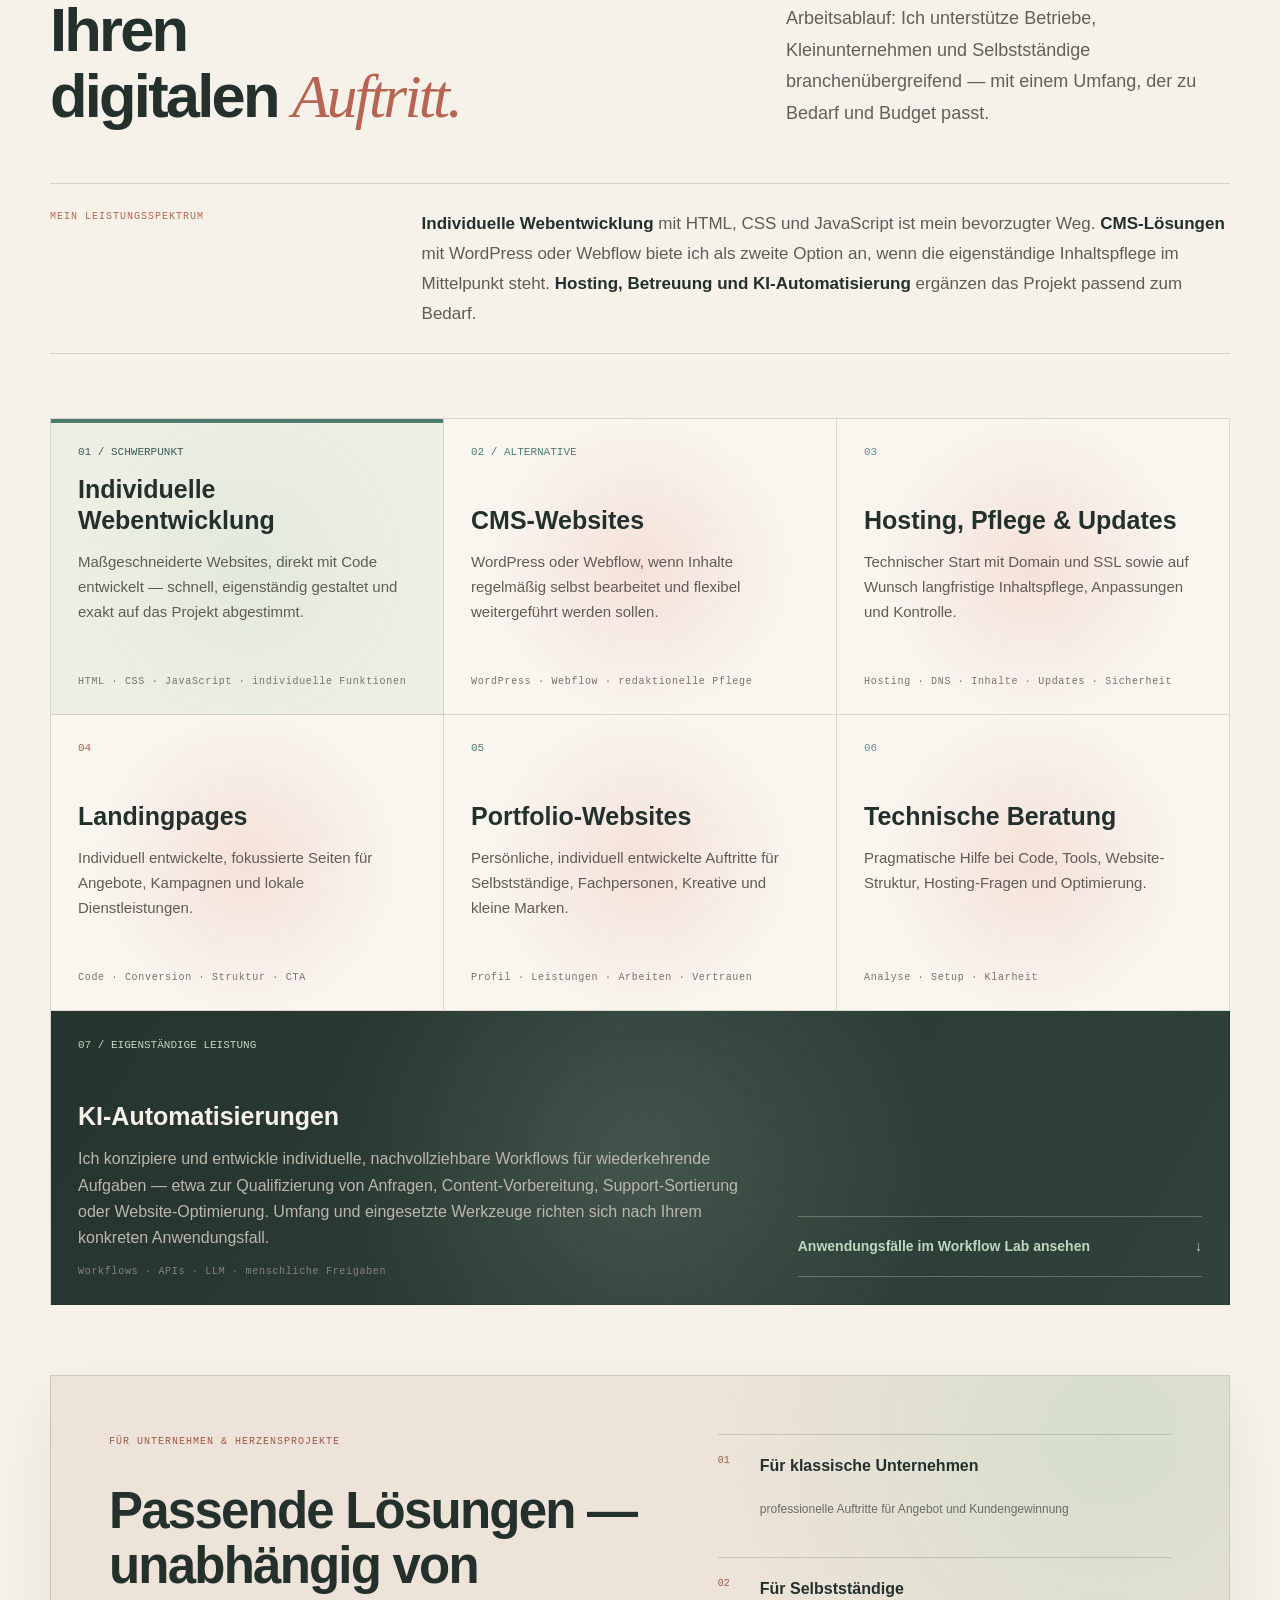
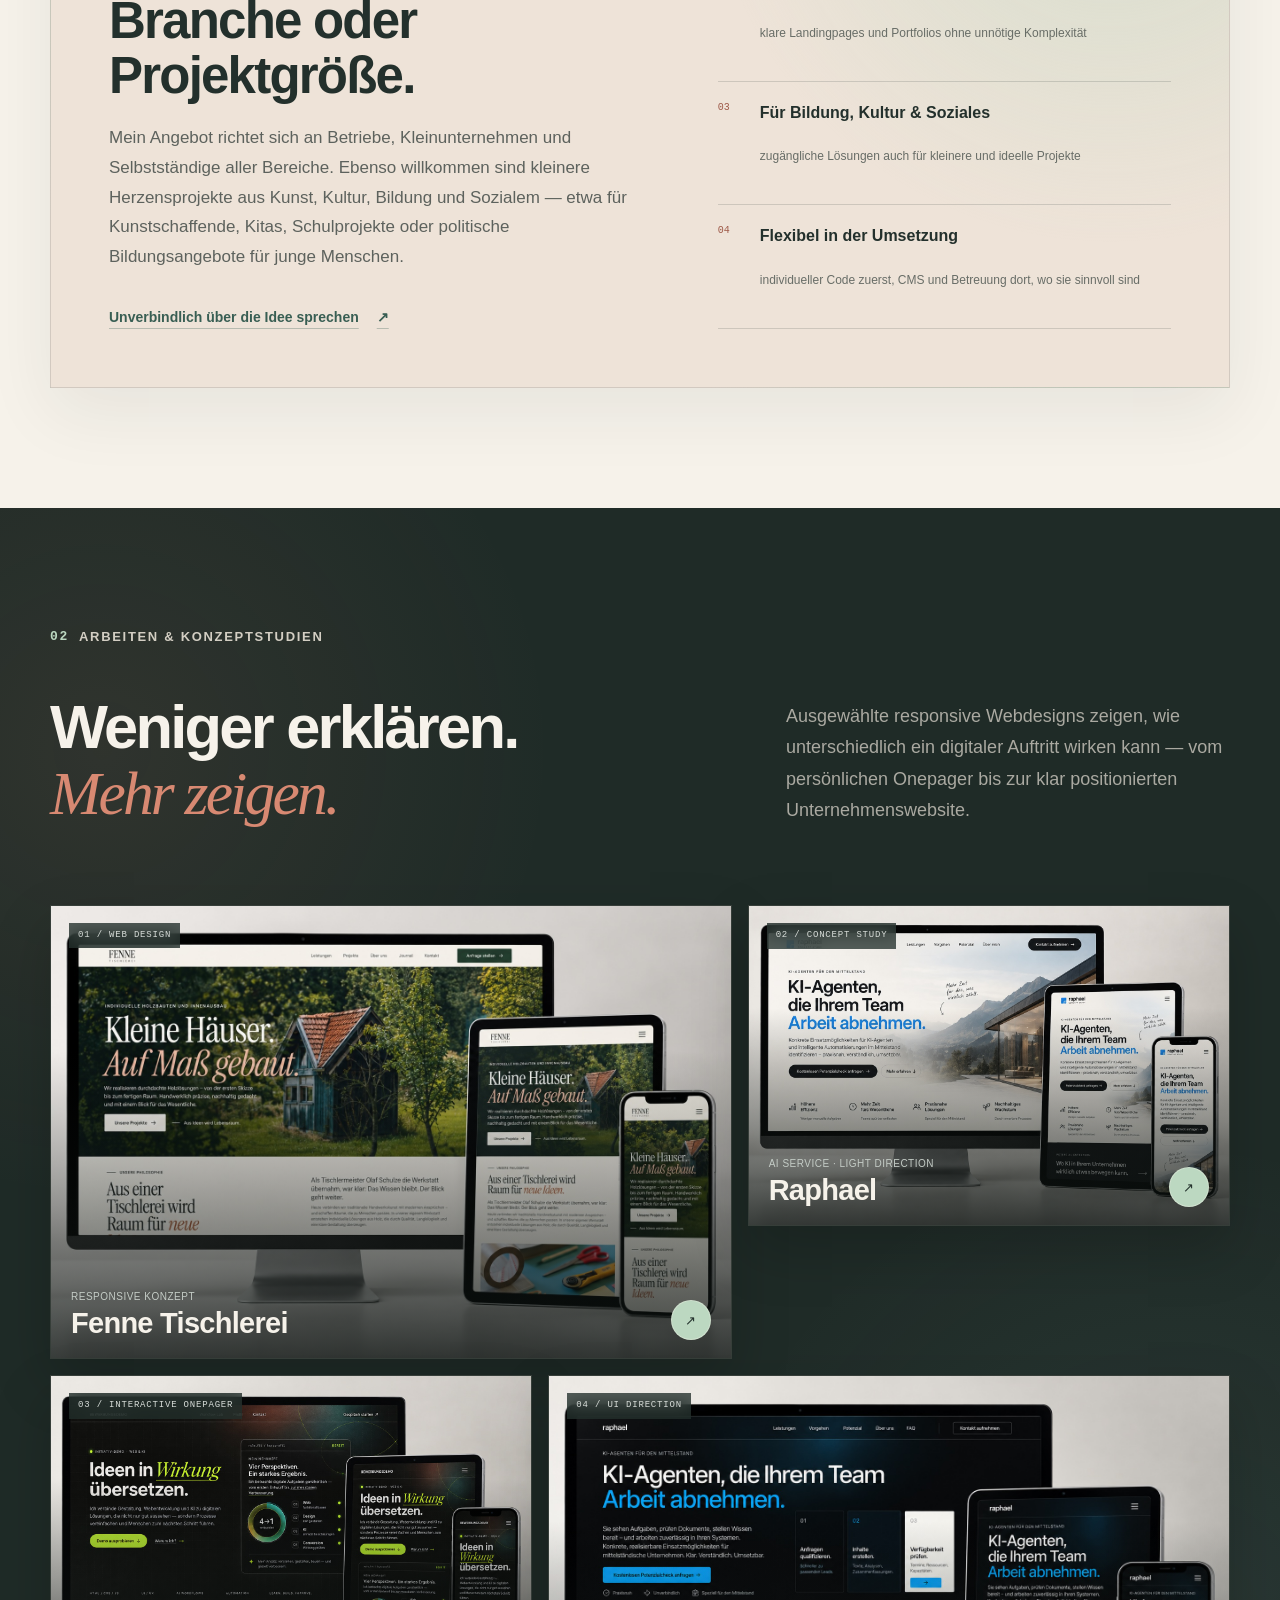
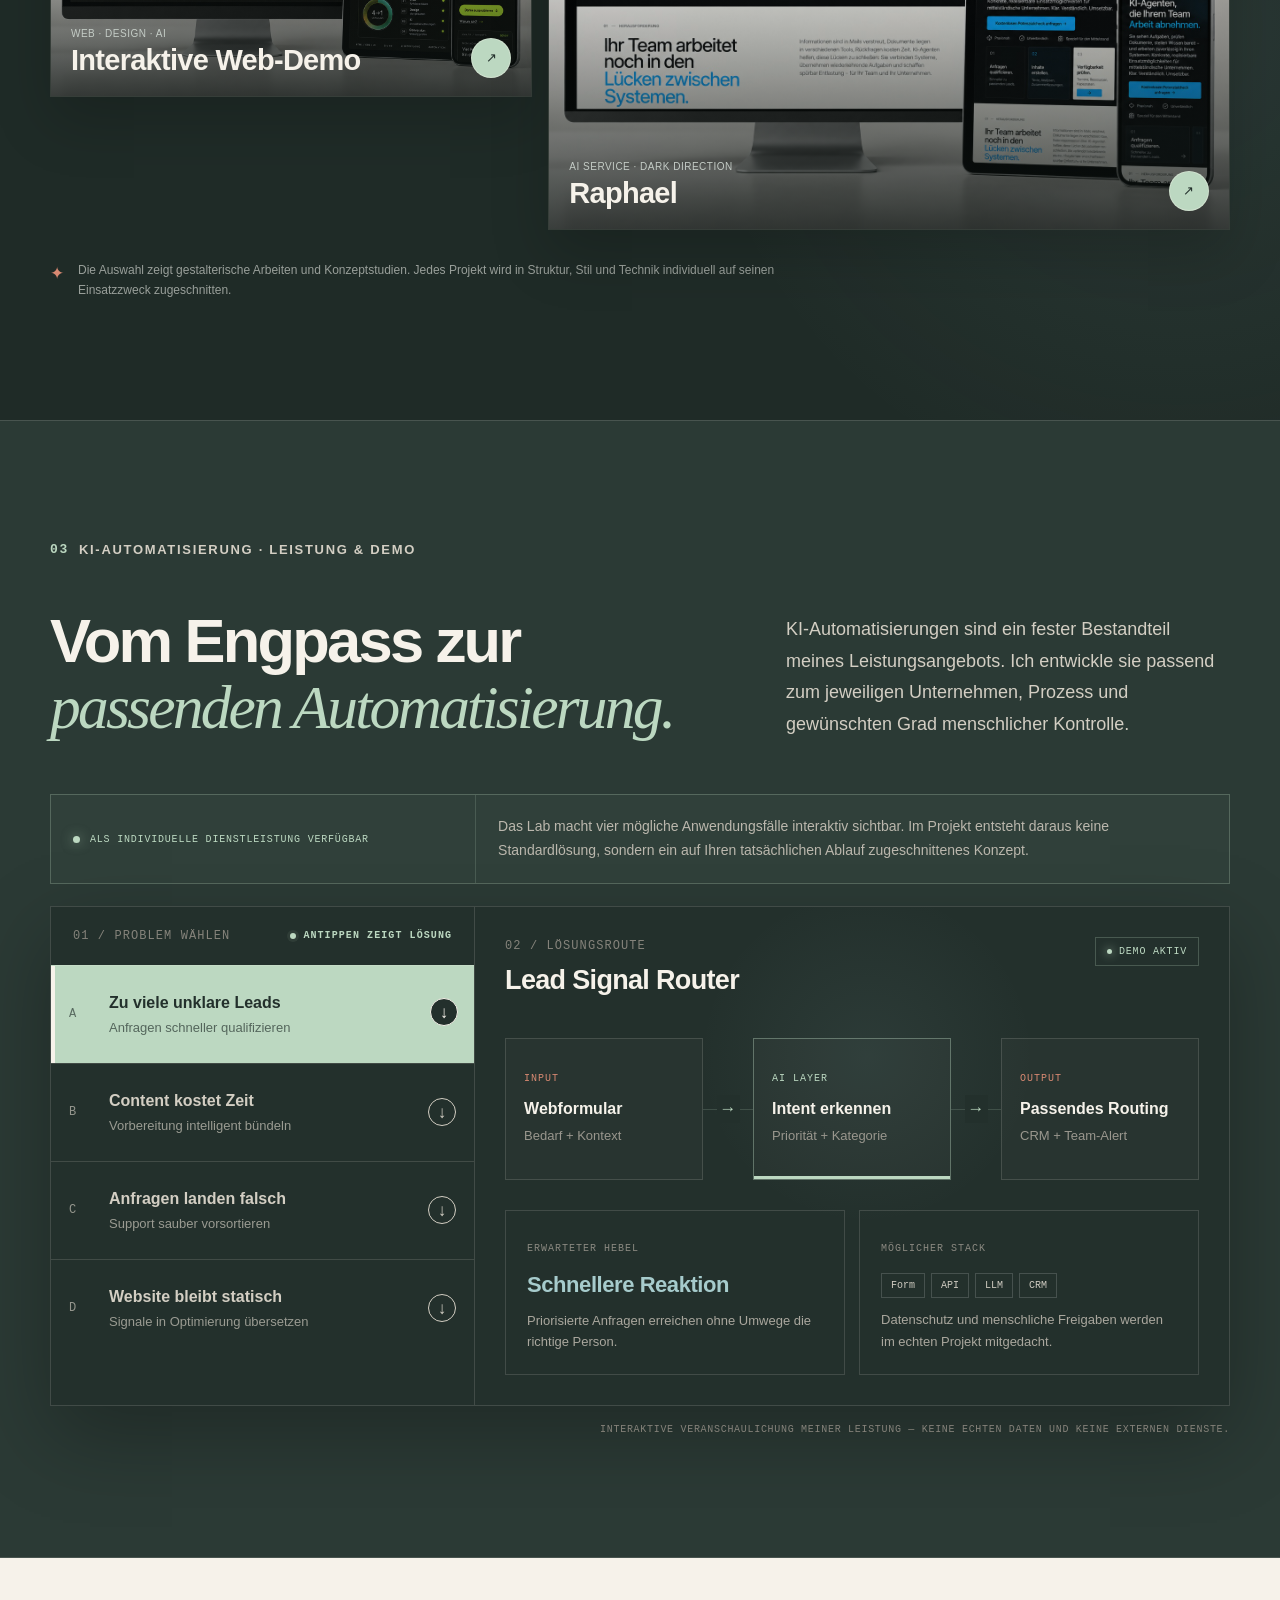
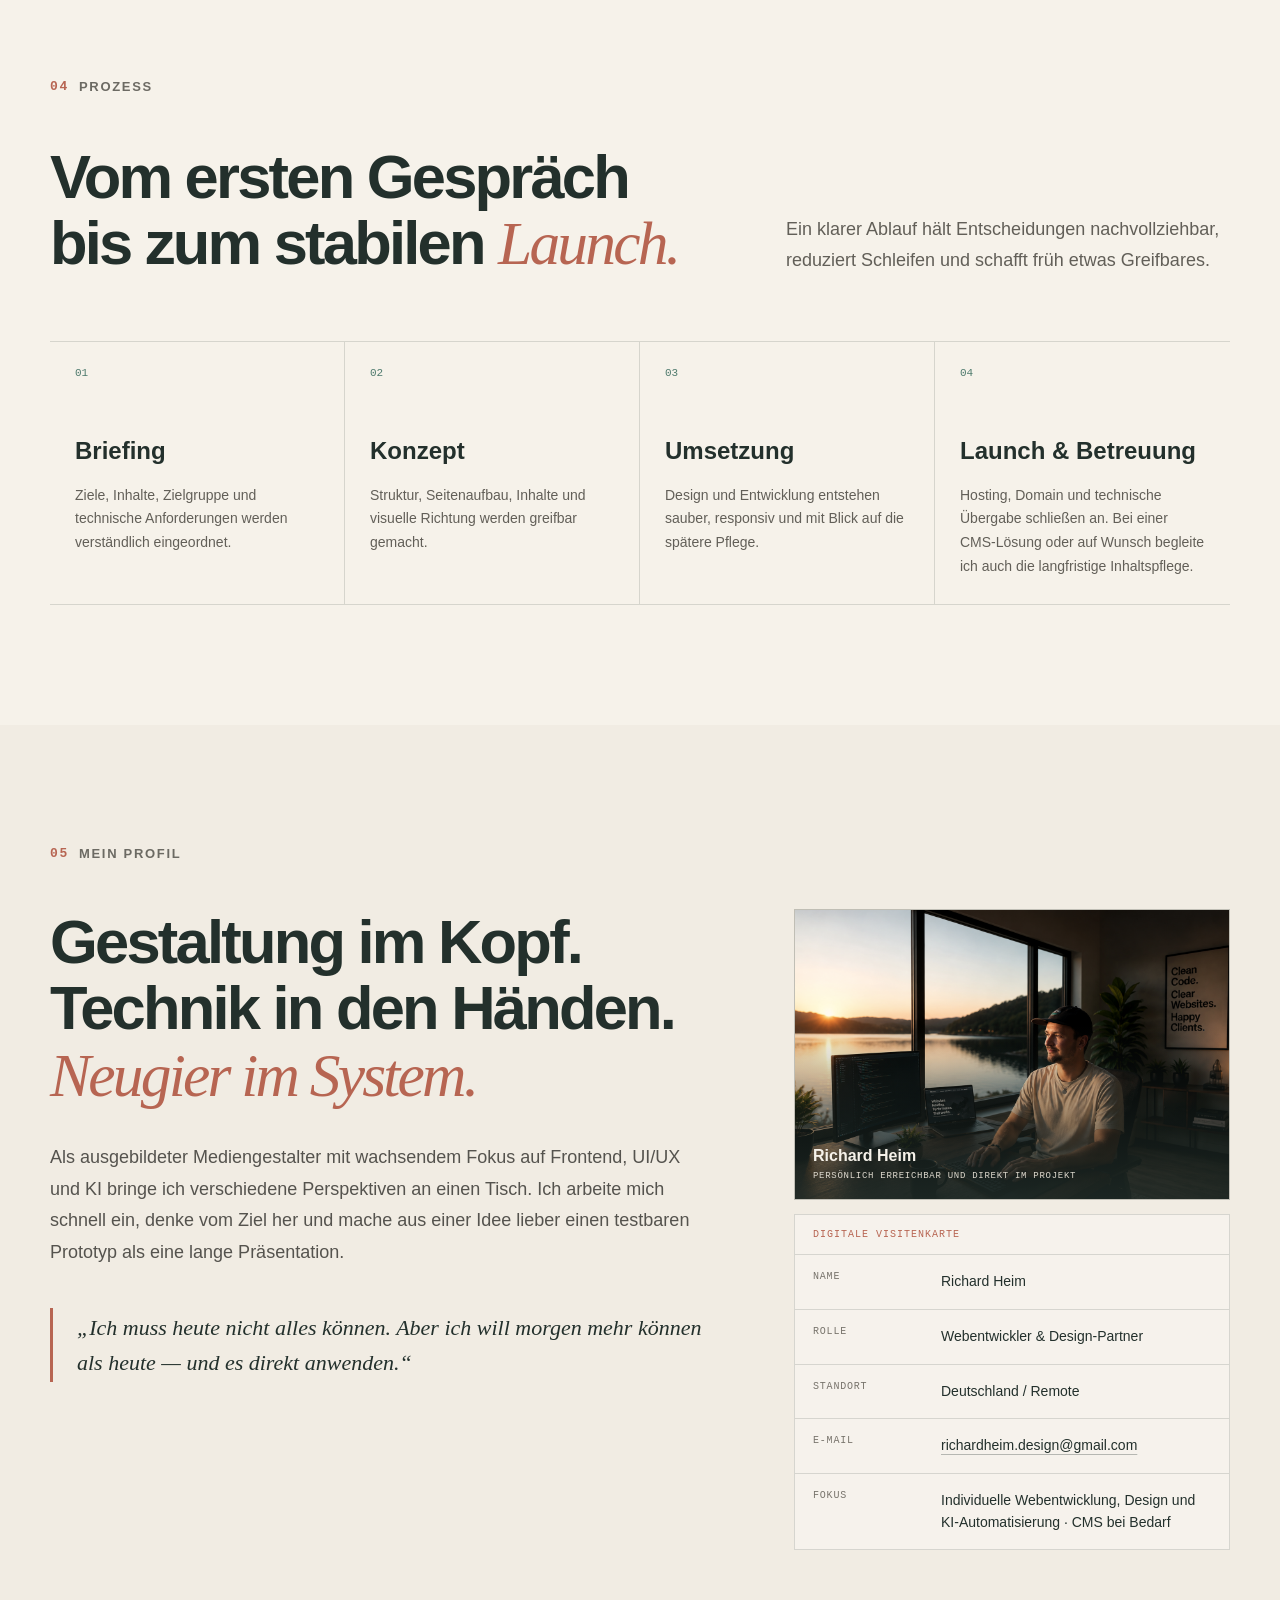
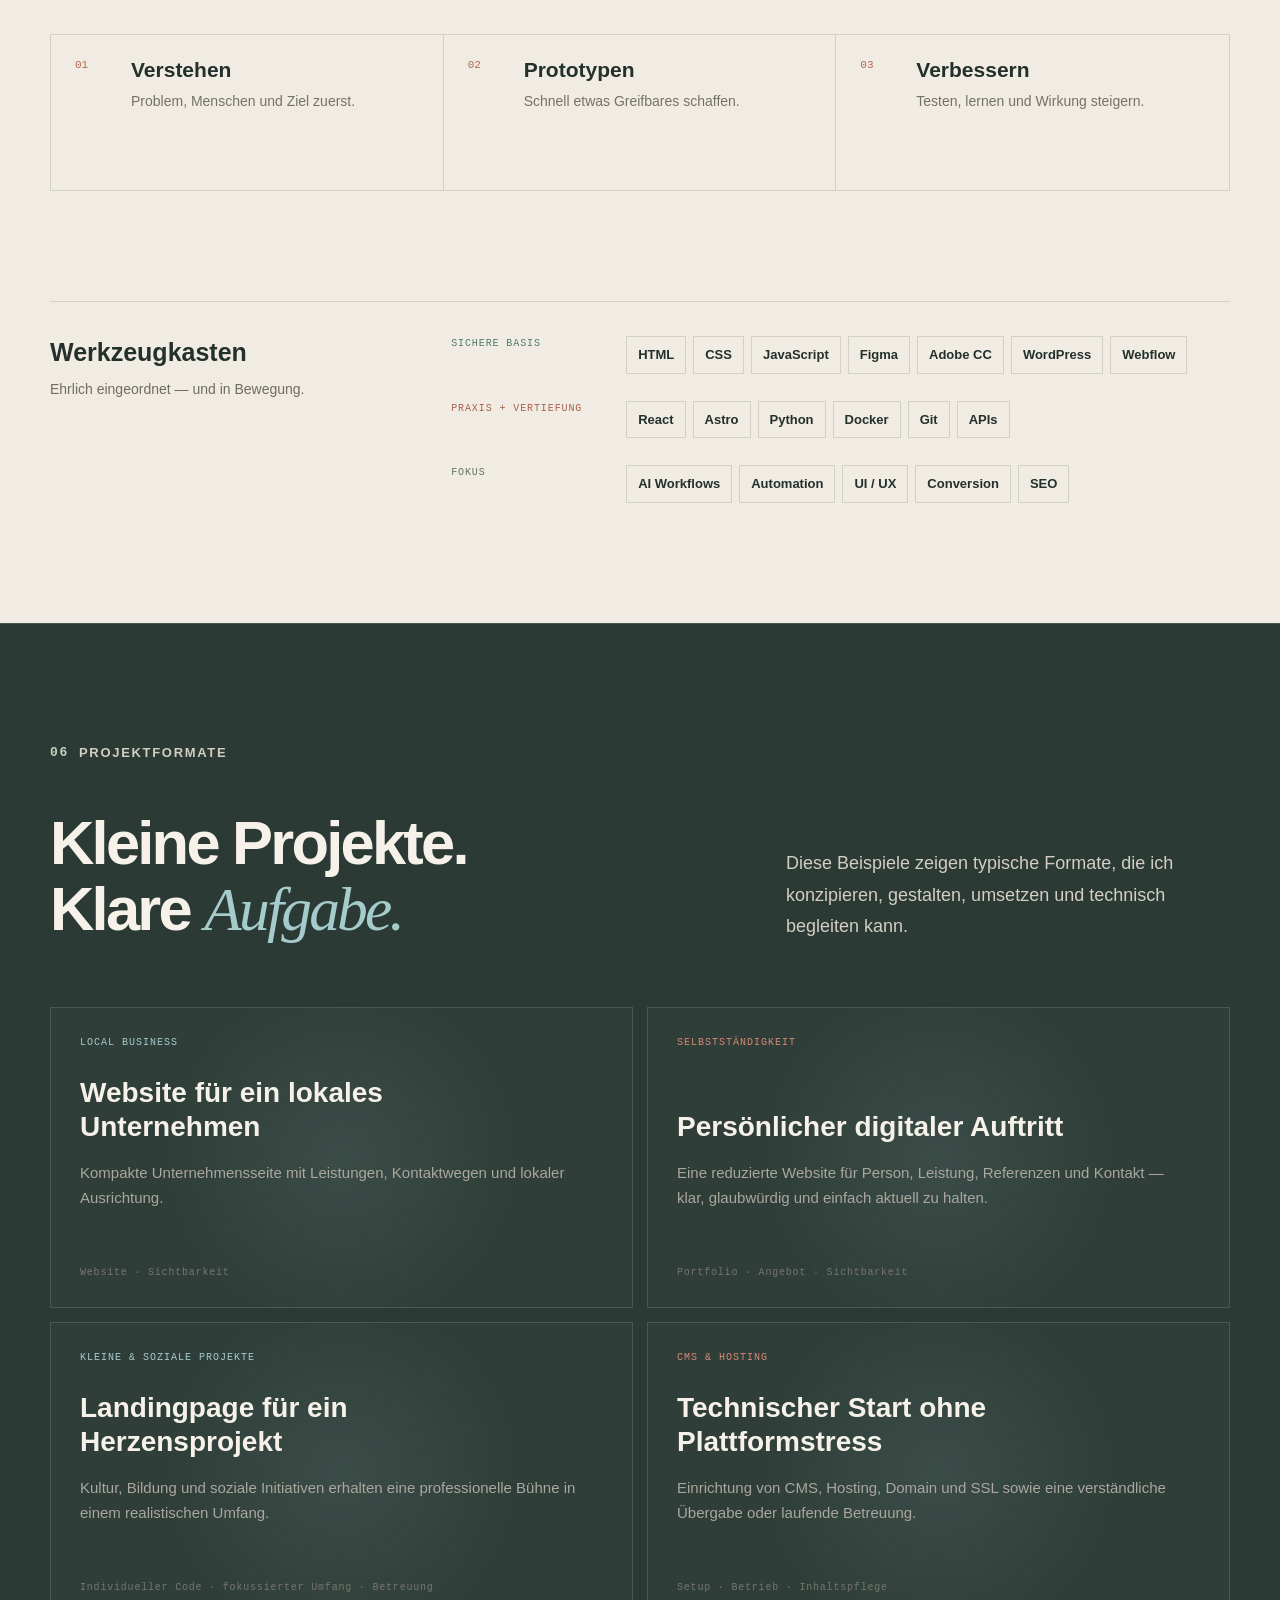
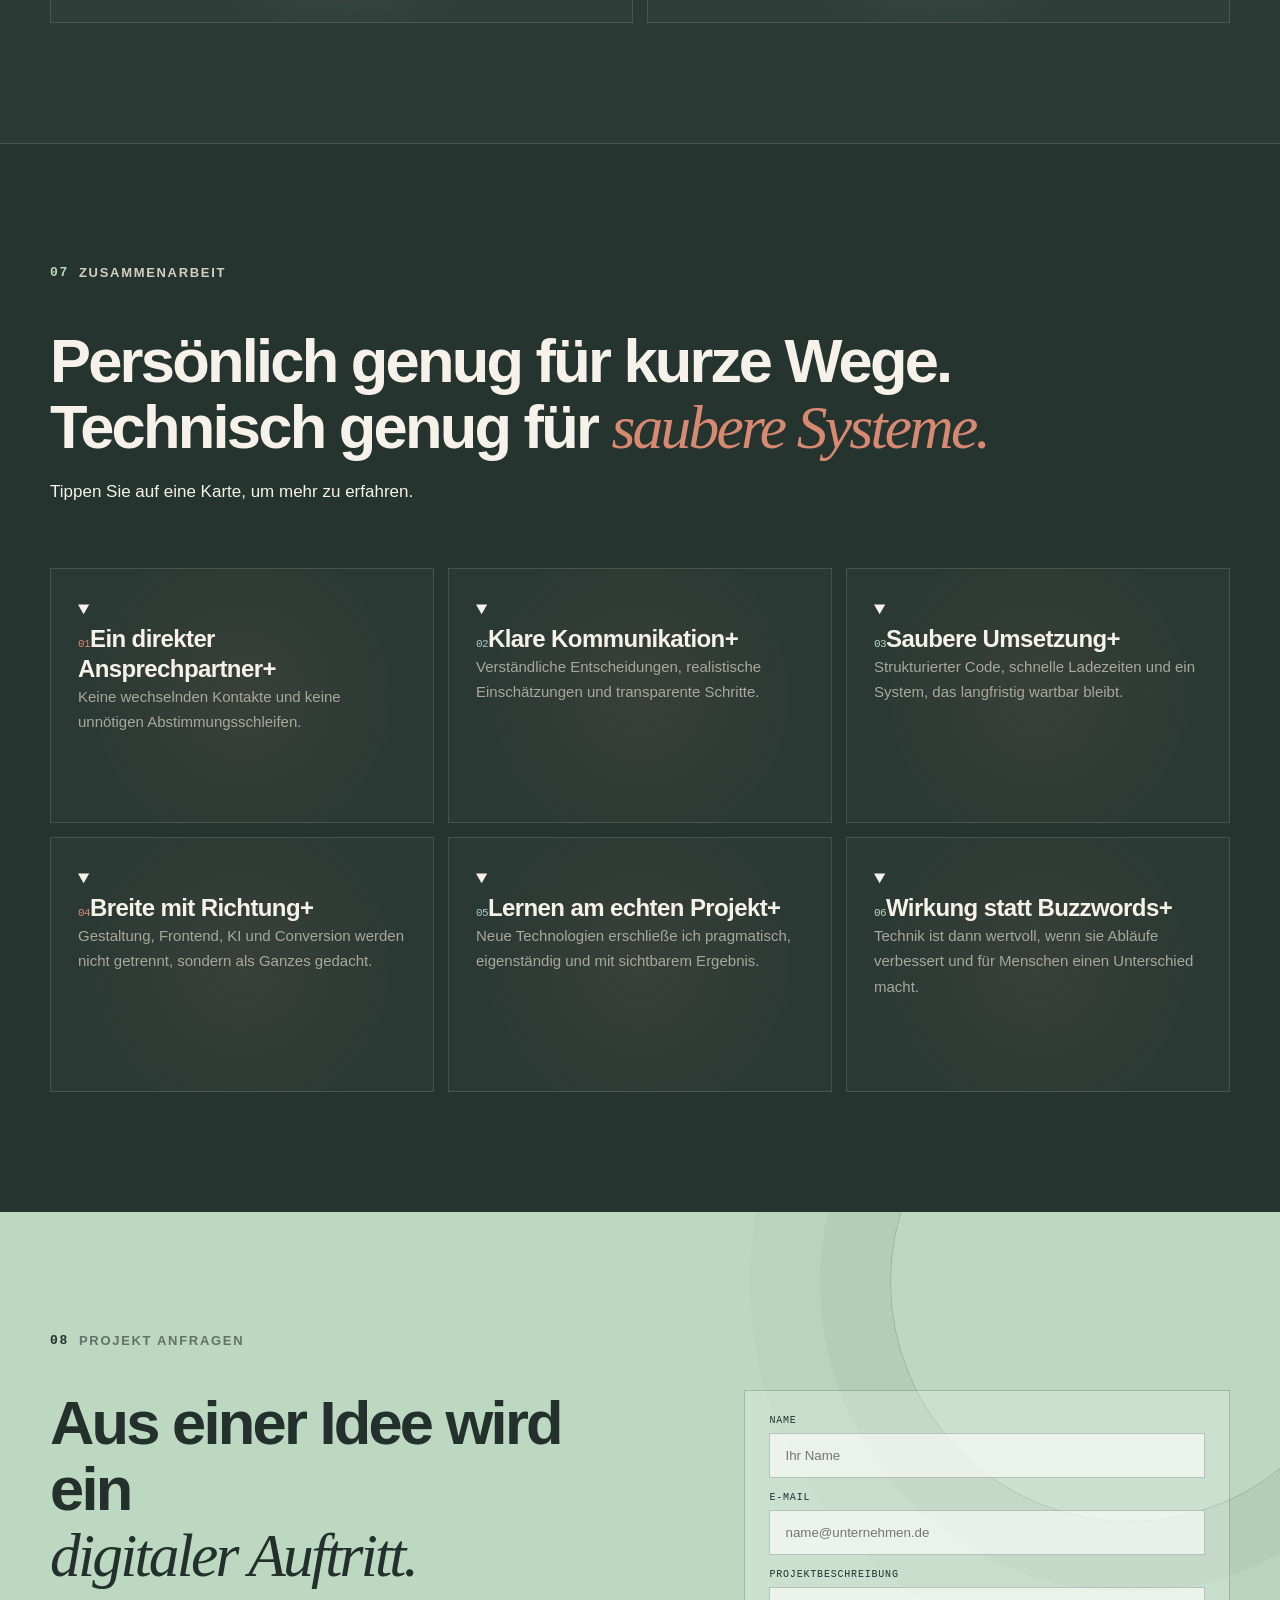
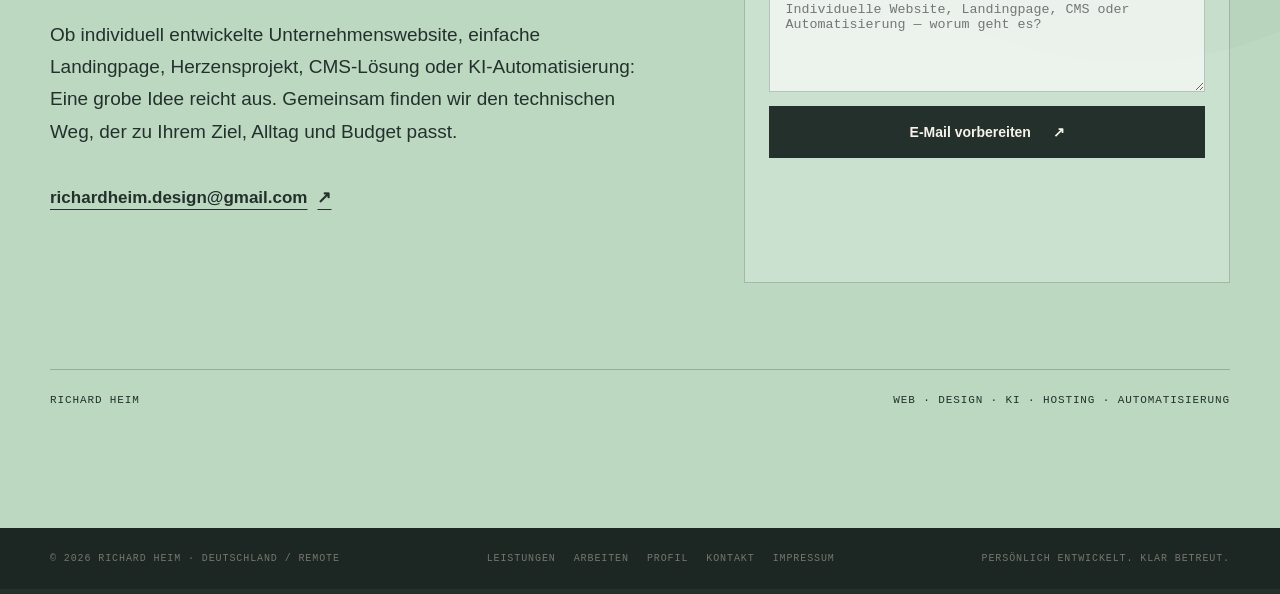
==== commit 7604442c: "added new index file changed prices section to hidden. Can be undone" ====
--- a/index.html
+++ b/index.html
@@ -9,9 +9,9 @@
     <link rel="icon" href="favicon.ico" sizes="any">
     <link rel="icon" type="image/png" sizes="64x64" href="assets/favicon-64.png">
     <link rel="apple-touch-icon" sizes="180x180" href="assets/apple-touch-icon.png">
-    <link rel="stylesheet" href="assets/styles.css?v=20260914">
-    <script src="assets/i18n.js?v=20260914" defer></script>
-    <script src="assets/app.js" defer></script>
+    <link rel="stylesheet" href="assets/styles.css?v=20260925">
+    <script src="assets/i18n.js?v=20260925" defer></script>
+    <script src="assets/app.js?v=20260925" defer></script>
   </head>
   <body>
     <a class="skip-link" href="#main">Zum Inhalt springen</a>
@@ -29,7 +29,8 @@
       <nav class="nav-links" id="site-navigation" aria-label="Seitenbereiche">
         <a href="#leistungen">Leistungen</a>
         <a href="#arbeiten">Arbeiten</a>
-        <a href="#preis">Preisrahmen</a>
+        <!-- PREISKALKULATOR DEAKTIVIERT: Zum Reaktivieren das hidden-Attribut entfernen. -->
+        <a href="#preis" data-price-link hidden>Preisrahmen</a>
         <a href="#lab">Workflow Lab</a>
         <a href="#kontakt">Kontakt</a>
         <button class="language-switch" type="button" data-language-switch aria-label="Website auf Englisch anzeigen"><span data-lang-code="de">DE</span><i aria-hidden="true">/</i><span data-lang-code="en">EN</span></button>
@@ -176,7 +177,8 @@
         <div class="work-footnote reveal"><span>✦</span><p>Die Auswahl zeigt gestalterische Arbeiten und Konzeptstudien. Jedes Projekt wird in Struktur, Stil und Technik individuell auf seinen Einsatzzweck zugeschnitten.</p></div>
       </section>
 
-      <section class="section estimator-section" id="preis" aria-labelledby="estimator-title">
+      <!-- PREISKALKULATOR DEAKTIVIERT: Inhalt bleibt vollständig erhalten. Zum Reaktivieren hidden entfernen, beide data-price-link-Verweise einblenden und die nachfolgenden Section-Nummern wieder um eins erhöhen. -->
+      <section class="section estimator-section" id="preis" aria-labelledby="estimator-title" data-price-feature="paused" hidden>
         <div class="section-kicker reveal"><span>03</span> Unverbindlicher Preisrahmen</div>
         <div class="section-intro reveal">
           <h2 id="estimator-title">Was könnte Ihr Projekt<br>ungefähr <em>kosten?</em></h2>
@@ -262,7 +264,7 @@
       </section>
 
       <section class="section lab-section" id="lab" aria-labelledby="lab-title">
-        <div class="section-kicker reveal"><span>04</span> KI-Automatisierung · Leistung &amp; Demo</div>
+        <div class="section-kicker reveal"><span>03</span> KI-Automatisierung · Leistung &amp; Demo</div>
         <div class="section-intro reveal">
           <h2 id="lab-title">Vom Engpass zur<br><em>passenden Automatisierung.</em></h2>
           <p>KI-Automatisierungen sind ein fester Bestandteil meines Leistungsangebots. Ich entwickle sie passend zum jeweiligen Unternehmen, Prozess und gewünschten Grad menschlicher Kontrolle.</p>
@@ -304,7 +306,7 @@
       </section>
 
       <section class="section process-section" id="prozess" aria-labelledby="process-title">
-        <div class="section-kicker reveal"><span>05</span> Prozess</div>
+        <div class="section-kicker reveal"><span>04</span> Prozess</div>
         <div class="section-intro reveal">
           <h2 id="process-title">Vom ersten Gespräch<br>bis zum stabilen <em>Launch.</em></h2>
           <p>Ein klarer Ablauf hält Entscheidungen nachvollziehbar, reduziert Schleifen und schafft früh etwas Greifbares.</p>
@@ -318,7 +320,7 @@
       </section>
 
       <section class="section profile-section" id="profil" aria-labelledby="profile-title">
-        <div class="section-kicker reveal"><span>06</span> Mein Profil</div>
+        <div class="section-kicker reveal"><span>05</span> Mein Profil</div>
         <div class="profile-grid">
           <div class="profile-copy reveal">
             <h2 id="profile-title">Gestaltung im Kopf.<br>Technik in den Händen.<br><em>Neugier im System.</em></h2>
@@ -360,7 +362,7 @@
       </section>
 
       <section class="section formats-section" id="formate" aria-labelledby="formats-title">
-        <div class="section-kicker reveal"><span>07</span> Projektformate</div>
+        <div class="section-kicker reveal"><span>06</span> Projektformate</div>
         <div class="section-intro reveal"><h2 id="formats-title">Kleine Projekte.<br>Klare <em>Aufgabe.</em></h2><p>Diese Beispiele zeigen typische Formate, die ich konzipieren, gestalten, umsetzen und technisch begleiten kann.</p></div>
         <div class="format-grid reveal">
           <article class="format-card tilt-card" tabindex="0"><span>LOCAL BUSINESS</span><h3>Website für ein lokales Unternehmen</h3><p>Kompakte Unternehmensseite mit Leistungen, Kontaktwegen und lokaler Ausrichtung.</p><small>Website · Sichtbarkeit</small></article>
@@ -371,16 +373,17 @@
       </section>
 
       <section class="section fit-section" aria-labelledby="fit-title">
-        <div class="section-kicker reveal"><span>08</span> Zusammenarbeit</div>
+        <div class="section-kicker reveal"><span>07</span> Zusammenarbeit</div>
         <div class="fit-layout">
           <div class="fit-title reveal"><h2 id="fit-title">Persönlich genug für kurze Wege.<br>Technisch genug für <em>saubere Systeme.</em></h2></div>
+          <p class="fit-mobile-hint">Tippen Sie auf eine Karte, um mehr zu erfahren.</p>
           <div class="fit-grid">
-            <article class="fit-card reveal"><span class="fit-number">01</span><h3>Ein direkter Ansprechpartner</h3><p>Keine wechselnden Kontakte und keine unnötigen Abstimmungsschleifen.</p></article>
-            <article class="fit-card reveal"><span class="fit-number">02</span><h3>Klare Kommunikation</h3><p>Verständliche Entscheidungen, realistische Einschätzungen und transparente Schritte.</p></article>
-            <article class="fit-card reveal"><span class="fit-number">03</span><h3>Saubere Umsetzung</h3><p>Strukturierter Code, schnelle Ladezeiten und ein System, das langfristig wartbar bleibt.</p></article>
-            <article class="fit-card reveal"><span class="fit-number">04</span><h3>Breite mit Richtung</h3><p>Gestaltung, Frontend, KI und Conversion werden nicht getrennt, sondern als Ganzes gedacht.</p></article>
-            <article class="fit-card reveal"><span class="fit-number">05</span><h3>Lernen am echten Projekt</h3><p>Neue Technologien erschließe ich pragmatisch, eigenständig und mit sichtbarem Ergebnis.</p></article>
-            <article class="fit-card reveal"><span class="fit-number">06</span><h3>Wirkung statt Buzzwords</h3><p>Technik ist dann wertvoll, wenn sie Abläufe verbessert und für Menschen einen Unterschied macht.</p></article>
+            <details class="fit-card reveal" open><summary class="fit-card-summary"><h3><span class="fit-number">01</span><span class="fit-card-title">Ein direkter Ansprechpartner</span><span class="fit-toggle-icon" aria-hidden="true">+</span></h3></summary><div class="fit-card-content"><p>Keine wechselnden Kontakte und keine unnötigen Abstimmungsschleifen.</p></div></details>
+            <details class="fit-card reveal" open><summary class="fit-card-summary"><h3><span class="fit-number">02</span><span class="fit-card-title">Klare Kommunikation</span><span class="fit-toggle-icon" aria-hidden="true">+</span></h3></summary><div class="fit-card-content"><p>Verständliche Entscheidungen, realistische Einschätzungen und transparente Schritte.</p></div></details>
+            <details class="fit-card reveal" open><summary class="fit-card-summary"><h3><span class="fit-number">03</span><span class="fit-card-title">Saubere Umsetzung</span><span class="fit-toggle-icon" aria-hidden="true">+</span></h3></summary><div class="fit-card-content"><p>Strukturierter Code, schnelle Ladezeiten und ein System, das langfristig wartbar bleibt.</p></div></details>
+            <details class="fit-card reveal" open><summary class="fit-card-summary"><h3><span class="fit-number">04</span><span class="fit-card-title">Breite mit Richtung</span><span class="fit-toggle-icon" aria-hidden="true">+</span></h3></summary><div class="fit-card-content"><p>Gestaltung, Frontend, KI und Conversion werden nicht getrennt, sondern als Ganzes gedacht.</p></div></details>
+            <details class="fit-card reveal" open><summary class="fit-card-summary"><h3><span class="fit-number">05</span><span class="fit-card-title">Lernen am echten Projekt</span><span class="fit-toggle-icon" aria-hidden="true">+</span></h3></summary><div class="fit-card-content"><p>Neue Technologien erschließe ich pragmatisch, eigenständig und mit sichtbarem Ergebnis.</p></div></details>
+            <details class="fit-card reveal" open><summary class="fit-card-summary"><h3><span class="fit-number">06</span><span class="fit-card-title">Wirkung statt Buzzwords</span><span class="fit-toggle-icon" aria-hidden="true">+</span></h3></summary><div class="fit-card-content"><p>Technik ist dann wertvoll, wenn sie Abläufe verbessert und für Menschen einen Unterschied macht.</p></div></details>
           </div>
         </div>
       </section>
@@ -388,7 +391,7 @@
       <section class="contact-section" id="kontakt" aria-labelledby="contact-title">
         <div class="contact-glow" aria-hidden="true"></div>
         <div class="contact-inner reveal">
-          <div class="section-kicker"><span>09</span> Projekt anfragen</div>
+          <div class="section-kicker"><span>08</span> Projekt anfragen</div>
           <div class="contact-grid">
             <div class="contact-copy">
               <h2 id="contact-title">Aus einer Idee wird ein<br><em>digitaler Auftritt.</em></h2>
@@ -410,7 +413,7 @@
 
     <footer>
       <span>© 2026 Richard Heim · Deutschland / Remote</span>
-      <nav aria-label="Footer-Navigation"><a href="#leistungen">Leistungen</a><a href="#arbeiten">Arbeiten</a><a href="#preis">Preisrahmen</a><a href="#profil">Profil</a><a href="#kontakt">Kontakt</a><a href="impressum.html">Impressum</a></nav>
+      <nav aria-label="Footer-Navigation"><a href="#leistungen">Leistungen</a><a href="#arbeiten">Arbeiten</a><!-- PREISKALKULATOR DEAKTIVIERT: Zum Reaktivieren hidden entfernen. --><a href="#preis" data-price-link hidden>Preisrahmen</a><a href="#profil">Profil</a><a href="#kontakt">Kontakt</a><a href="impressum.html">Impressum</a></nav>
       <span>Persönlich entwickelt. Klar betreut.</span>
     </footer>
 
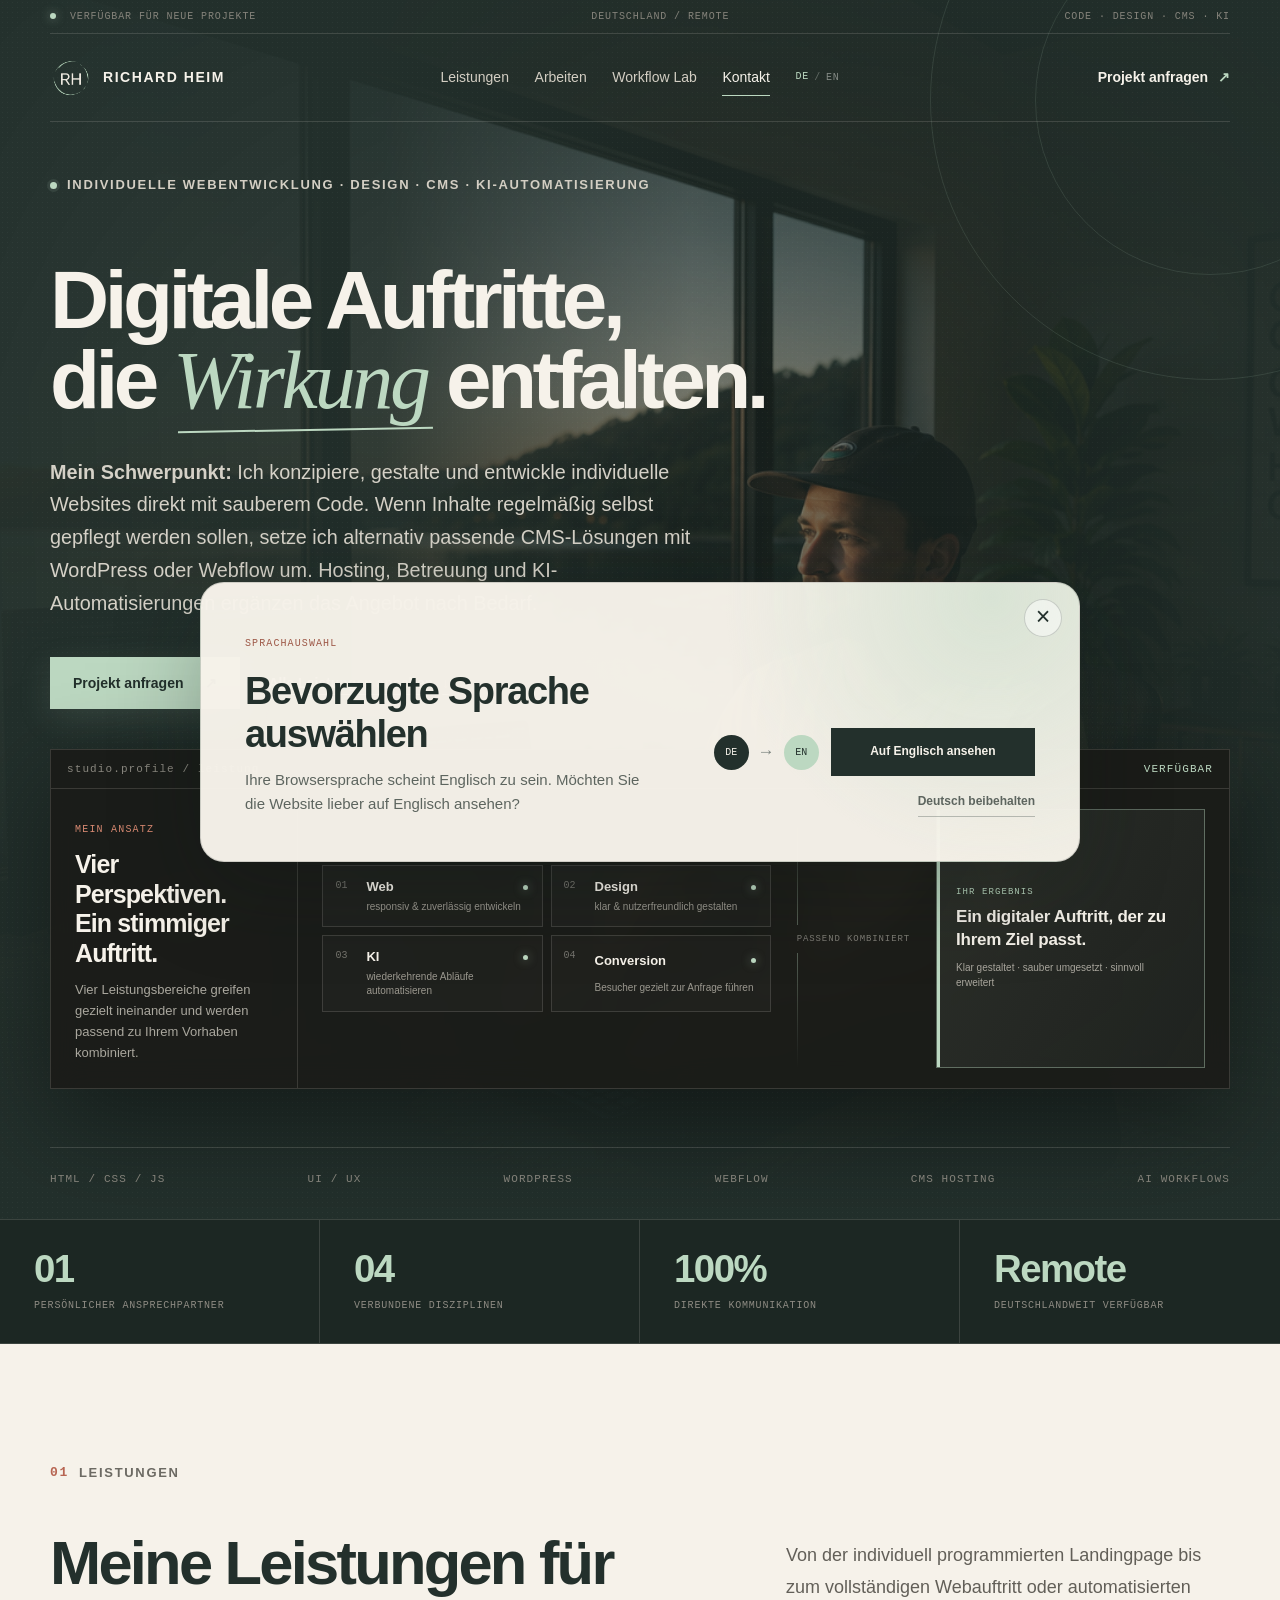
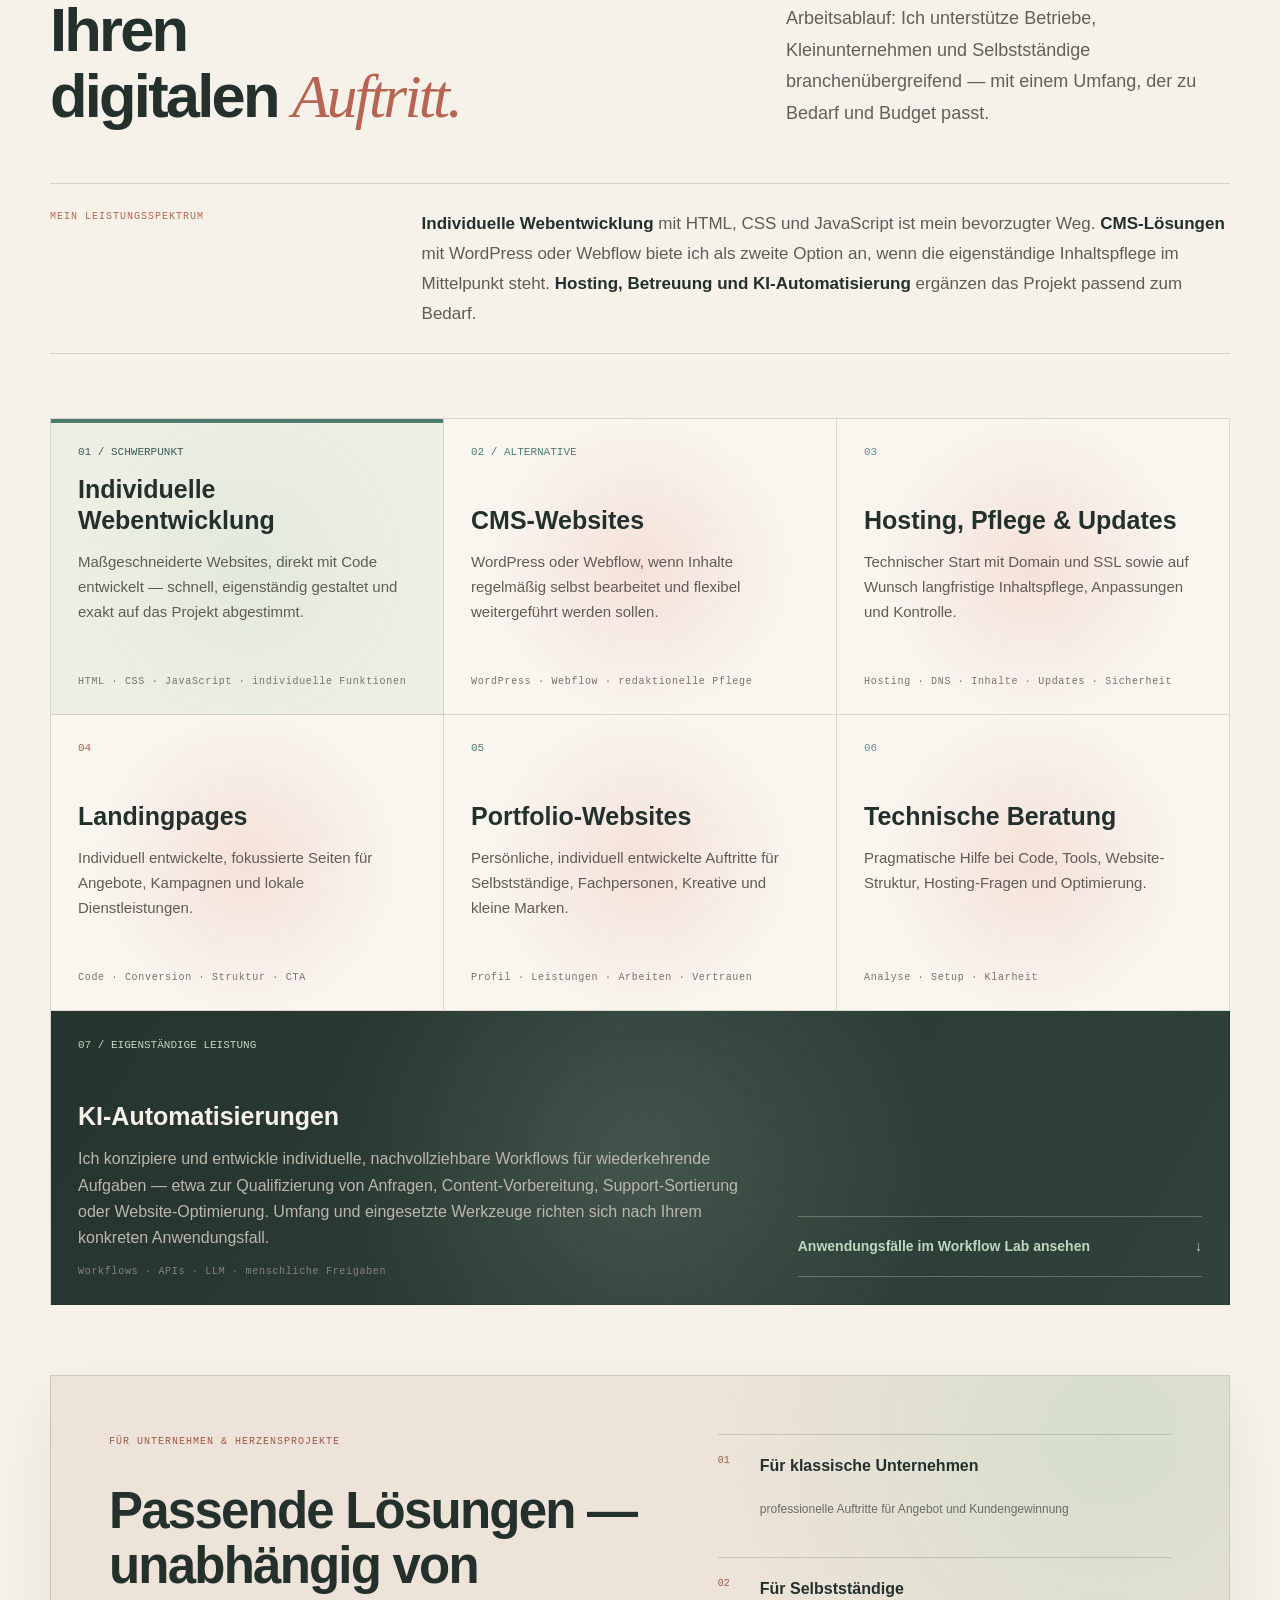
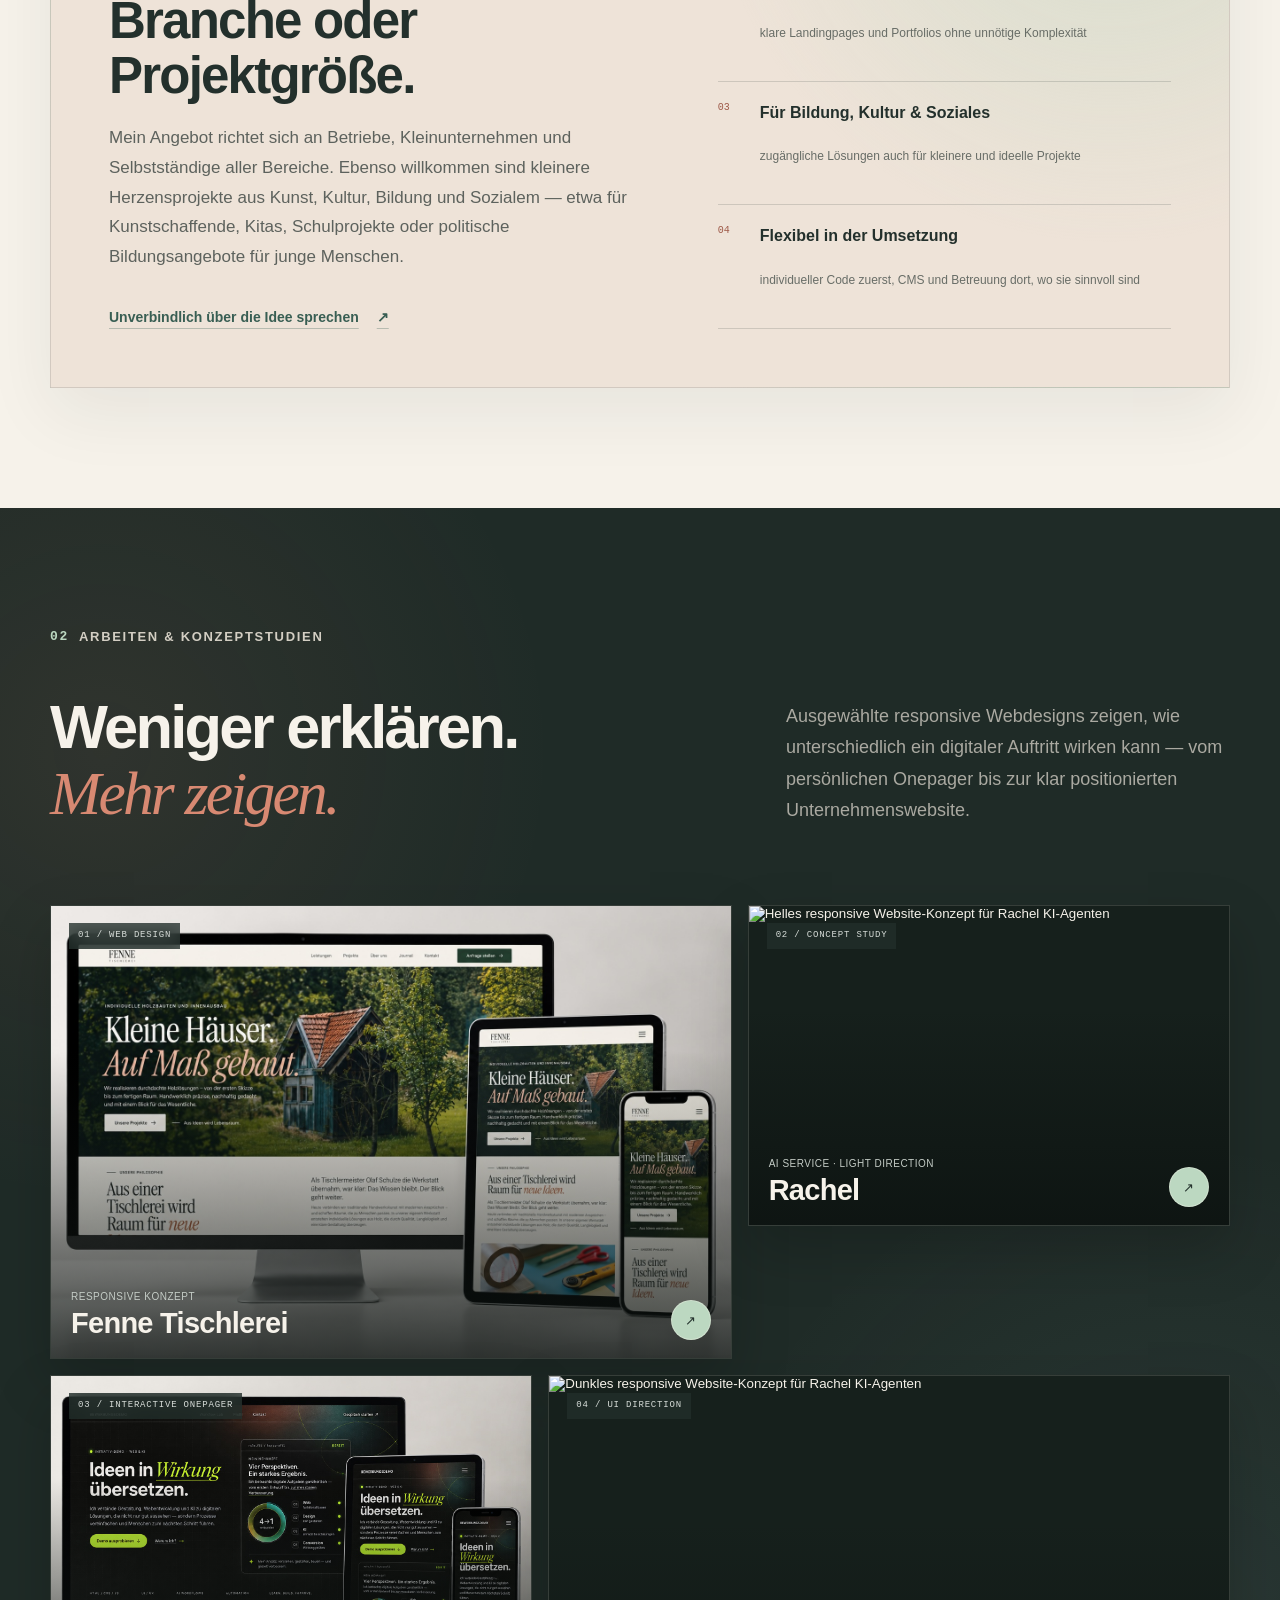
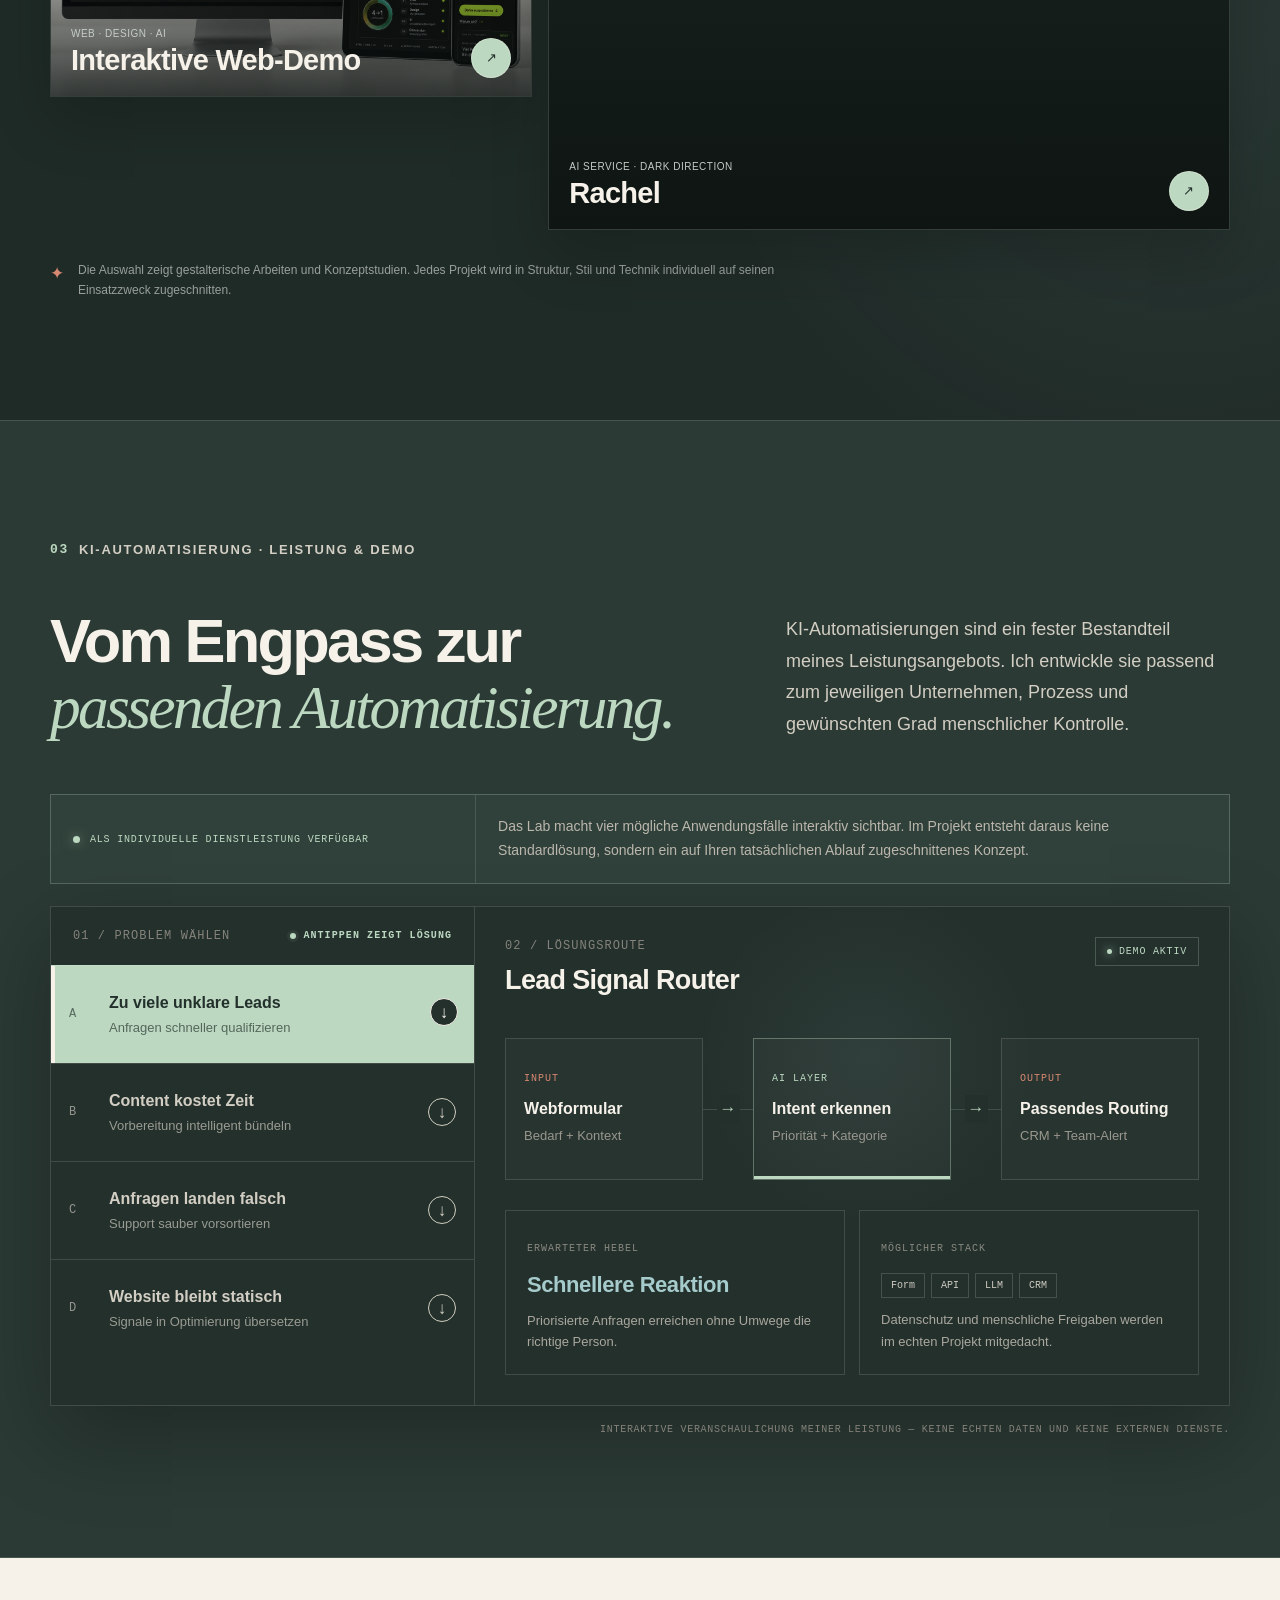
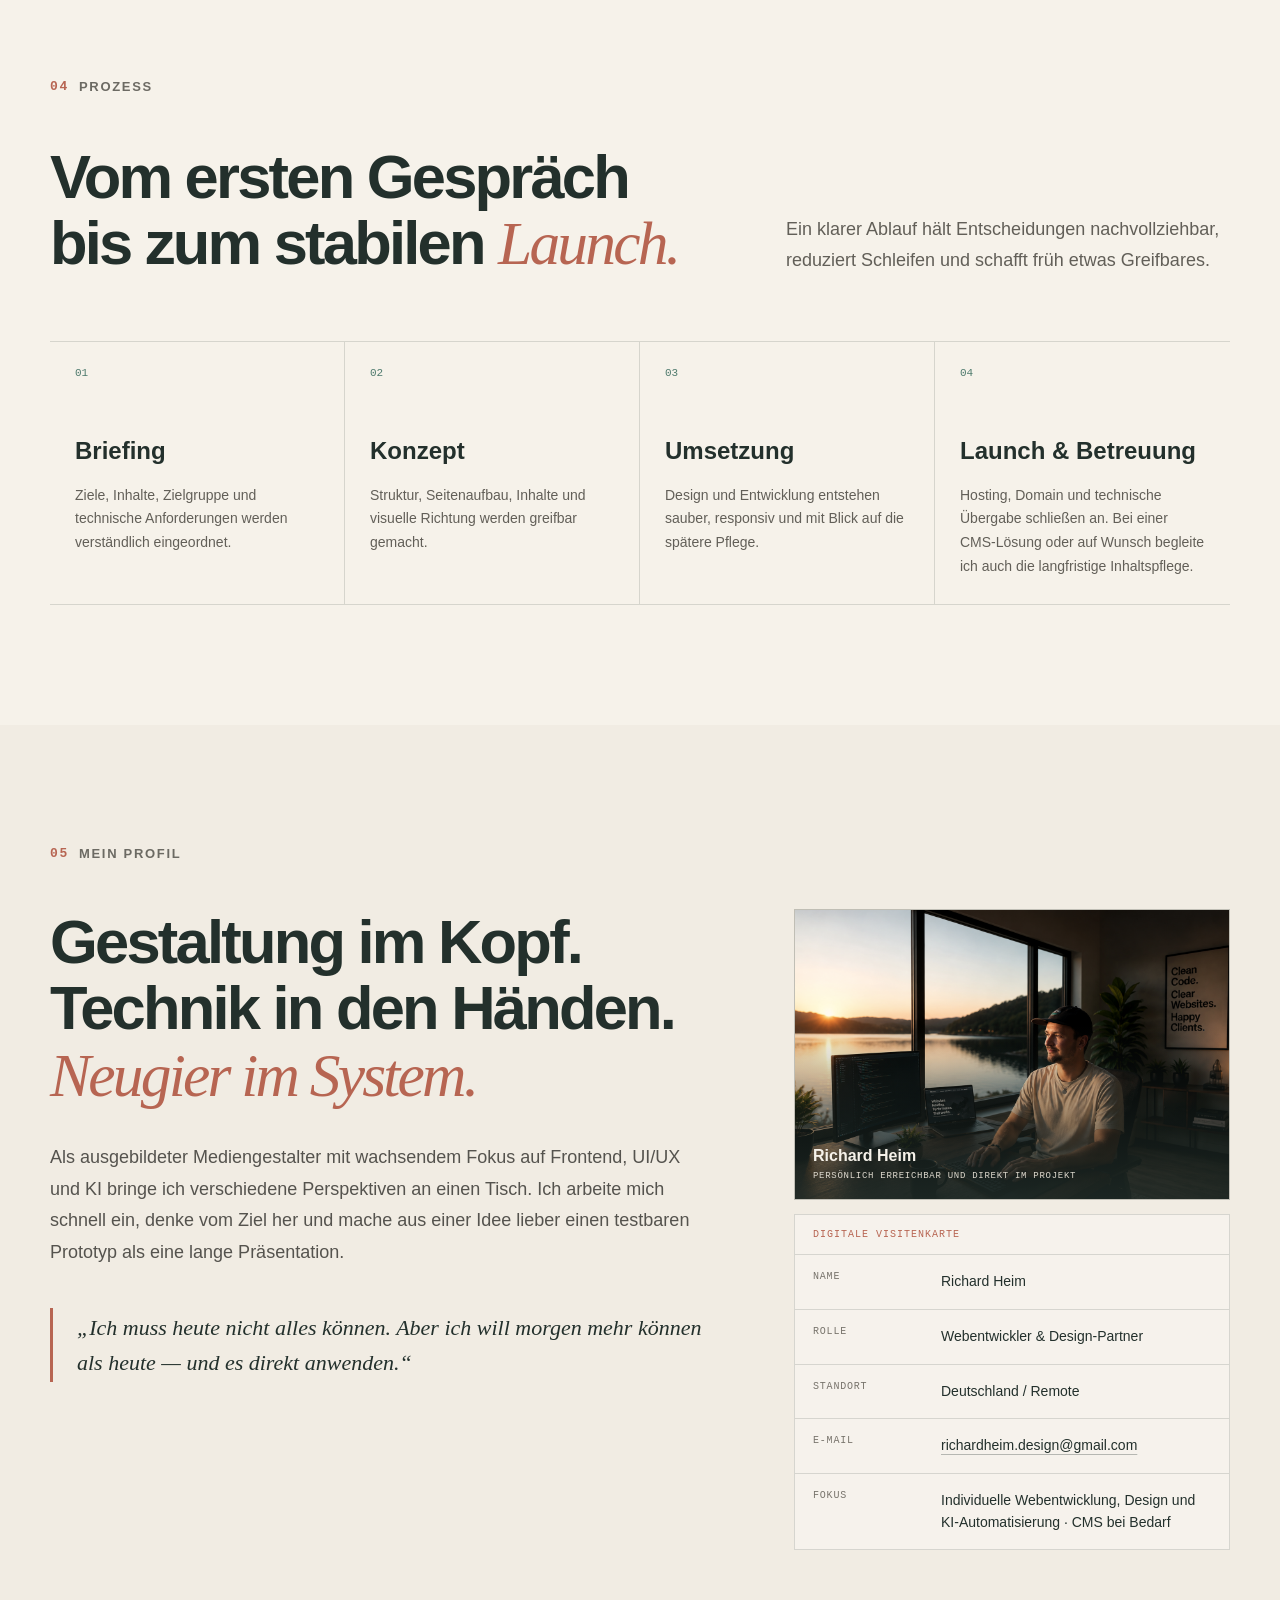
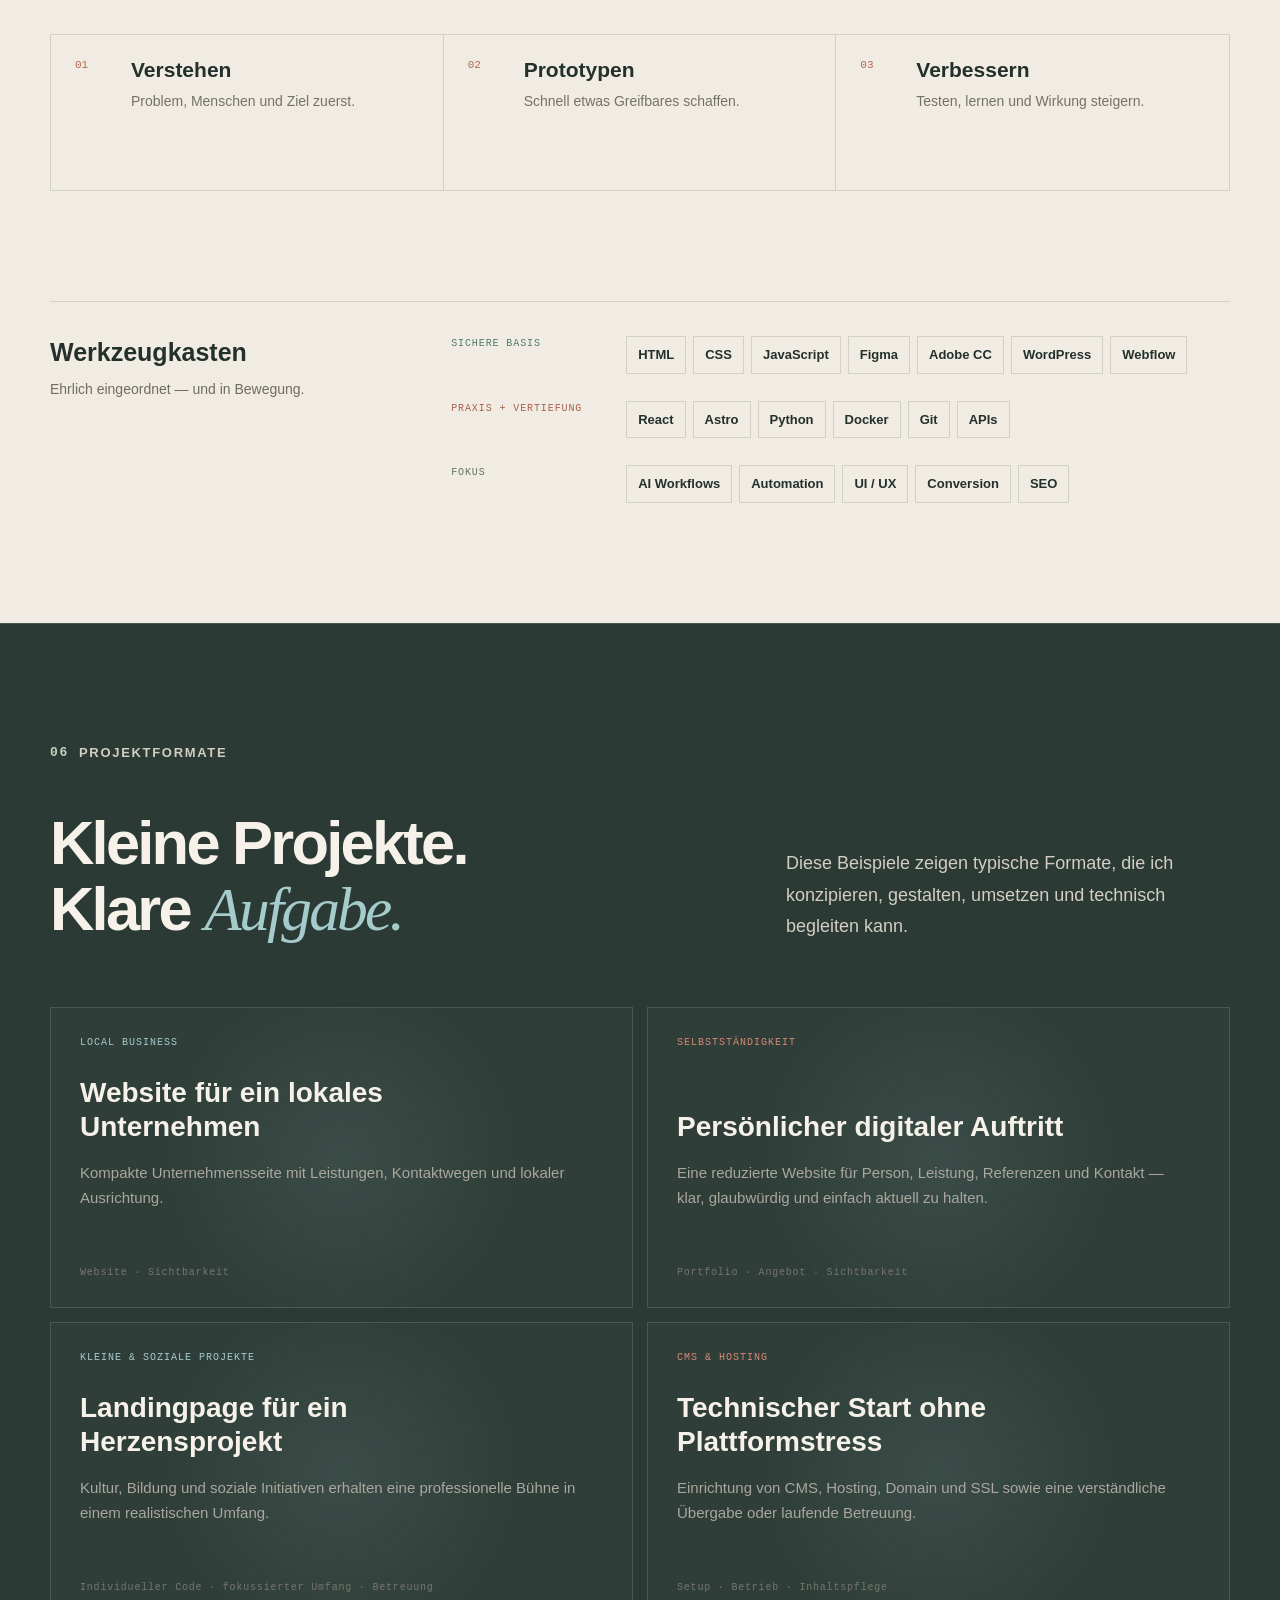
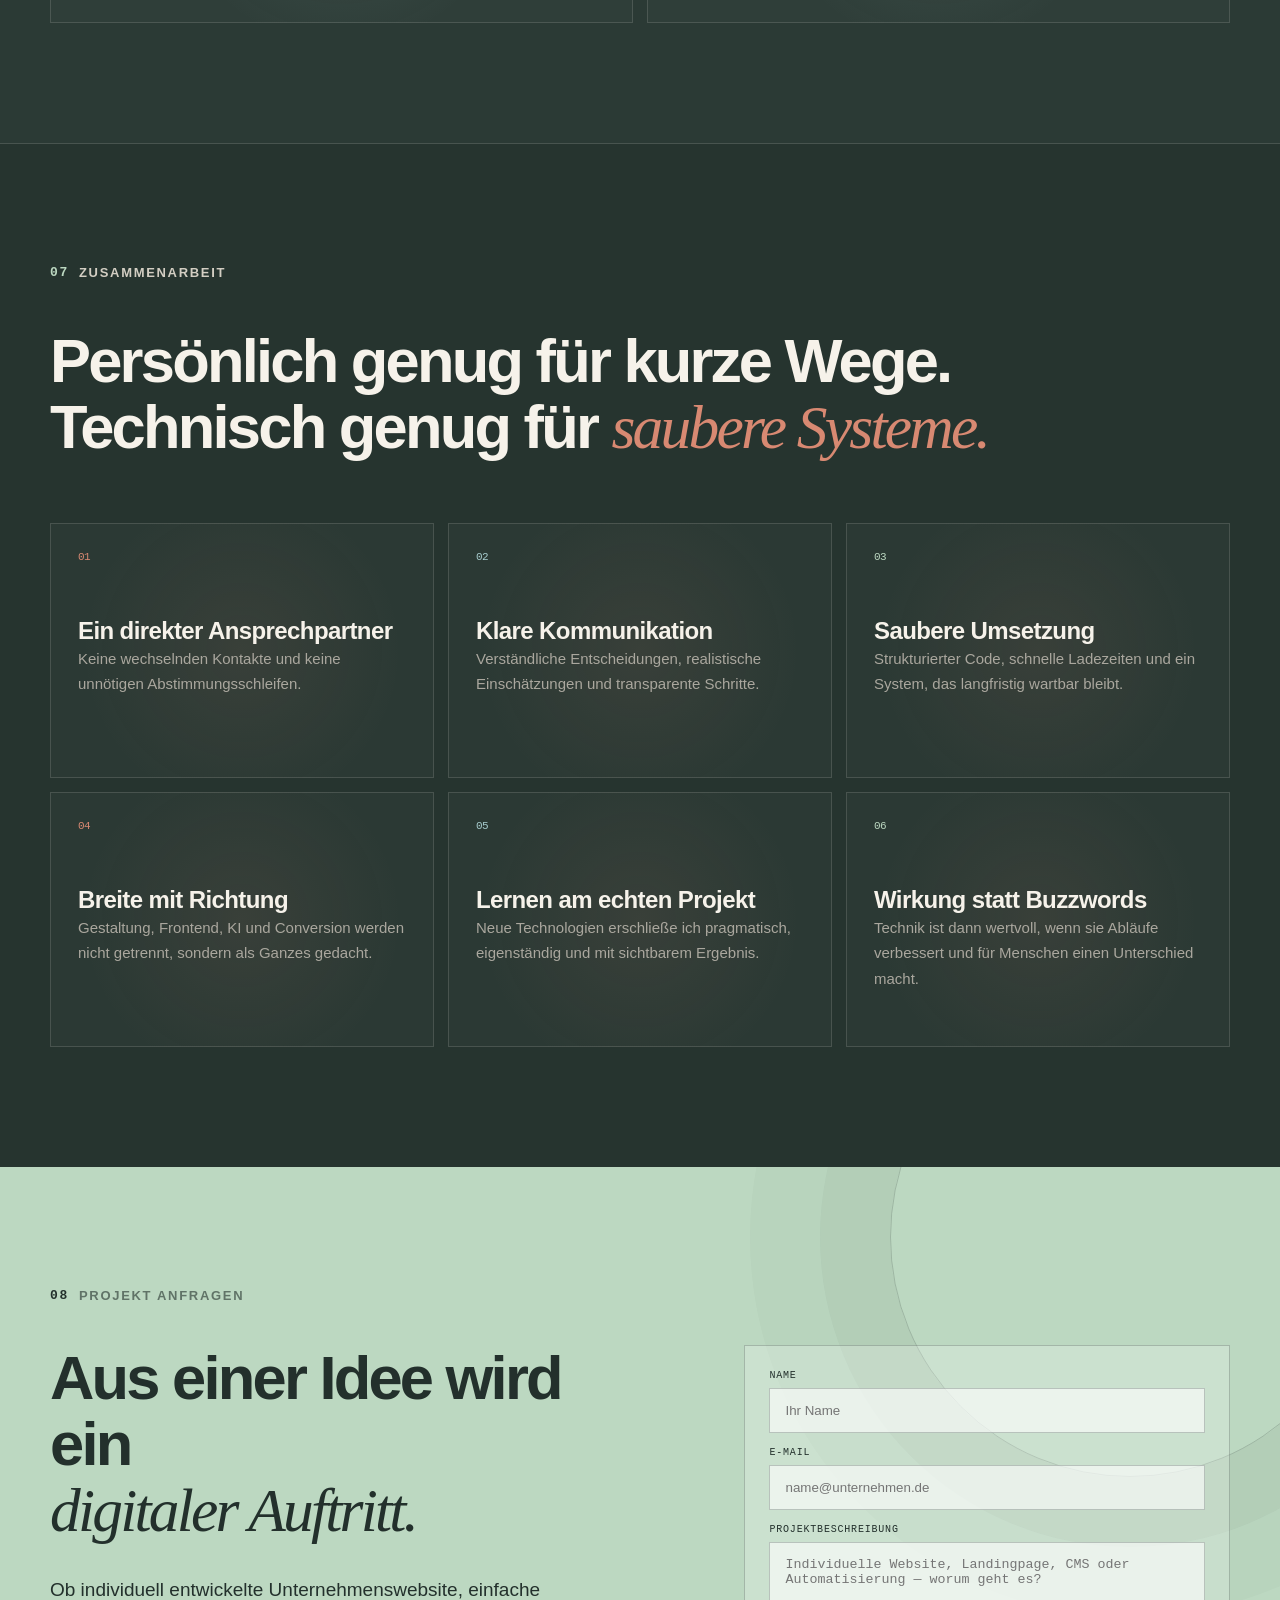
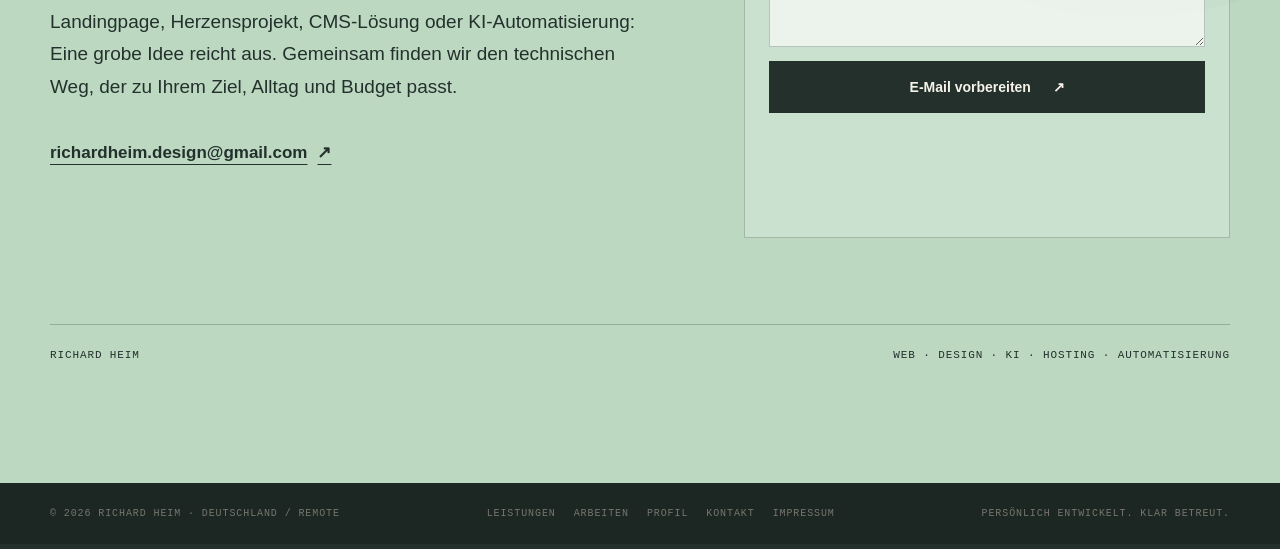
==== commit c9823fb0: "Add files via upload" ====
--- a/index.html
+++ b/index.html
@@ -10,7 +10,7 @@
     <link rel="icon" type="image/png" sizes="64x64" href="assets/favicon-64.png">
     <link rel="apple-touch-icon" sizes="180x180" href="assets/apple-touch-icon.png">
     <link rel="stylesheet" href="assets/styles.css?v=20260925">
-    <script src="assets/i18n.js?v=20260925" defer></script>
+    <script src="assets/i18n.js?v=20260929" defer></script>
     <script src="assets/app.js?v=20260925" defer></script>
   </head>
   <body>
@@ -155,10 +155,10 @@
             <span class="work-caption"><small>Responsive Konzept</small><strong>Fenne Tischlerei</strong><i aria-hidden="true">↗</i></span>
           </button>
 
-          <button class="work-card reveal" type="button" data-work-open aria-label="Helles Raphael Website-Konzept vergrößern">
-            <img src="assets/work/work-raphael-light.jpg" alt="Helles responsive Website-Konzept für Raphael KI-Agenten" loading="lazy" width="1536" height="1024">
+          <button class="work-card reveal" type="button" data-work-open aria-label="Helles Rachel Website-Konzept vergrößern">
+            <img src="assets/work/work-rachel-light.jpg" alt="Helles responsive Website-Konzept für Rachel KI-Agenten" loading="lazy" width="1536" height="1024">
             <span class="work-index">02 / CONCEPT STUDY</span>
-            <span class="work-caption"><small>AI Service · Light Direction</small><strong>Raphael</strong><i aria-hidden="true">↗</i></span>
+            <span class="work-caption"><small>AI Service · Light Direction</small><strong>Rachel</strong><i aria-hidden="true">↗</i></span>
           </button>
 
           <button class="work-card reveal" type="button" data-work-open aria-label="Mockup der interaktiven Web-Demo vergrößern">
@@ -167,10 +167,10 @@
             <span class="work-caption"><small>Web · Design · AI</small><strong>Interaktive Web-Demo</strong><i aria-hidden="true">↗</i></span>
           </button>
 
-          <button class="work-card work-card-wide reveal" type="button" data-work-open aria-label="Dunkles Raphael Website-Konzept vergrößern">
-            <img src="assets/work/work-raphael-dark.jpg" alt="Dunkles responsive Website-Konzept für Raphael KI-Agenten" loading="lazy" width="1536" height="1024">
+          <button class="work-card work-card-wide reveal" type="button" data-work-open aria-label="Dunkles Rachel Website-Konzept vergrößern">
+            <img src="assets/work/work-rachel-dark.jpg" alt="Dunkles responsive Website-Konzept für Rachel KI-Agenten" loading="lazy" width="1536" height="1024">
             <span class="work-index">04 / UI DIRECTION</span>
-            <span class="work-caption"><small>AI Service · Dark Direction</small><strong>Raphael</strong><i aria-hidden="true">↗</i></span>
+            <span class="work-caption"><small>AI Service · Dark Direction</small><strong>Rachel</strong><i aria-hidden="true">↗</i></span>
           </button>
         </div>
 
--- a/assets/styles.css
+++ b/assets/styles.css
@@ -2231,3 +2231,184 @@
   .work-lightbox,
   .work-lightbox figure { transition: none; }
 }
+
+/* Section 08: kompakte, mobile Akkordeon-Karten */
+.fit-mobile-hint { display: none; }
+
+.fit-card-summary {
+  min-width: 0;
+  list-style: none;
+}
+
+.fit-card { grid-template-rows: auto 1fr; }
+
+.fit-card-summary::-webkit-details-marker { display: none; }
+
+.fit-card-summary h3 {
+  display: grid;
+  grid-template-rows: auto minmax(68px, auto);
+  gap: 15px;
+  min-width: 0;
+  margin: 0;
+}
+
+.fit-card-title {
+  min-width: 0;
+  align-self: end;
+  overflow-wrap: anywhere;
+}
+
+.fit-toggle-icon { display: none; }
+.fit-card-content { min-width: 0; }
+
+@media (max-width: 680px) {
+  html,
+  body {
+    width: 100%;
+    max-width: 100%;
+    overflow-x: hidden;
+  }
+
+  @supports (overflow: clip) {
+    html,
+    body { overflow-x: clip; }
+  }
+
+  .fit-section {
+    min-width: 0;
+    max-width: 100%;
+    overflow: hidden;
+  }
+
+  @supports (overflow: clip) {
+    .fit-section { overflow: clip; }
+  }
+
+  .fit-layout,
+  .fit-title,
+  .fit-grid {
+    width: 100%;
+    min-width: 0;
+    max-width: 100%;
+  }
+
+  .fit-layout { margin-top: 34px; }
+
+  .fit-mobile-hint {
+    display: flex;
+    align-items: center;
+    gap: 9px;
+    margin: 24px 0 0;
+    color: #aeb8b2;
+    font-size: 12px;
+    line-height: 1.55;
+  }
+
+  .fit-mobile-hint::before {
+    content: "+";
+    display: grid;
+    place-items: center;
+    flex: 0 0 22px;
+    width: 22px;
+    height: 22px;
+    border: 1px solid rgba(216,137,114,.48);
+    border-radius: 50%;
+    color: var(--coral);
+    font: 15px/1 ui-monospace, SFMono-Regular, Menlo, monospace;
+  }
+
+  .fit-grid {
+    display: block;
+    margin-top: 22px;
+    border-top: 1px solid var(--line);
+  }
+
+  .fit-card {
+    display: block;
+    width: 100%;
+    max-width: 100%;
+    min-width: 0;
+    min-height: 0;
+    padding: 0;
+    border: 0;
+    border-bottom: 1px solid var(--line);
+    background: rgba(255,255,255,.018);
+    transform: none;
+  }
+
+  .fit-card:hover,
+  .fit-card:focus-within {
+    border-color: rgba(216,137,114,.38);
+    background: rgba(216,137,114,.04);
+    transform: none;
+  }
+
+  .fit-card-summary {
+    width: 100%;
+    padding: 0 4px;
+    cursor: pointer;
+  }
+
+  .fit-card-summary:focus-visible {
+    outline: 2px solid var(--cyan);
+    outline-offset: -2px;
+  }
+
+  .fit-card-summary h3 {
+    grid-template-columns: 36px minmax(0, 1fr) 32px;
+    grid-template-rows: auto;
+    gap: 12px;
+    align-items: center;
+    min-height: 82px;
+    font-size: clamp(18px, 5.4vw, 22px);
+    line-height: 1.25;
+  }
+
+  .fit-card-summary .fit-number {
+    align-self: center;
+    font-size: 10px;
+  }
+
+  .fit-card-title { align-self: center; }
+
+  .fit-toggle-icon {
+    display: grid;
+    place-items: center;
+    width: 30px;
+    height: 30px;
+    border: 1px solid rgba(246,242,234,.2);
+    border-radius: 50%;
+    color: var(--paper);
+    font: 18px/1 ui-monospace, SFMono-Regular, Menlo, monospace;
+    transition: color .22s ease, background-color .22s ease, border-color .22s ease, transform .22s ease;
+  }
+
+  .fit-card[open] .fit-toggle-icon {
+    border-color: var(--coral);
+    color: var(--ink);
+    background: var(--coral);
+    transform: rotate(45deg);
+  }
+
+  .fit-card-content {
+    padding: 0 46px 24px;
+    animation: fit-content-in .24s ease both;
+  }
+
+  .fit-card-content p {
+    margin: 0;
+    color: #c0c6c1;
+    font-size: 14px;
+    line-height: 1.68;
+  }
+}
+
+@keyframes fit-content-in {
+  from { opacity: 0; transform: translateY(-6px); }
+  to { opacity: 1; transform: translateY(0); }
+}
+
+@media (prefers-reduced-motion: reduce) {
+  .fit-card-content,
+  .fit-toggle-icon { animation: none; transition: none; }
+}
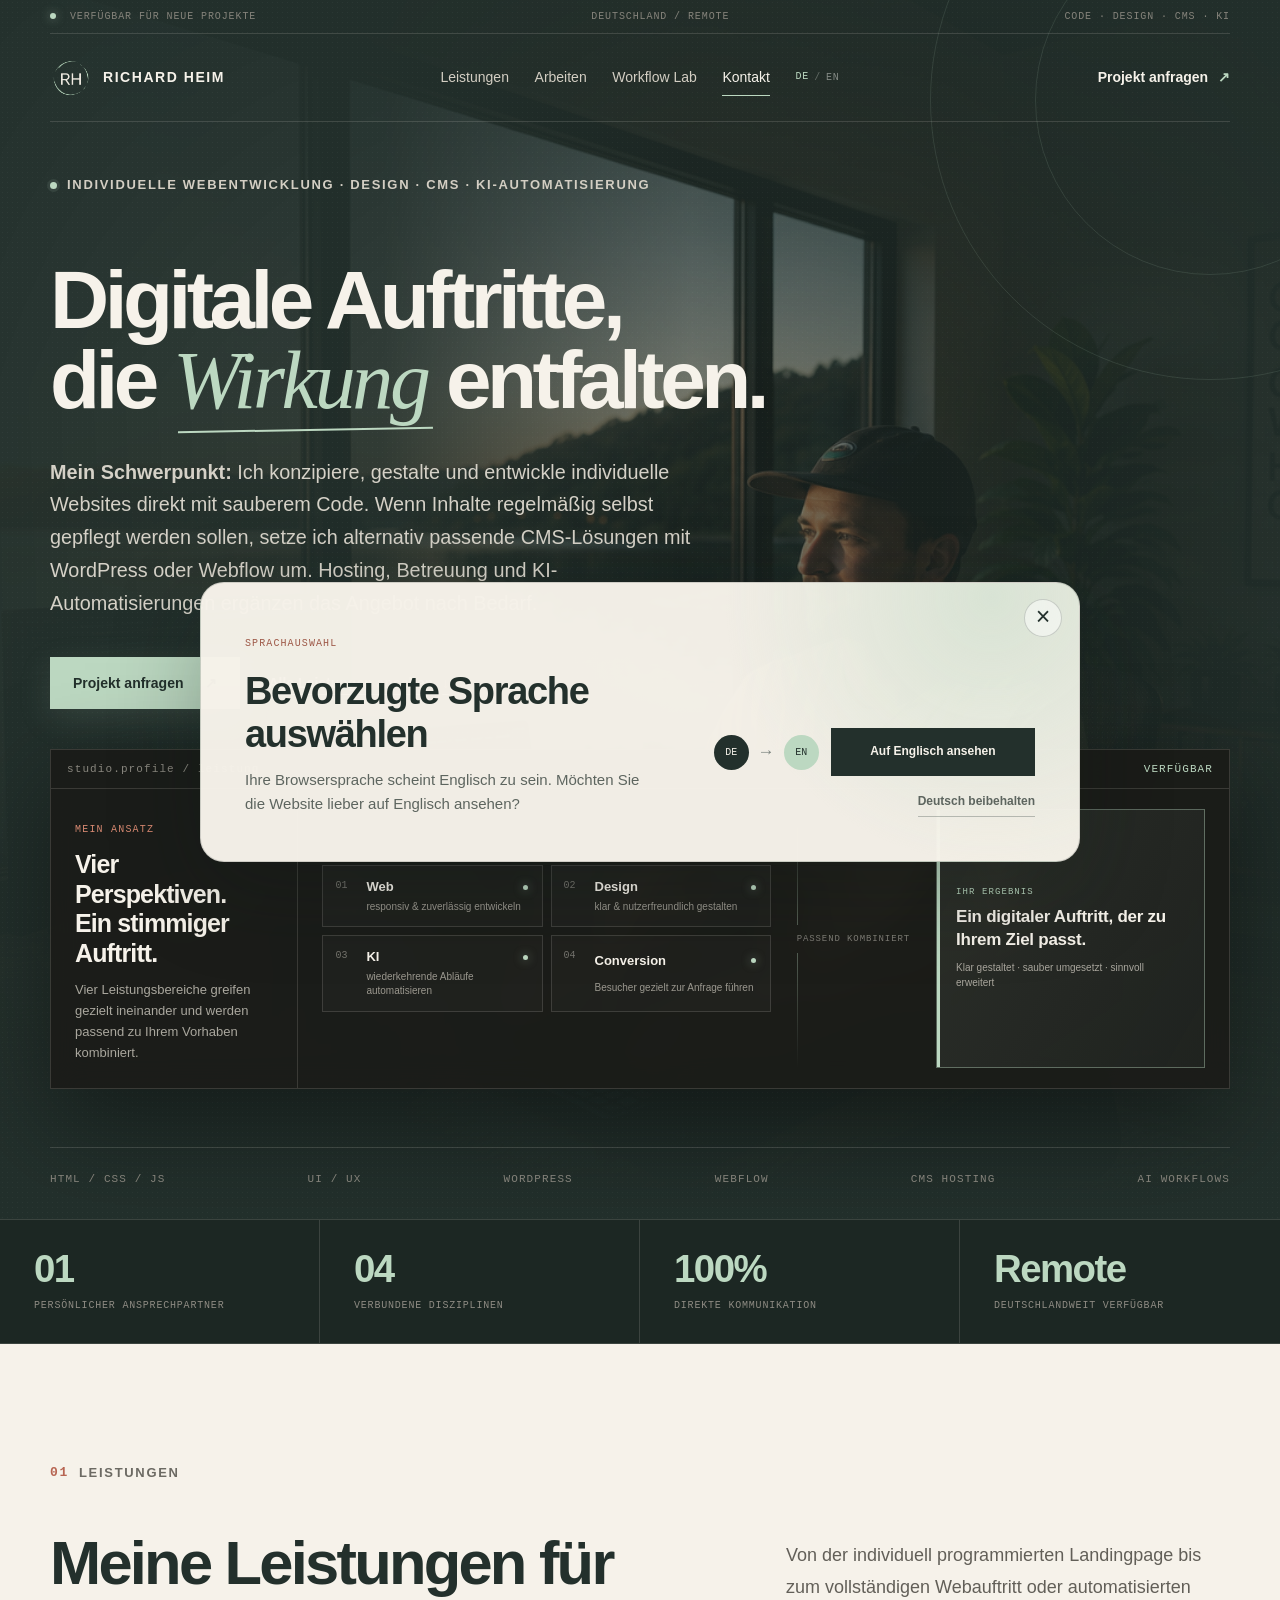
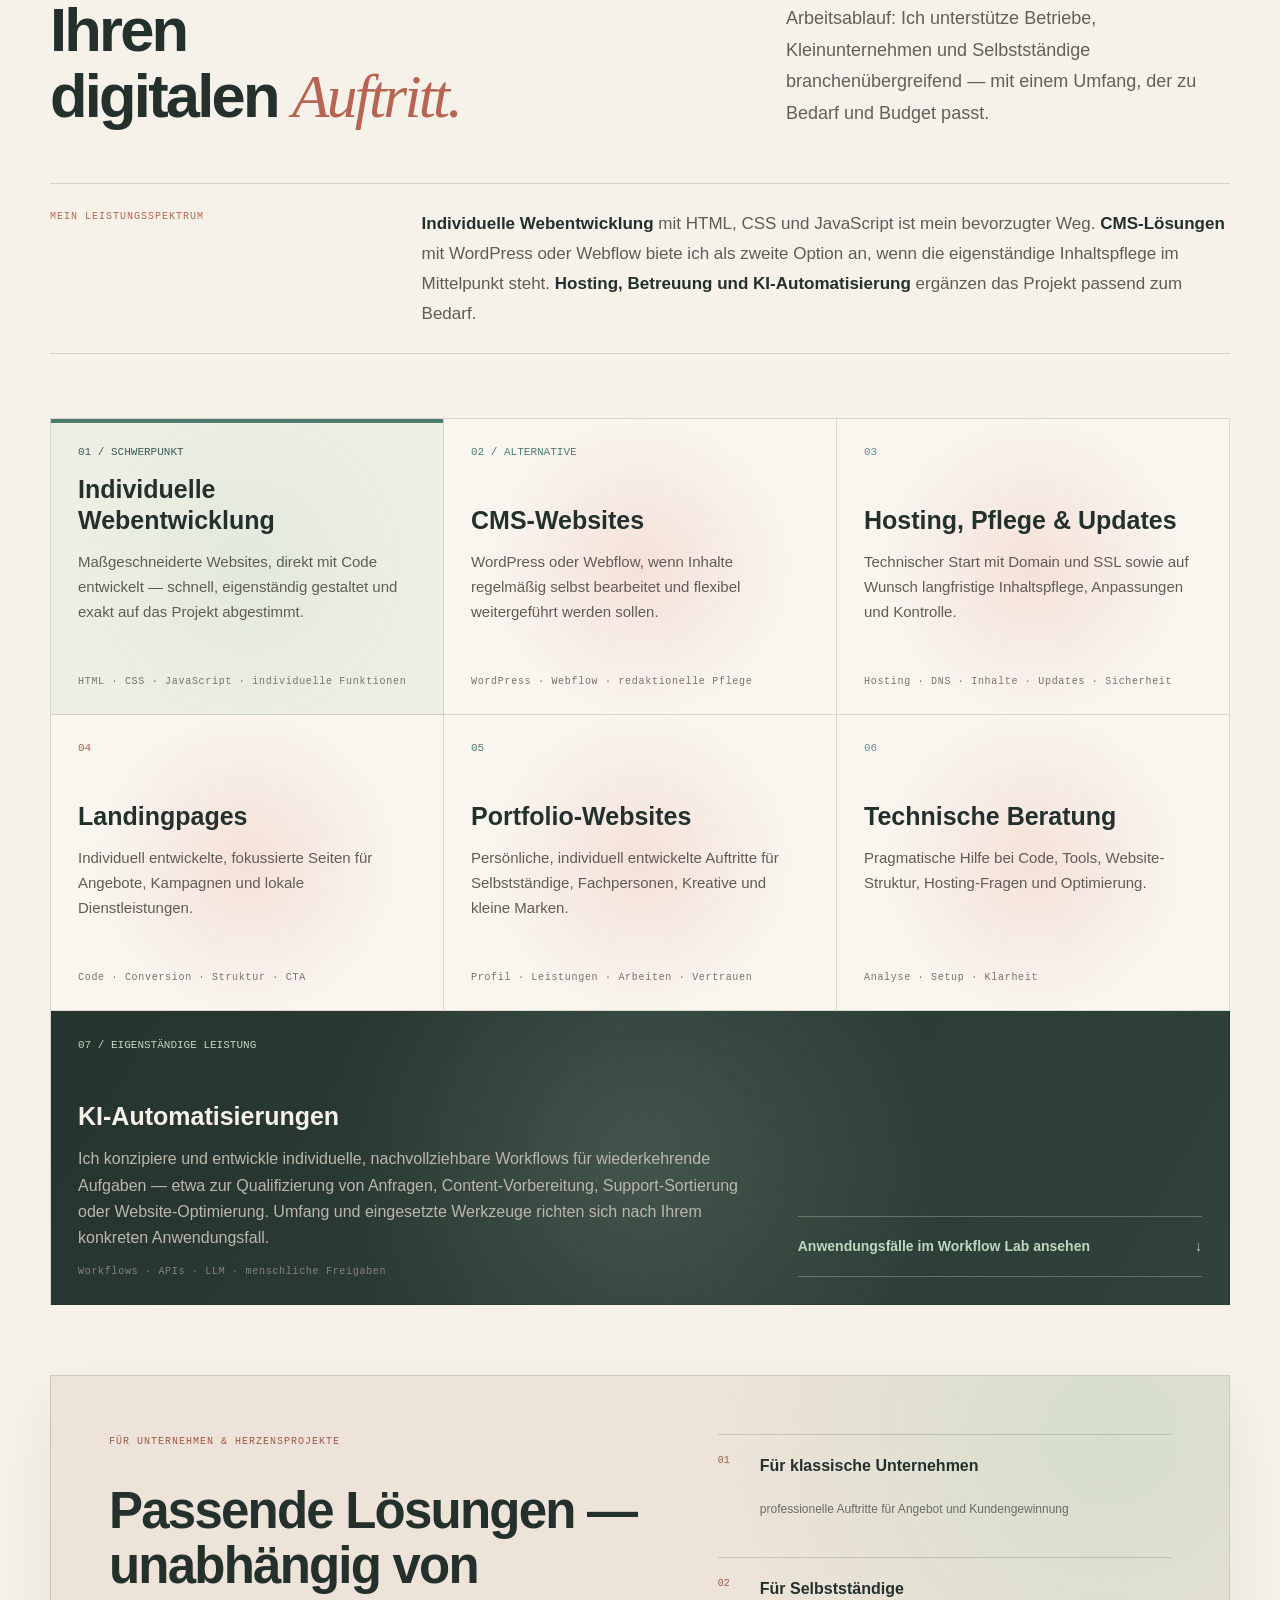
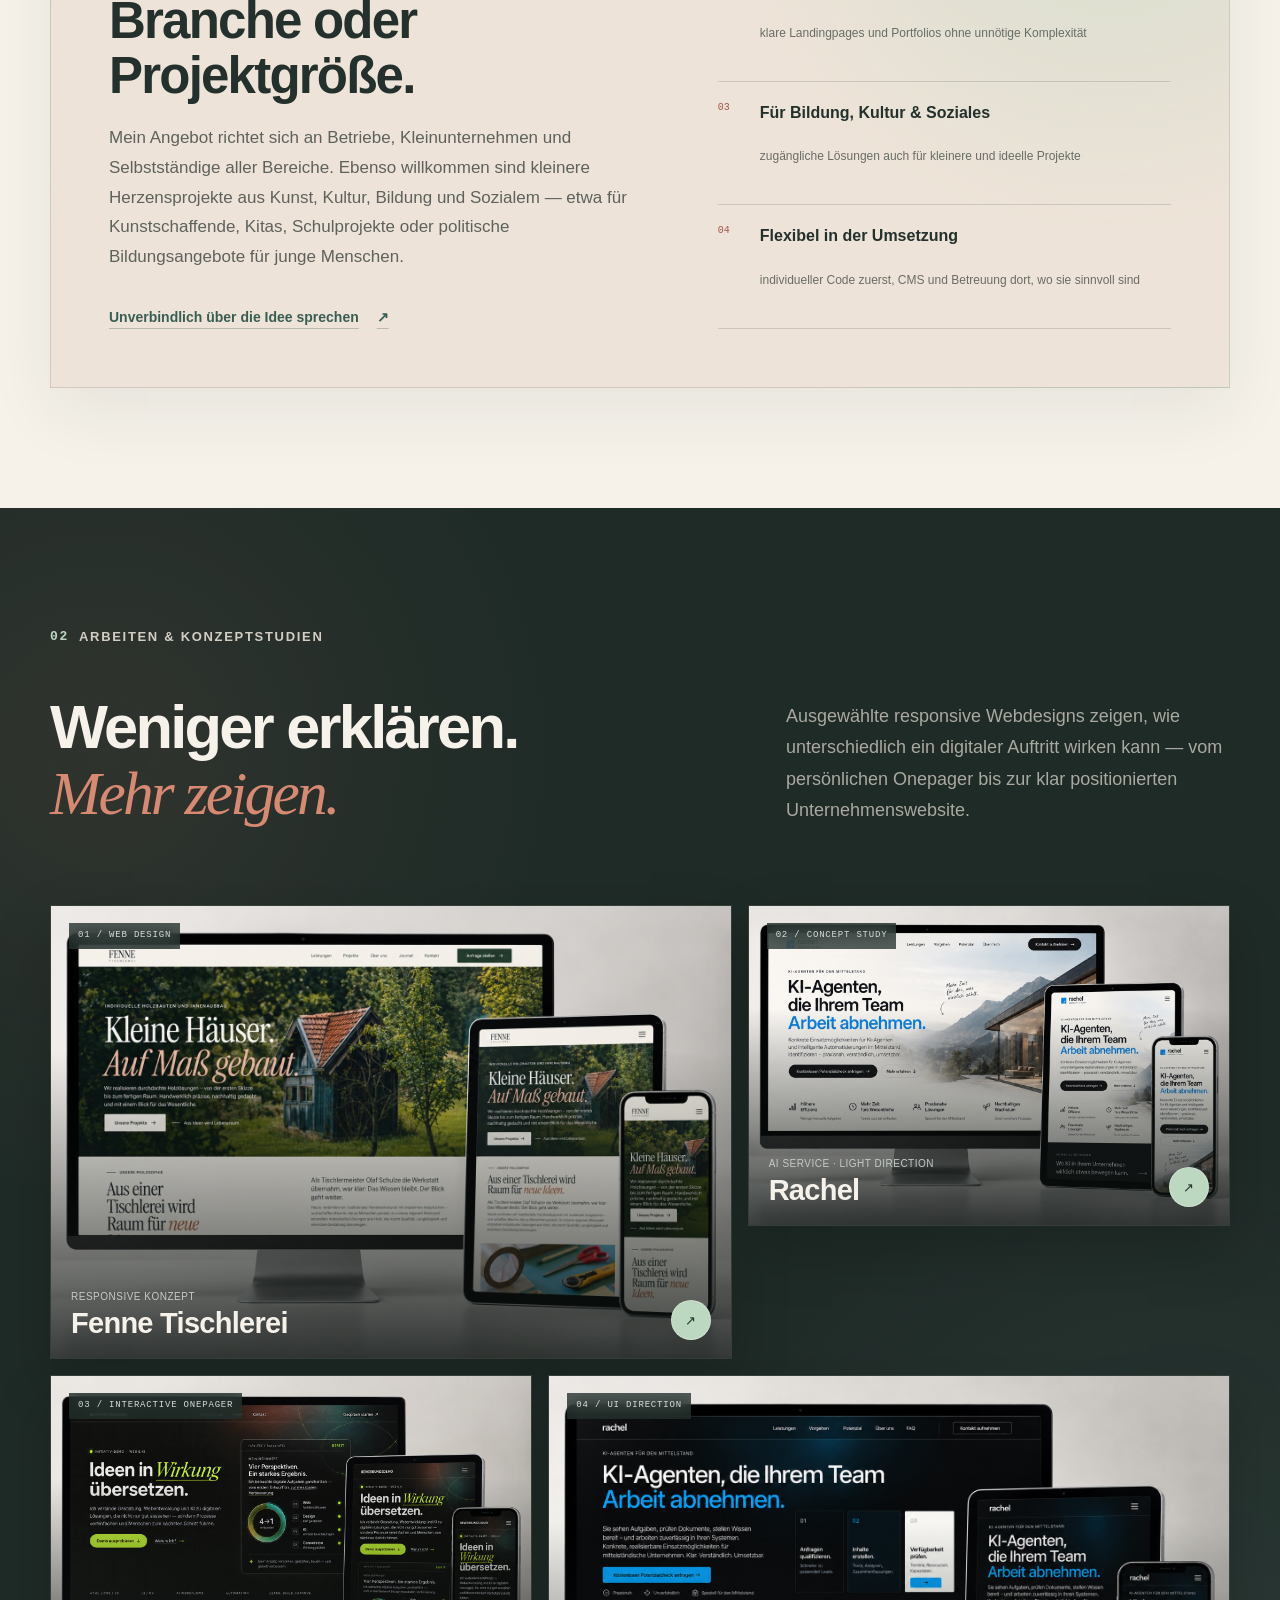
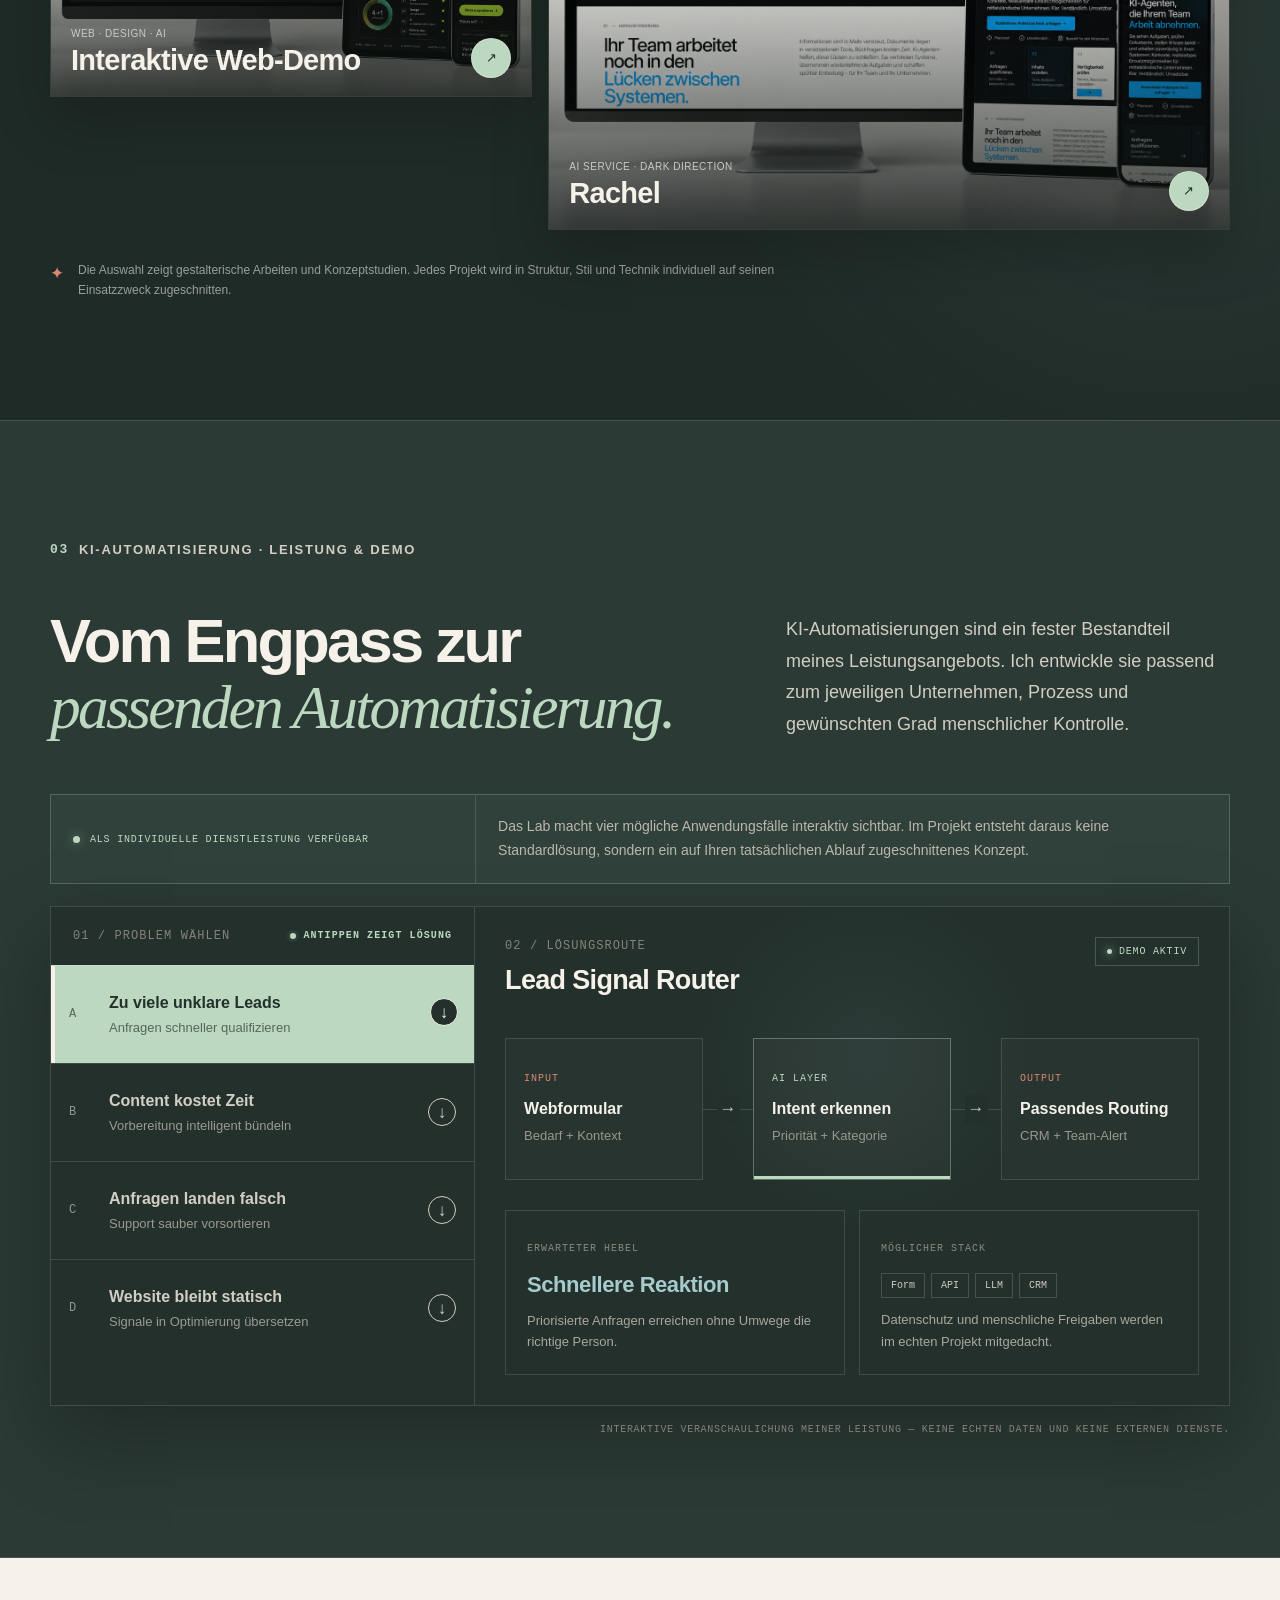
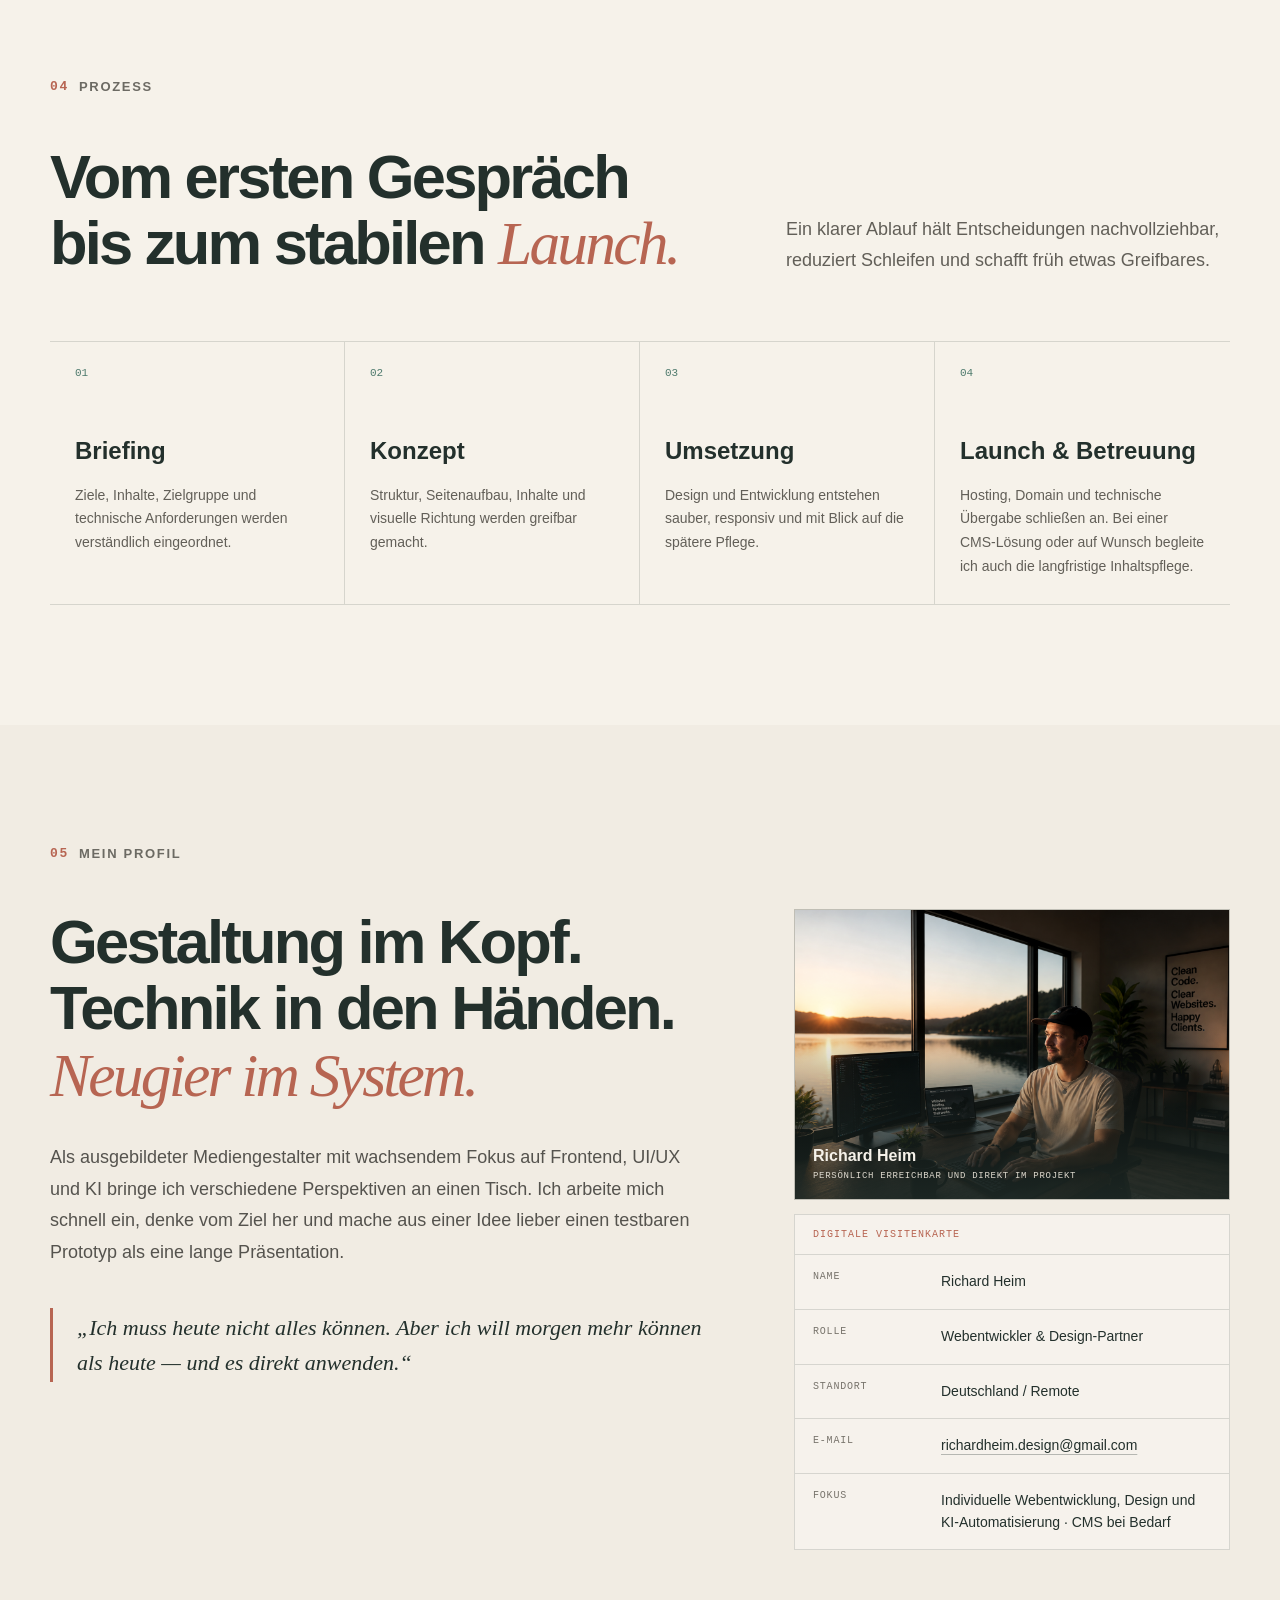
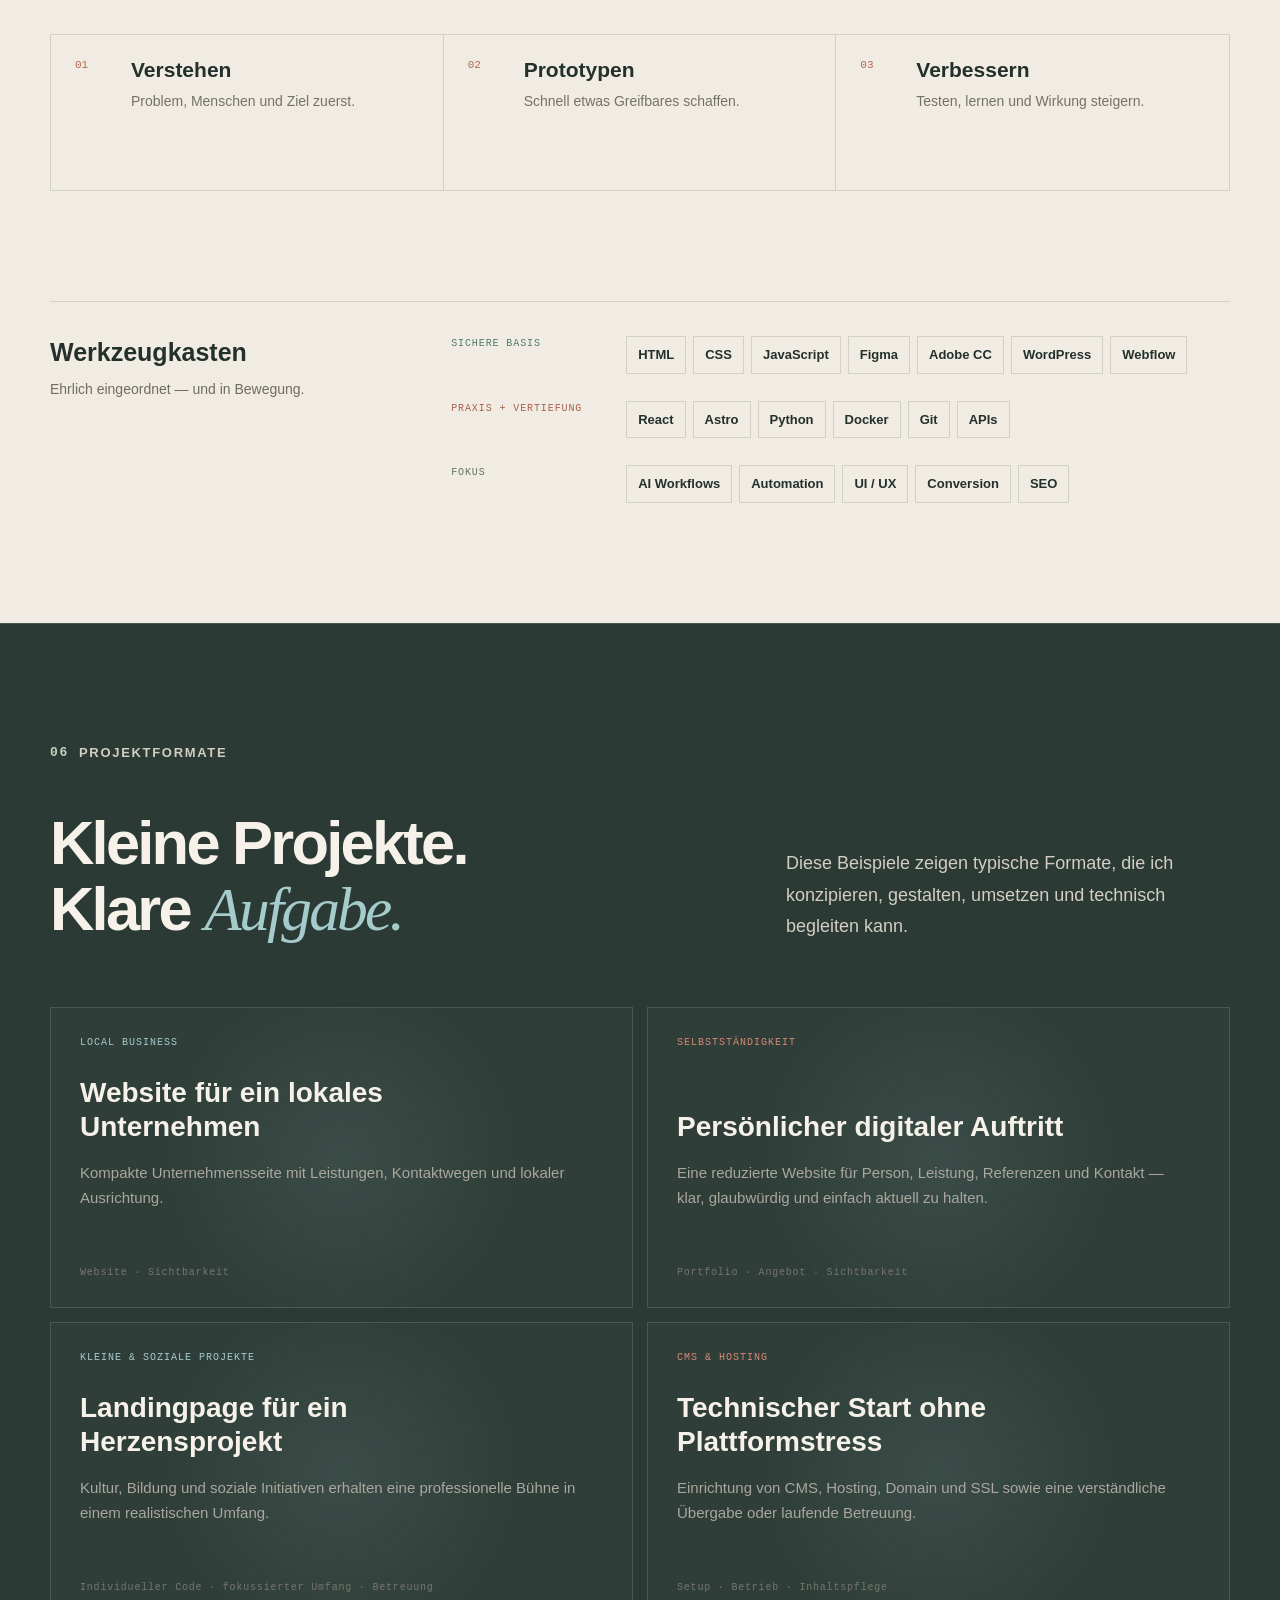
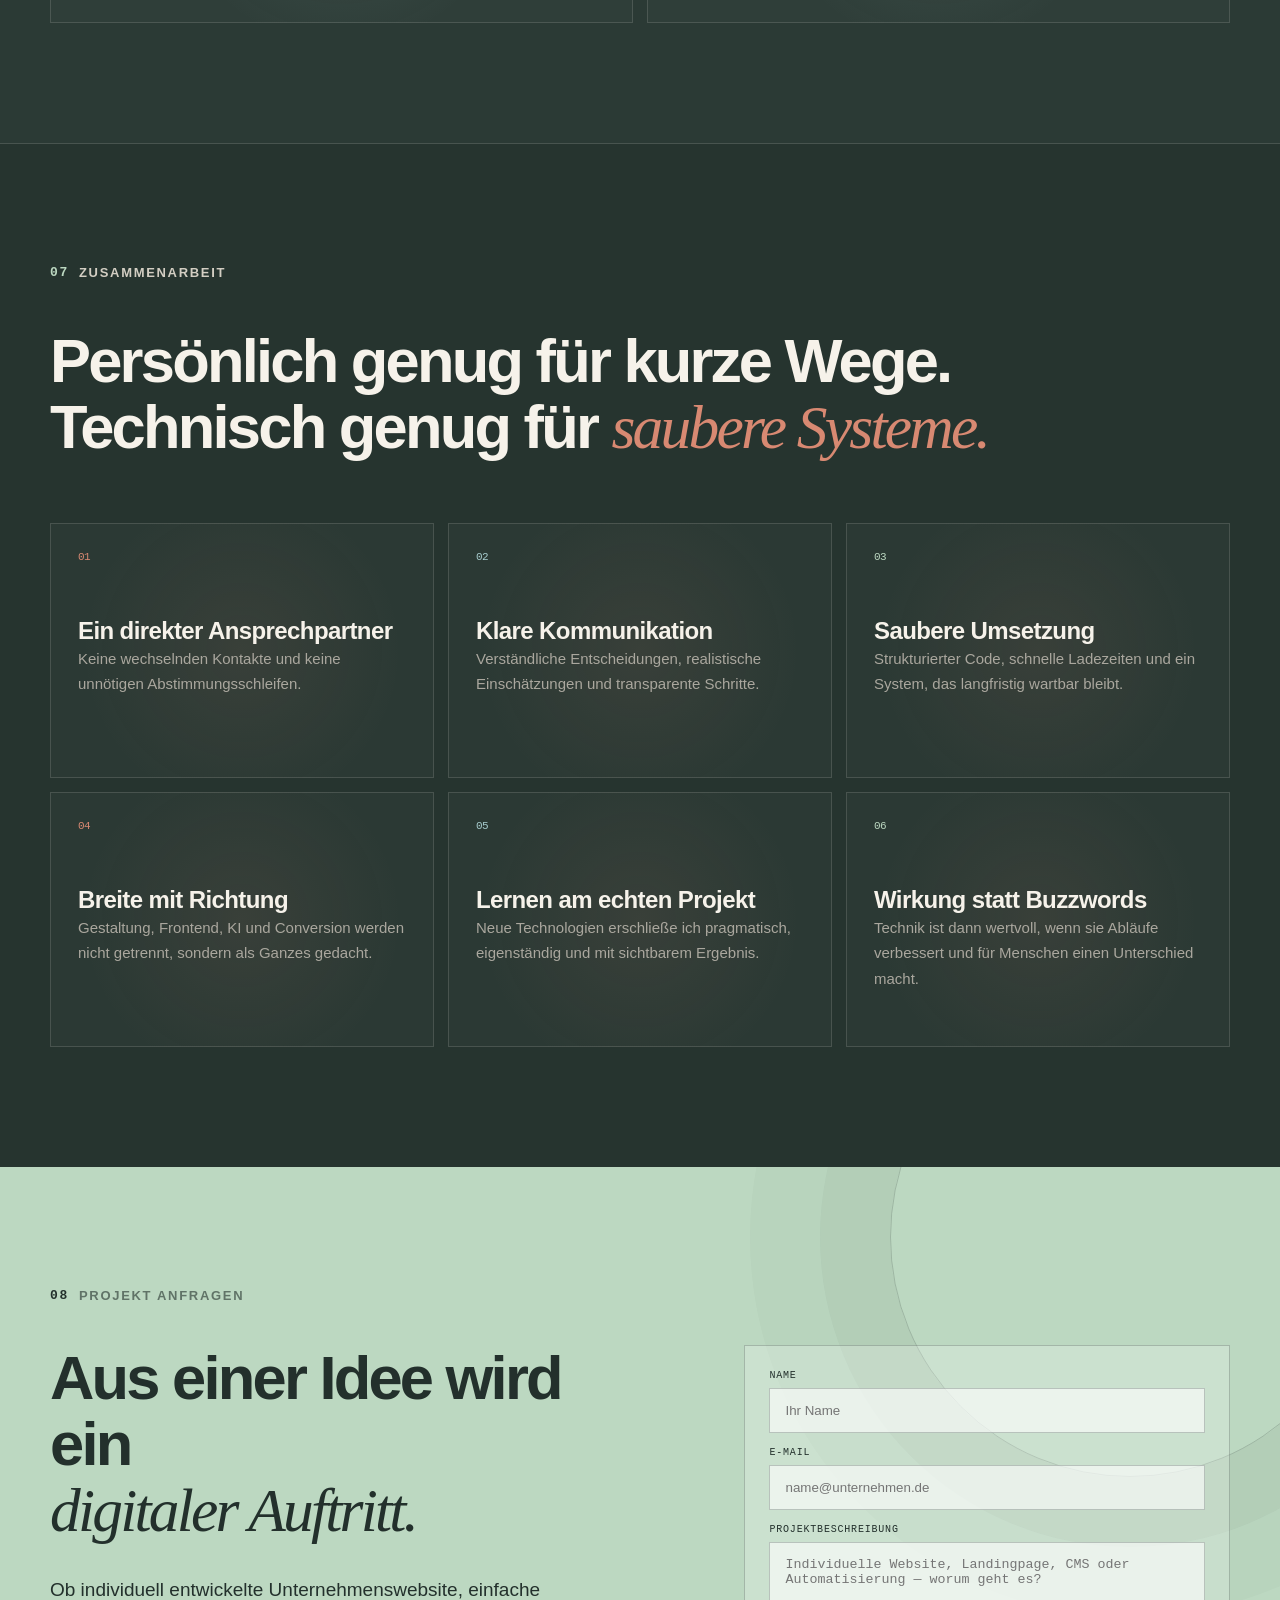
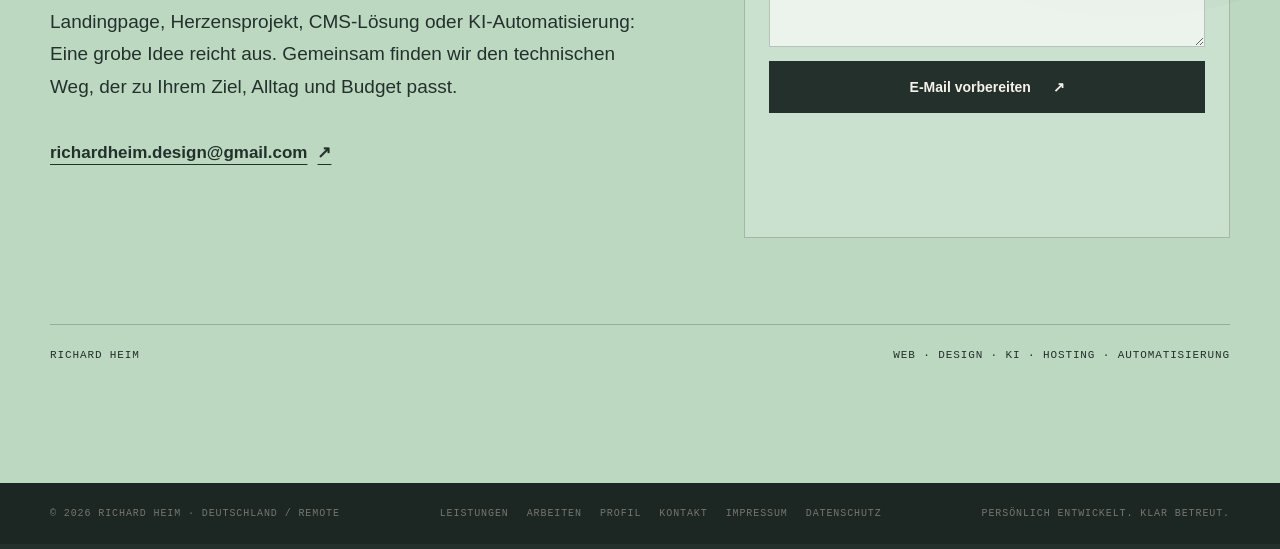
==== commit 499c40e0: "Add files via upload added Datenschutz.html" ====
--- a/index.html
+++ b/index.html
@@ -9,8 +9,8 @@
     <link rel="icon" href="favicon.ico" sizes="any">
     <link rel="icon" type="image/png" sizes="64x64" href="assets/favicon-64.png">
     <link rel="apple-touch-icon" sizes="180x180" href="assets/apple-touch-icon.png">
-    <link rel="stylesheet" href="assets/styles.css?v=20260925">
-    <script src="assets/i18n.js?v=20260929" defer></script>
+    <link rel="stylesheet" href="assets/styles.css?v=20261012">
+    <script src="assets/i18n.js?v=20261012" defer></script>
     <script src="assets/app.js?v=20260925" defer></script>
   </head>
   <body>
@@ -413,7 +413,7 @@
 
     <footer>
       <span>© 2026 Richard Heim · Deutschland / Remote</span>
-      <nav aria-label="Footer-Navigation"><a href="#leistungen">Leistungen</a><a href="#arbeiten">Arbeiten</a><!-- PREISKALKULATOR DEAKTIVIERT: Zum Reaktivieren hidden entfernen. --><a href="#preis" data-price-link hidden>Preisrahmen</a><a href="#profil">Profil</a><a href="#kontakt">Kontakt</a><a href="impressum.html">Impressum</a></nav>
+      <nav aria-label="Footer-Navigation"><a href="#leistungen">Leistungen</a><a href="#arbeiten">Arbeiten</a><!-- PREISKALKULATOR DEAKTIVIERT: Zum Reaktivieren hidden entfernen. --><a href="#preis" data-price-link hidden>Preisrahmen</a><a href="#profil">Profil</a><a href="#kontakt">Kontakt</a><a href="impressum.html">Impressum</a><a href="datenschutz.html">Datenschutz</a></nav>
       <span>Persönlich entwickelt. Klar betreut.</span>
     </footer>
 
